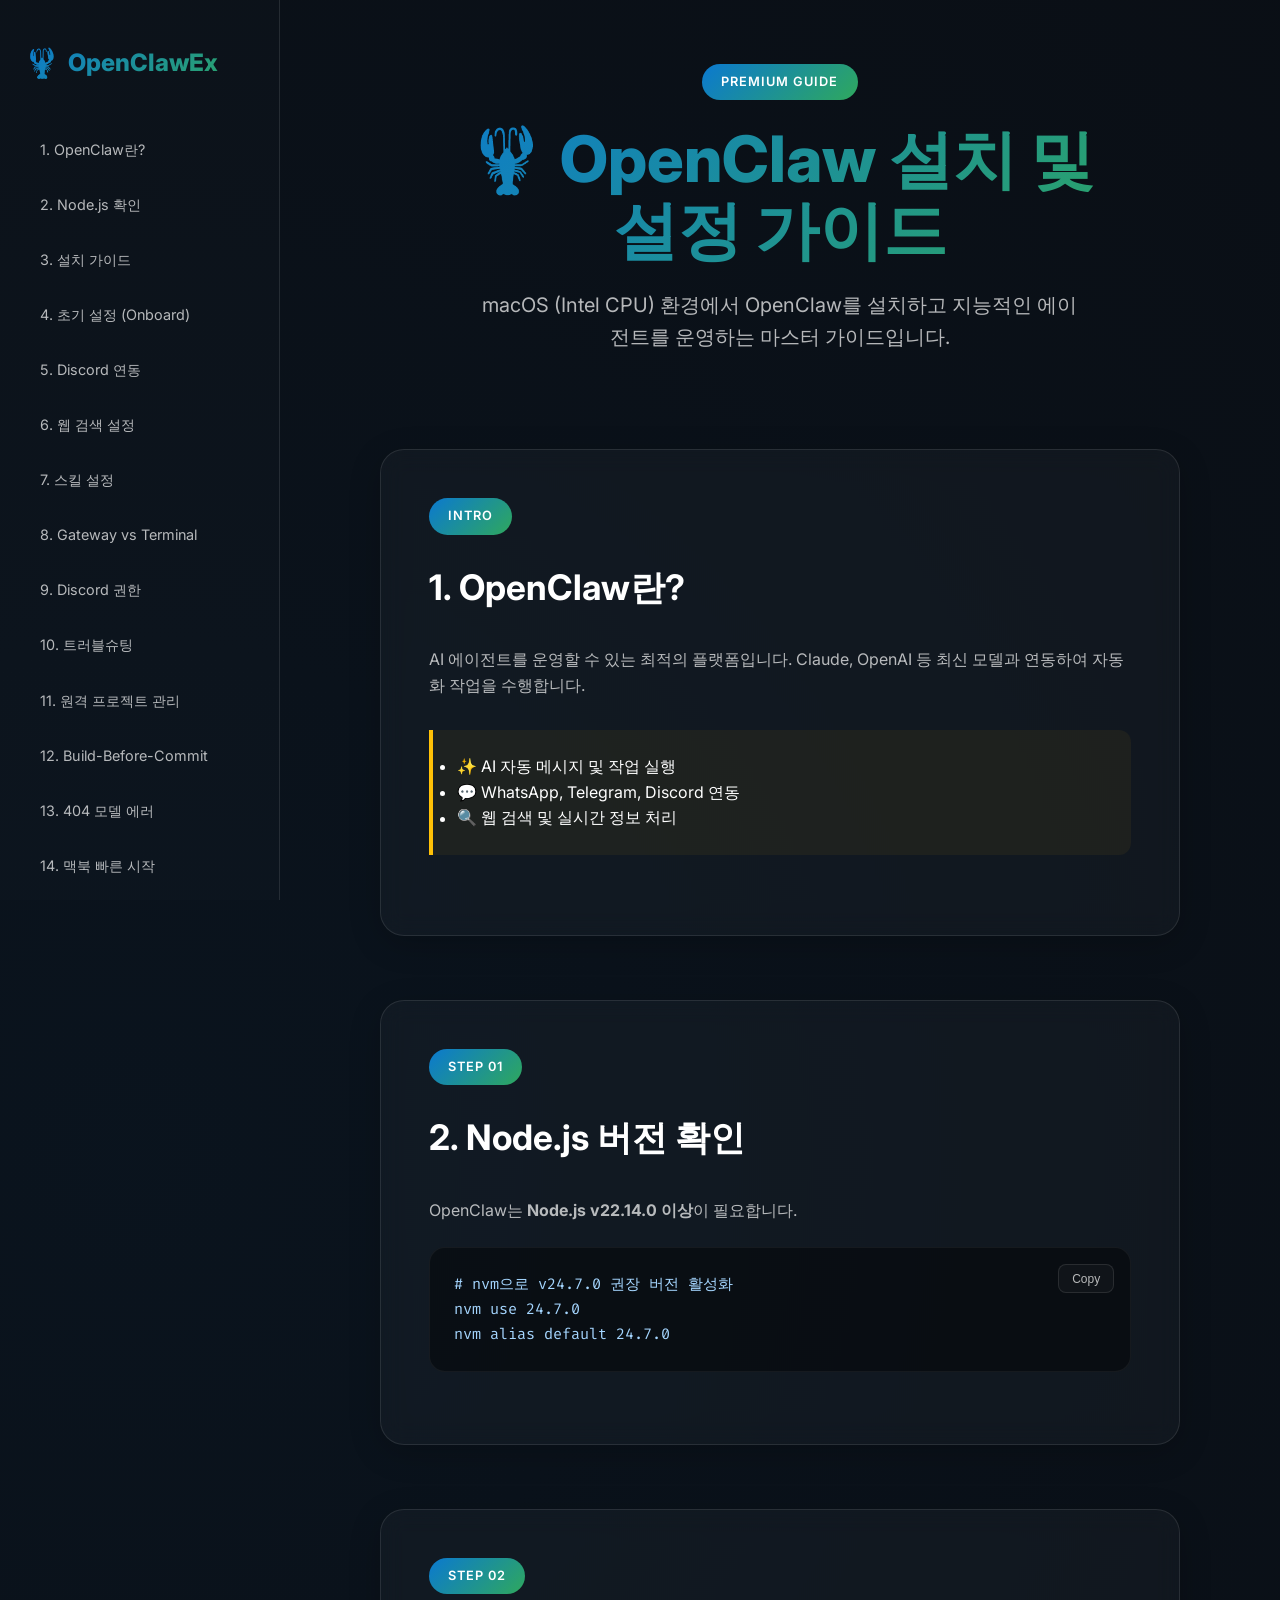
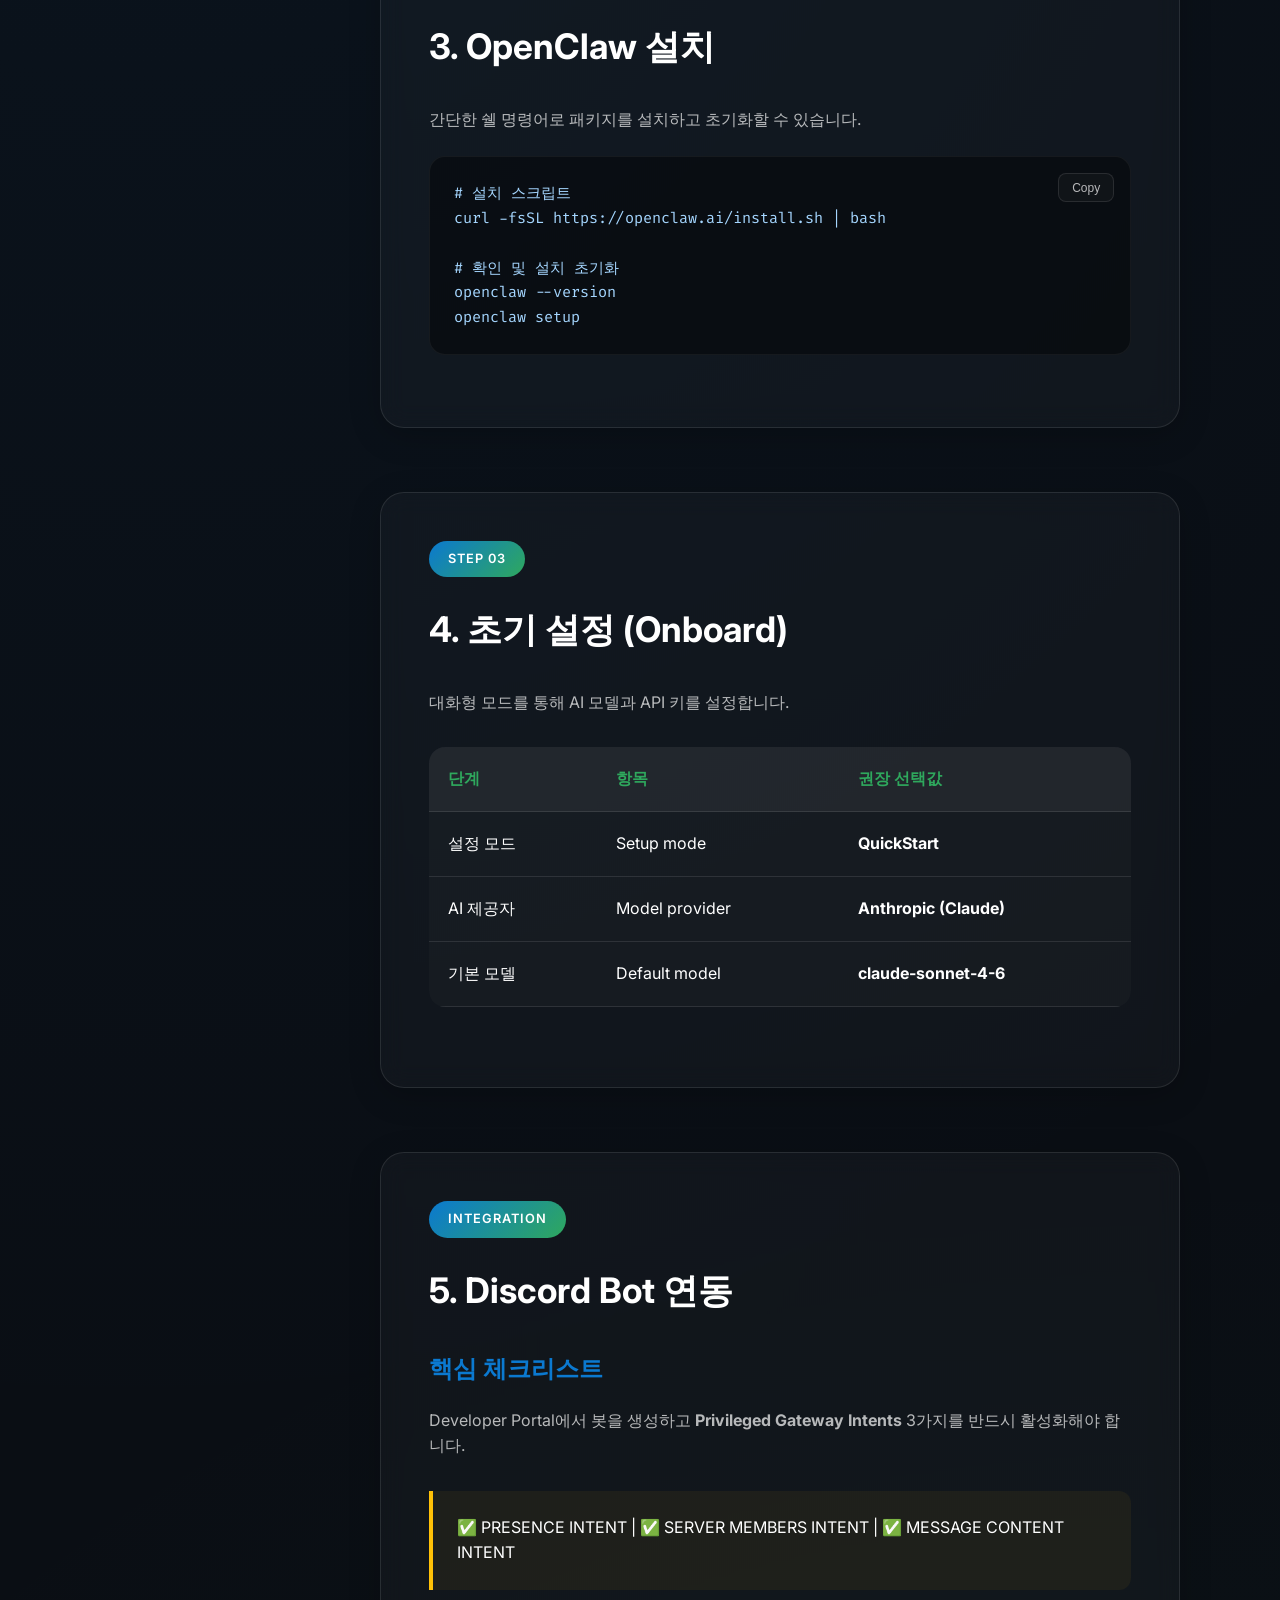
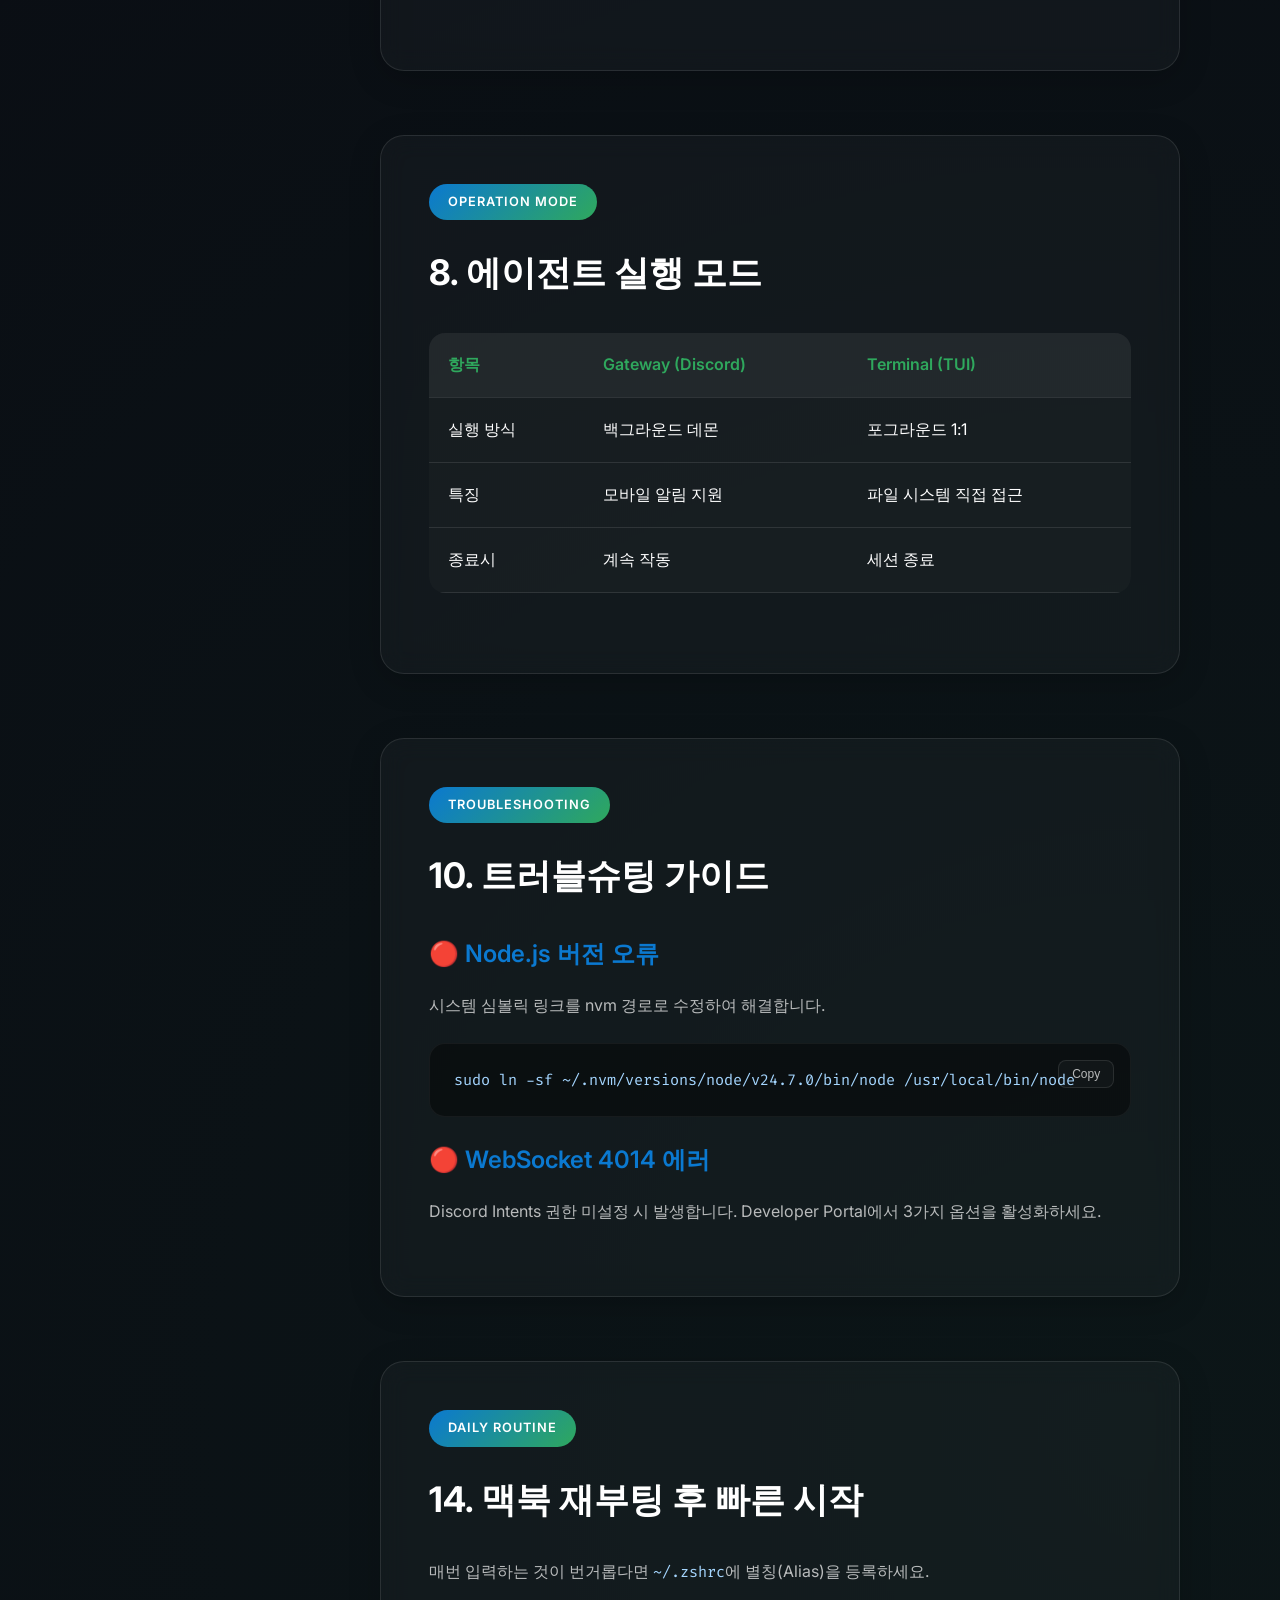
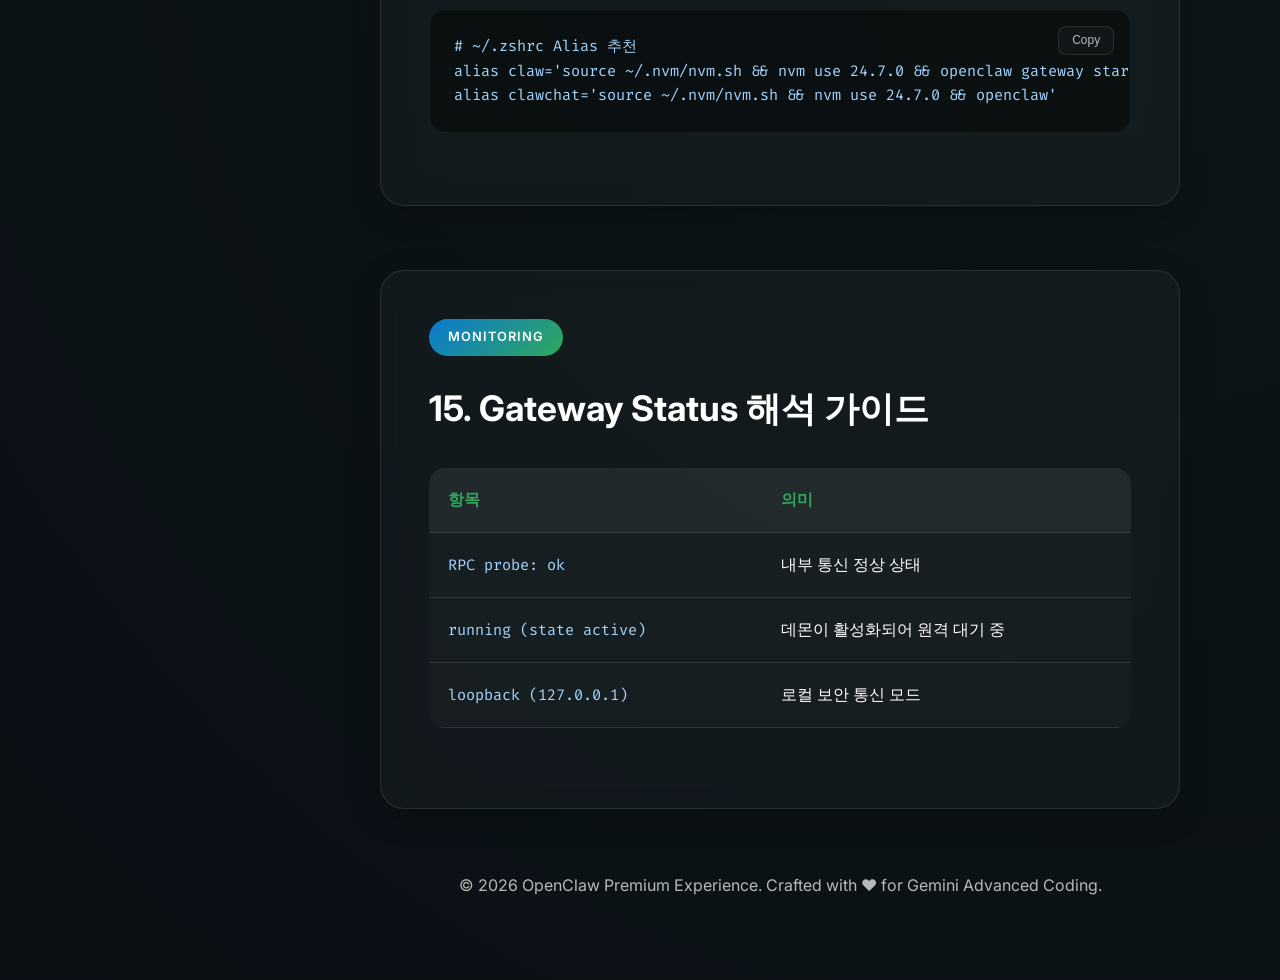
==== index.html @ c65d4f10 "feat: initialize project with responsive documentation layout, smooth scrolling, and clipboard funct" ====
<!DOCTYPE html>
<html lang="ko">
<head>
  <meta charset="UTF-8">
  <meta name="viewport" content="width=device-width, initial-scale=1.0">
  <title>OpenClaw Premium Guide | Mission Control</title>
  <link rel="stylesheet" href="style.css">
  <link rel="stylesheet" href="https://fonts.googleapis.com/css2?family=Inter:wght@400;600;700;800&family=Fira+Code:wght@400;500&display=swap">
</head>
<body>
  <div class="container">
    <!-- Sidebar Navigation -->
    <aside class="sidebar">
      <div class="logo-section">
        <span style="font-size: 1.8rem;">🦞</span> OpenClawEx
      </div>
      <nav>
        <ul class="nav-list">
          <li class="nav-item"><a href="#intro" class="nav-link active">1. OpenClaw란?</a></li>
          <li class="nav-item"><a href="#prep" class="nav-link">2. Node.js 확인</a></li>
          <li class="nav-item"><a href="#install" class="nav-link">3. 설치 가이드</a></li>
          <li class="nav-item"><a href="#onboard" class="nav-link">4. 초기 설정 (Onboard)</a></li>
          <li class="nav-item"><a href="#discord" class="nav-link">5. Discord 연동</a></li>
          <li class="nav-item"><a href="#search" class="nav-link">6. 웹 검색 설정</a></li>
          <li class="nav-item"><a href="#skills" class="nav-link">7. 스킬 설정</a></li>
          <li class="nav-item"><a href="#gateway" class="nav-link">8. Gateway vs Terminal</a></li>
          <li class="nav-item"><a href="#permissions" class="nav-link">9. Discord 권한</a></li>
          <li class="nav-item"><a href="#troubleshooting" class="nav-link">10. 트러블슈팅</a></li>
          <li class="nav-item"><a href="#remote" class="nav-link">11. 원격 프로젝트 관리</a></li>
          <li class="nav-item"><a href="#protocol" class="nav-link">12. Build-Before-Commit</a></li>
          <li class="nav-item"><a href="#gemini404" class="nav-link">13. 404 모델 에러</a></li>
          <li class="nav-item"><a href="#quickstart" class="nav-link">14. 맥북 빠른 시작</a></li>
          <li class="nav-item"><a href="#status-guide" class="nav-link">15. Status 해석 가이드</a></li>
        </ul>
      </nav>
    </aside>

    <!-- Main Content -->
    <main class="main-content">
      <header class="hero">
        <div class="section-tag animate-in">Premium Guide</div>
        <h1 class="animate-in">🦞 OpenClaw 설치 및 <br>설정 가이드</h1>
        <p class="animate-in">macOS (Intel CPU) 환경에서 OpenClaw를 설치하고 지능적인 에이전트를 운영하는 마스터 가이드입니다.</p>
      </header>

      <!-- 1. OpenClaw란? -->
      <section id="intro" class="section-card">
        <div class="section-tag">Intro</div>
        <h2>1. OpenClaw란?</h2>
        <p>AI 에이전트를 운영할 수 있는 최적의 플랫폼입니다. Claude, OpenAI 등 최신 모델과 연동하여 자동화 작업을 수행합니다.</p>
        <div class="important-box">
          <ul>
            <li>✨ AI 자동 메시지 및 작업 실행</li>
            <li>💬 WhatsApp, Telegram, Discord 연동</li>
            <li>🔍 웹 검색 및 실시간 정보 처리</li>
          </ul>
        </div>
      </section>

      <!-- 2. 사전 준비 -->
      <section id="prep" class="section-card">
        <div class="section-tag">Step 01</div>
        <h2>2. Node.js 버전 확인</h2>
        <p>OpenClaw는 <strong>Node.js v22.14.0 이상</strong>이 필요합니다.</p>
        <pre><button class="copy-btn">Copy</button><code># nvm으로 v24.7.0 권장 버전 활성화
nvm use 24.7.0
nvm alias default 24.7.0</code></pre>
      </section>

      <!-- 3. 설치 가이드 -->
      <section id="install" class="section-card">
        <div class="section-tag">Step 02</div>
        <h2>3. OpenClaw 설치</h2>
        <p>간단한 쉘 명령어로 패키지를 설치하고 초기화할 수 있습니다.</p>
        <pre><button class="copy-btn">Copy</button><code># 설치 스크립트
curl -fsSL https://openclaw.ai/install.sh | bash

# 확인 및 설치 초기화
openclaw --version
openclaw setup</code></pre>
      </section>

      <!-- 4. Onboard -->
      <section id="onboard" class="section-card">
        <div class="section-tag">Step 03</div>
        <h2>4. 초기 설정 (Onboard)</h2>
        <p>대화형 모드를 통해 AI 모델과 API 키를 설정합니다.</p>
        <div class="table-wrapper">
          <table>
            <thead>
              <tr><th>단계</th><th>항목</th><th>권장 선택값</th></tr>
            </thead>
            <tbody>
              <tr><td>설정 모드</td><td>Setup mode</td><td><strong>QuickStart</strong></td></tr>
              <tr><td>AI 제공자</td><td>Model provider</td><td><strong>Anthropic (Claude)</strong></td></tr>
              <tr><td>기본 모델</td><td>Default model</td><td><strong>claude-sonnet-4-6</strong></td></tr>
            </tbody>
          </table>
        </div>
      </section>

      <!-- 5. Discord -->
      <section id="discord" class="section-card">
        <div class="section-tag">Integration</div>
        <h2>5. Discord Bot 연동</h2>
        <h3>핵심 체크리스트</h3>
        <p>Developer Portal에서 봇을 생성하고 <strong>Privileged Gateway Intents</strong> 3가지를 반드시 활성화해야 합니다.</p>
        <div class="important-box">
          ✅ PRESENCE INTENT | ✅ SERVER MEMBERS INTENT | ✅ MESSAGE CONTENT INTENT
        </div>
      </section>

      <!-- 8. Gateway vs Terminal -->
      <section id="gateway" class="section-card">
        <div class="section-tag">Operation Mode</div>
        <h2>8. 에이전트 실행 모드</h2>
        <div class="table-wrapper">
          <table>
            <thead>
              <tr><th>항목</th><th>Gateway (Discord)</th><th>Terminal (TUI)</th></tr>
            </thead>
            <tbody>
              <tr><td>실행 방식</td><td>백그라운드 데몬</td><td>포그라운드 1:1</td></tr>
              <tr><td>특징</td><td>모바일 알림 지원</td><td>파일 시스템 직접 접근</td></tr>
              <tr><td>종료시</td><td>계속 작동</td><td>세션 종료</td></tr>
            </tbody>
          </table>
        </div>
      </section>

      <!-- 10. Troubleshooting -->
      <section id="troubleshooting" class="section-card">
        <div class="section-tag">Troubleshooting</div>
        <h2>10. 트러블슈팅 가이드</h2>
        
        <h3>🔴 Node.js 버전 오류</h3>
        <p>시스템 심볼릭 링크를 nvm 경로로 수정하여 해결합니다.</p>
        <pre><button class="copy-btn">Copy</button><code>sudo ln -sf ~/.nvm/versions/node/v24.7.0/bin/node /usr/local/bin/node</code></pre>

        <h3>🔴 WebSocket 4014 에러</h3>
        <p>Discord Intents 권한 미설정 시 발생합니다. Developer Portal에서 3가지 옵션을 활성화하세요.</p>
      </section>

      <!-- 14. QuickStart (맥북 재부팅) -->
      <section id="quickstart" class="section-card">
        <div class="section-tag">Daily Routine</div>
        <h2>14. 맥북 재부팅 후 빠른 시작</h2>
        <p>매번 입력하는 것이 번거롭다면 <code>~/.zshrc</code>에 별칭(Alias)을 등록하세요.</p>
        <pre><button class="copy-btn">Copy</button><code># ~/.zshrc Alias 추천
alias claw='source ~/.nvm/nvm.sh && nvm use 24.7.0 && openclaw gateway start'
alias clawchat='source ~/.nvm/nvm.sh && nvm use 24.7.0 && openclaw'</code></pre>
      </section>

      <!-- 15. Status Guide -->
      <section id="status-guide" class="section-card">
        <div class="section-tag">Monitoring</div>
        <h2>15. Gateway Status 해석 가이드</h2>
        <div class="table-wrapper">
          <table>
            <thead>
              <tr><th>항목</th><th>의미</th></tr>
            </thead>
            <tbody>
              <tr><td><code>RPC probe: ok</code></td><td>내부 통신 정상 상태</td></tr>
              <tr><td><code>running (state active)</code></td><td>데몬이 활성화되어 원격 대기 중</td></tr>
              <tr><td><code>loopback (127.0.0.1)</code></td><td>로컬 보안 통신 모드</td></tr>
            </tbody>
          </table>
        </div>
      </section>

      <footer>
        <p style="text-align: center; margin-top: 4rem;">
          © 2026 OpenClaw Premium Experience. Crafted with ❤️ for Gemini Advanced Coding.
        </p>
      </footer>
    </main>
  </div>

  <script src="script.js"></script>
</body>
</html>
---- style.css ----
:root {
  --brand-blue: #0B79D0;
  --brand-green: #2FA85D;
  --brand-gradient: linear-gradient(135deg, var(--brand-blue) 0%, var(--brand-green) 100%);
  --bg-dark: #0a0e14;
  --panel-bg: rgba(255, 255, 255, 0.03);
  --glass-border: rgba(255, 255, 255, 0.1);
  --text-primary: #ffffff;
  --text-secondary: rgba(255, 255, 255, 0.7);
  --accent-color: #3b82f6;
  --transition-smooth: all 0.4s cubic-bezier(0.16, 1, 0.3, 1);
}

* {
  margin: 0;
  padding: 0;
  box-sizing: border-box;
  -webkit-font-smoothing: antialiased;
}

body {
  background-color: var(--bg-dark);
  color: var(--text-primary);
  font-family: 'Inter', -apple-system, BlinkMacSystemFont, "Segoe UI", Roboto, sans-serif;
  line-height: 1.6;
  overflow-x: hidden;
  background-image: 
    radial-gradient(circle at 10% 20%, rgba(11, 121, 208, 0.05) 0%, transparent 40%),
    radial-gradient(circle at 90% 80%, rgba(47, 168, 93, 0.05) 0%, transparent 40%);
}

/* Scrollbar */
::-webkit-scrollbar { width: 8px; }
::-webkit-scrollbar-track { background: var(--bg-dark); }
::-webkit-scrollbar-thumb { background: var(--glass-border); border-radius: 10px; }
::-webkit-scrollbar-thumb:hover { background: rgba(255, 255, 255, 0.2); }

/* Layout */
.container {
  display: grid;
  grid-template-columns: 280px 1fr;
  min-height: 100vh;
}

/* Sidebar Navigation */
.sidebar {
  padding: 2.5rem 1.5rem;
  background: rgba(255, 255, 255, 0.01);
  border-right: 1px solid var(--glass-border);
  position: sticky;
  top: 0;
  height: 100vh;
  overflow-y: auto;
}

.logo-section {
  font-size: 1.5rem;
  font-weight: 800;
  margin-bottom: 2.5rem;
  background: var(--brand-gradient);
  -webkit-background-clip: text;
  -webkit-text-fill-color: transparent;
  display: flex;
  align-items: center;
  gap: 0.5rem;
}

.nav-list {
  list-style: none;
}

.nav-item {
  margin-bottom: 0.5rem;
}

.nav-link {
  display: block;
  padding: 0.75rem 1rem;
  color: var(--text-secondary);
  text-decoration: none;
  border-radius: 12px;
  font-size: 0.9rem;
  transition: var(--transition-smooth);
}

.nav-link:hover, .nav-link.active {
  background: var(--panel-bg);
  color: var(--text-primary);
  transform: translateX(5px);
}

/* Main Content */
.main-content {
  padding: 4rem 10%;
  max-width: 1200px;
}

.hero {
  margin-bottom: 6rem;
  text-align: center;
}

.hero h1 {
  font-size: clamp(2.5rem, 5vw, 4rem);
  font-weight: 800;
  line-height: 1.1;
  margin-bottom: 1.5rem;
  background: var(--brand-gradient);
  -webkit-background-clip: text;
  -webkit-text-fill-color: transparent;
}

.hero p {
  font-size: 1.25rem;
  color: var(--text-secondary);
  max-width: 600px;
  margin: 0 auto;
}

/* Premium Components */
.section-card {
  background: var(--panel-bg);
  backdrop-filter: blur(12px);
  border: 1px solid var(--glass-border);
  border-radius: 24px;
  padding: 3rem;
  margin-bottom: 4rem;
  box-shadow: 0 8px 32px rgba(0, 0, 0, 0.2);
  transition: var(--transition-smooth);
}

.section-card:hover {
  border-color: rgba(255, 255, 255, 0.2);
  box-shadow: 0 12px 48px rgba(0, 0, 0, 0.4);
}

.section-tag {
  display: inline-block;
  padding: 0.5rem 1.2rem;
  background: var(--brand-gradient);
  border-radius: 30px;
  font-size: 0.8rem;
  font-weight: 600;
  text-transform: uppercase;
  letter-spacing: 1px;
  margin-bottom: 1.5rem;
}

h2 { font-size: 2.2rem; font-weight: 700; margin-bottom: 2rem; }
h3 { font-size: 1.5rem; font-weight: 600; margin-bottom: 1.2rem; color: var(--brand-blue); }

p { margin-bottom: 1.5rem; color: var(--text-secondary); }

/* Code Blocks */
pre {
  background: rgba(0, 0, 0, 0.4);
  padding: 1.5rem;
  border-radius: 16px;
  overflow-x: auto;
  border: 1px solid rgba(255, 255, 255, 0.05);
  margin: 1.5rem 0;
  position: relative;
}

code { font-family: 'Fira Code', monospace; font-size: 0.95rem; color: #a5d6ff; }

.copy-btn {
  position: absolute;
  top: 1rem;
  right: 1rem;
  background: var(--panel-bg);
  border: 1px solid var(--glass-border);
  color: var(--text-secondary);
  padding: 0.4rem 0.8rem;
  border-radius: 8px;
  cursor: pointer;
  font-size: 0.75rem;
  transition: var(--transition-smooth);
}

.copy-btn:hover { background: var(--glass-border); color: var(--text-primary); }

/* Tables */
.table-wrapper { overflow-x: auto; margin: 2rem 0; }
table {
  width: 100%;
  border-collapse: collapse;
  background: rgba(255, 255, 255, 0.02);
  border-radius: 16px;
  overflow: hidden;
}

th, td { padding: 1.2rem; text-align: left; border-bottom: 1px solid var(--glass-border); }
th { background: rgba(255, 255, 255, 0.05); color: var(--brand-green); font-weight: 600; }

/* Troubleshooting / Special Badges */
.trouble-badge {
  color: #ff4d4d;
  background: rgba(255, 77, 77, 0.1);
  padding: 0.2rem 0.6rem;
  border-radius: 6px;
  font-weight: 700;
  margin-right: 0.5rem;
}

.important-box {
  background: rgba(255, 193, 7, 0.05);
  border-left: 4px solid #ffc107;
  padding: 1.5rem;
  border-radius: 0 12px 12px 0;
  margin: 2rem 0;
}

/* Animations */
@keyframes fadeInUp {
  from { opacity: 0; transform: translateY(30px); }
  to { opacity: 1; transform: translateY(0); }
}

.animate-in { animation: fadeInUp 0.8s forwards; }

/* Responsive */
@media (max-width: 1024px) {
  .container { grid-template-columns: 1fr; }
  .sidebar { display: none; }
  .main-content { padding: 2rem 5%; }
}
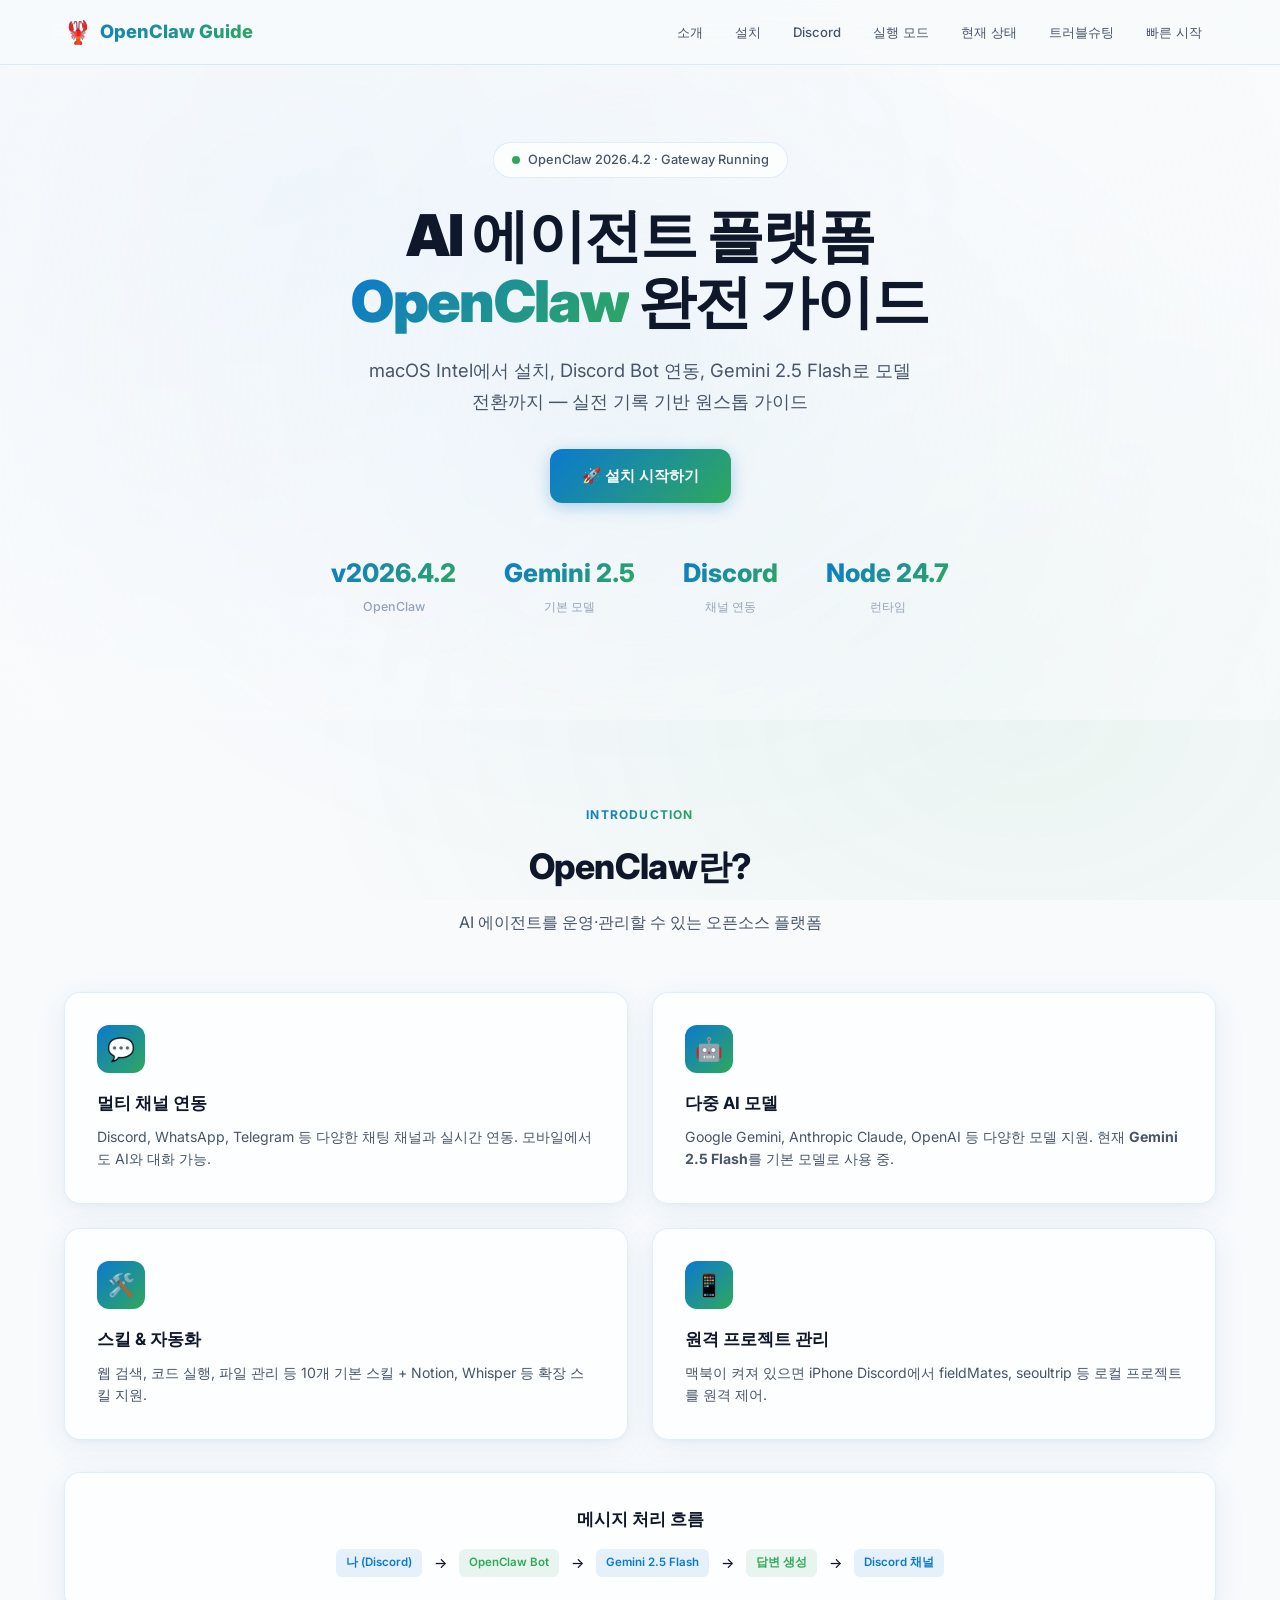
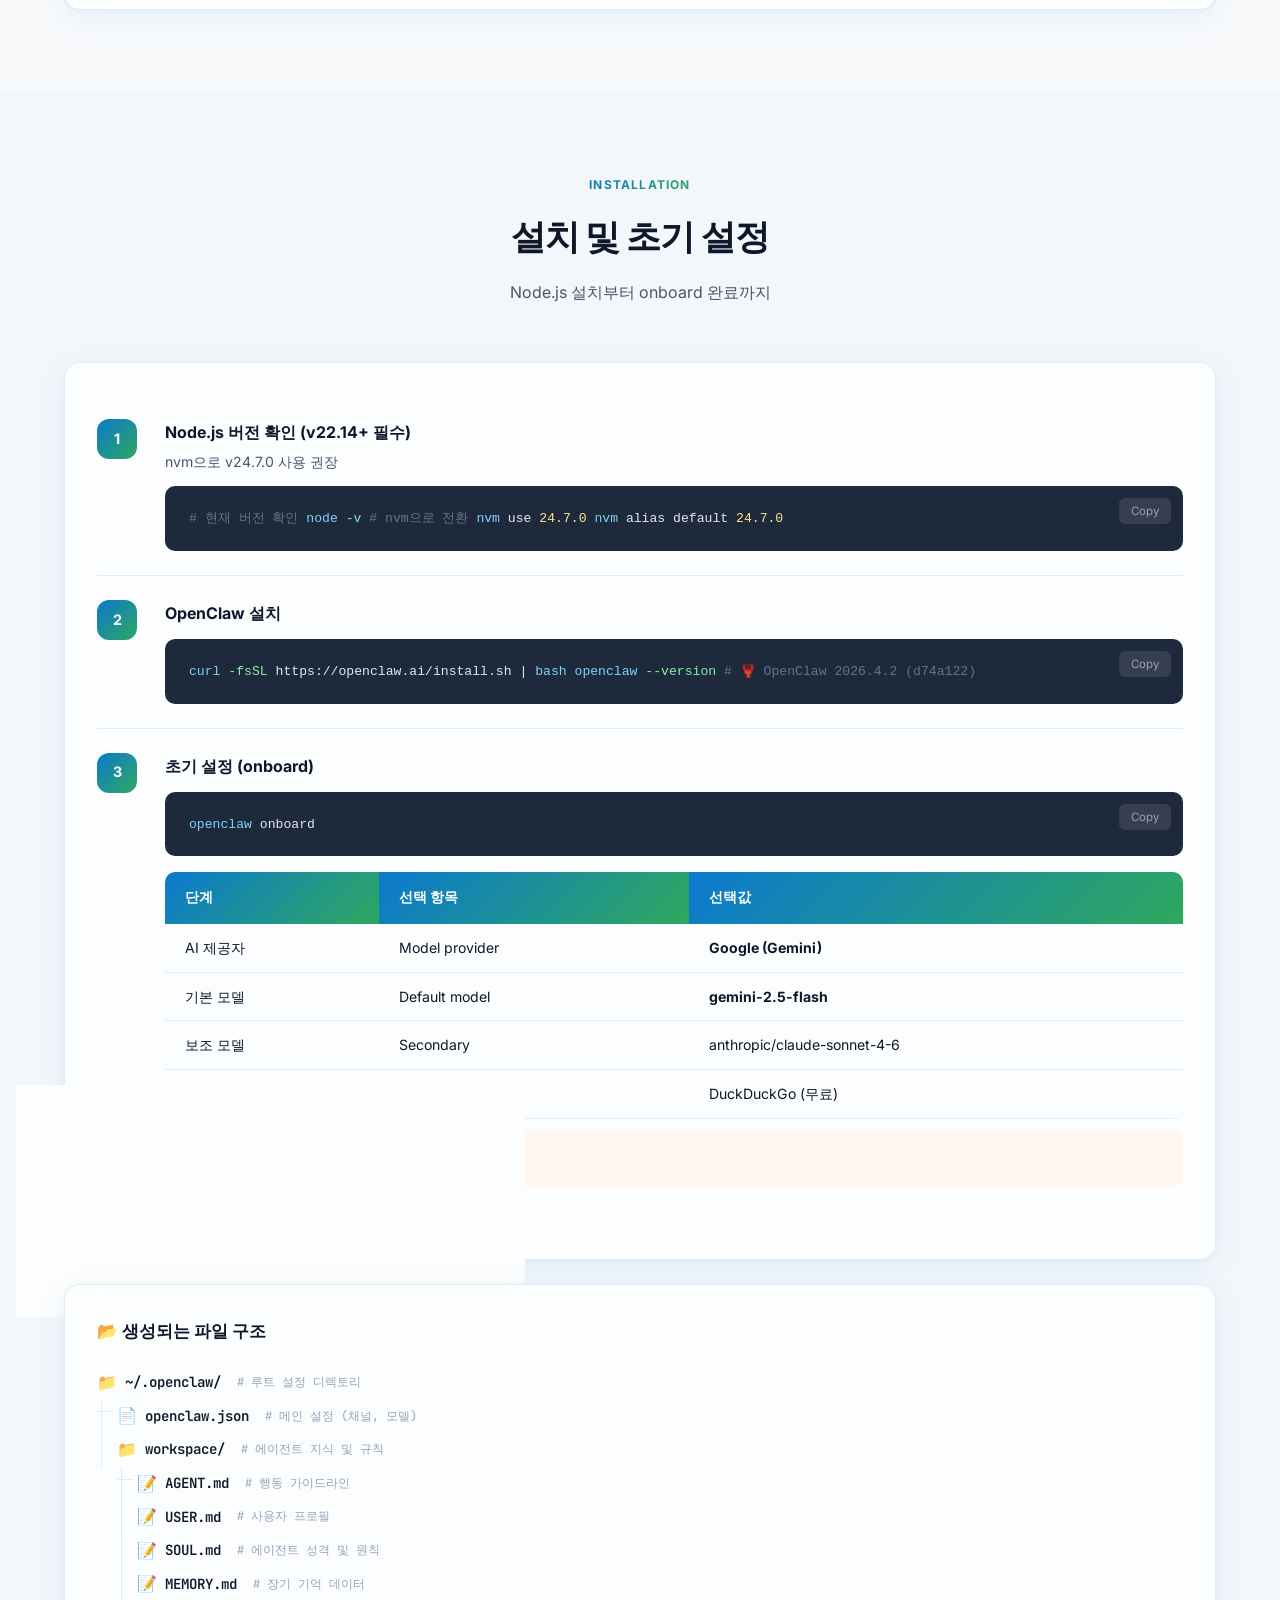
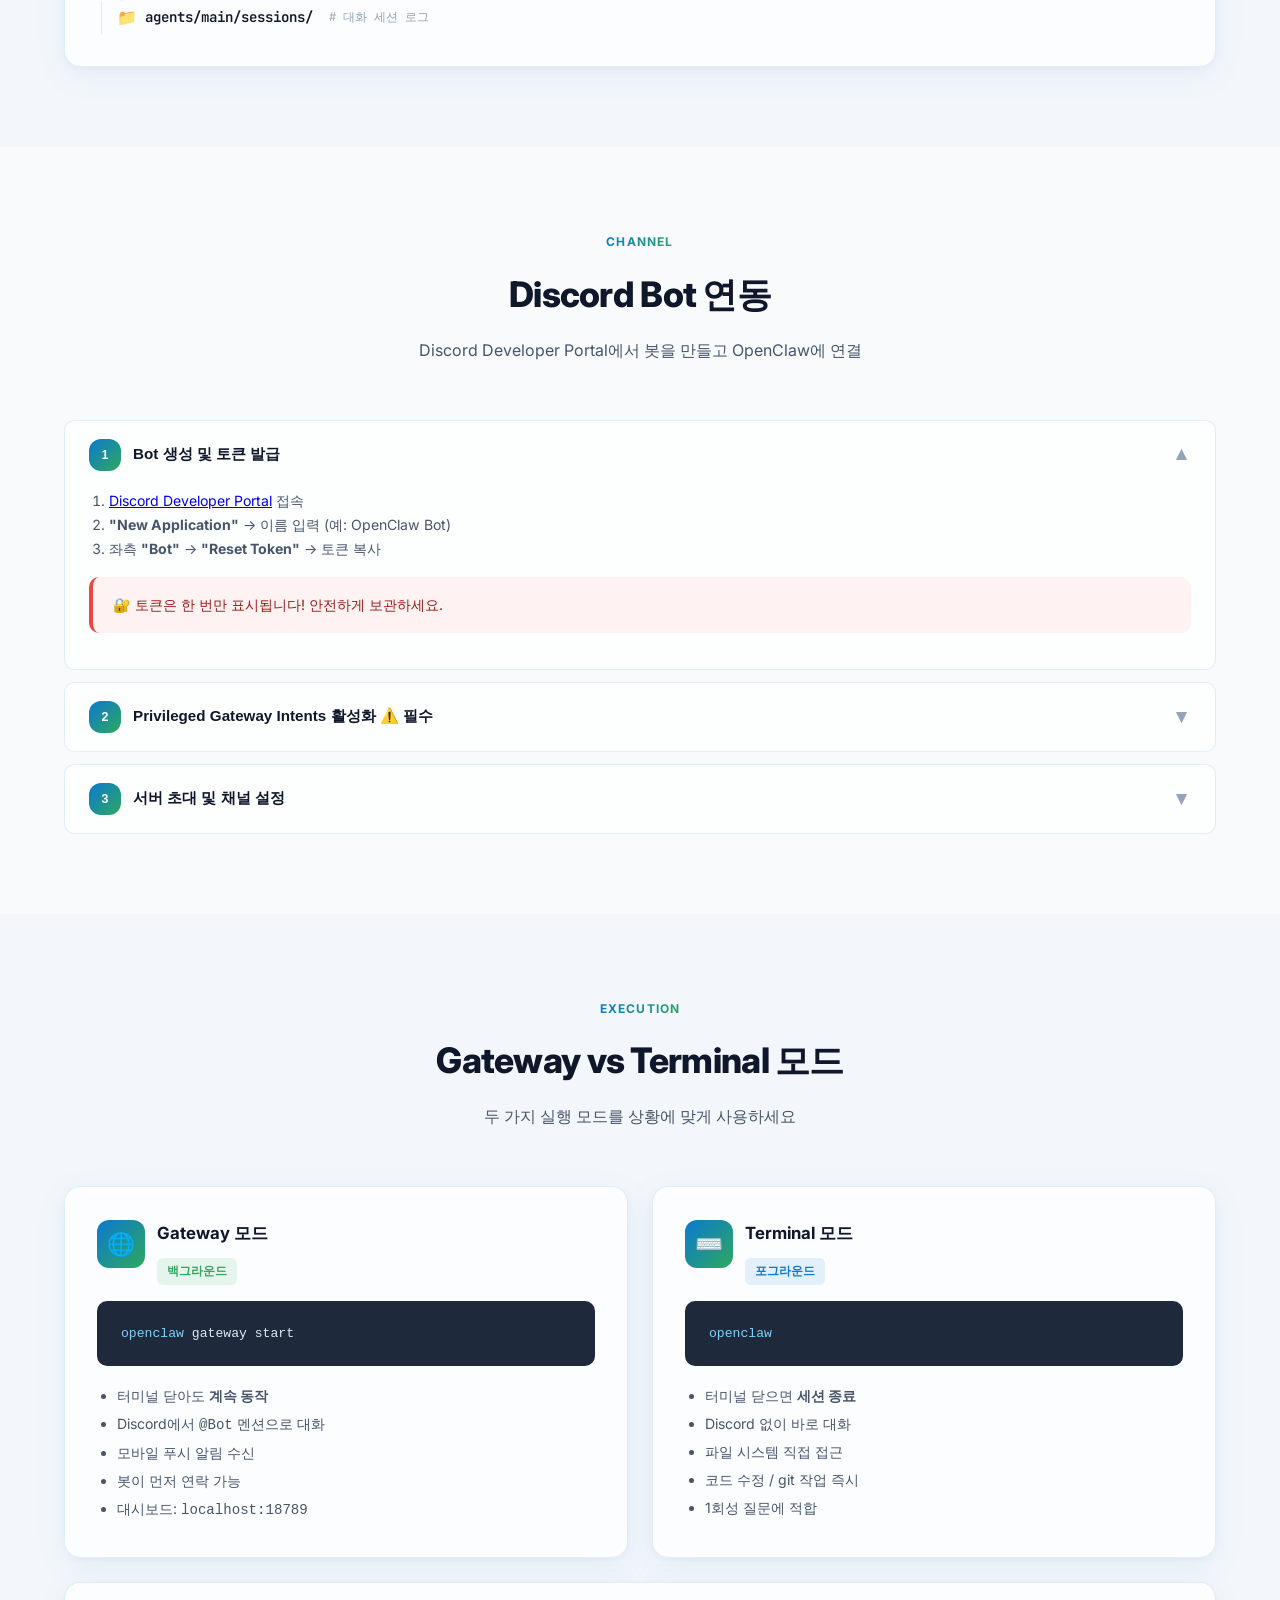
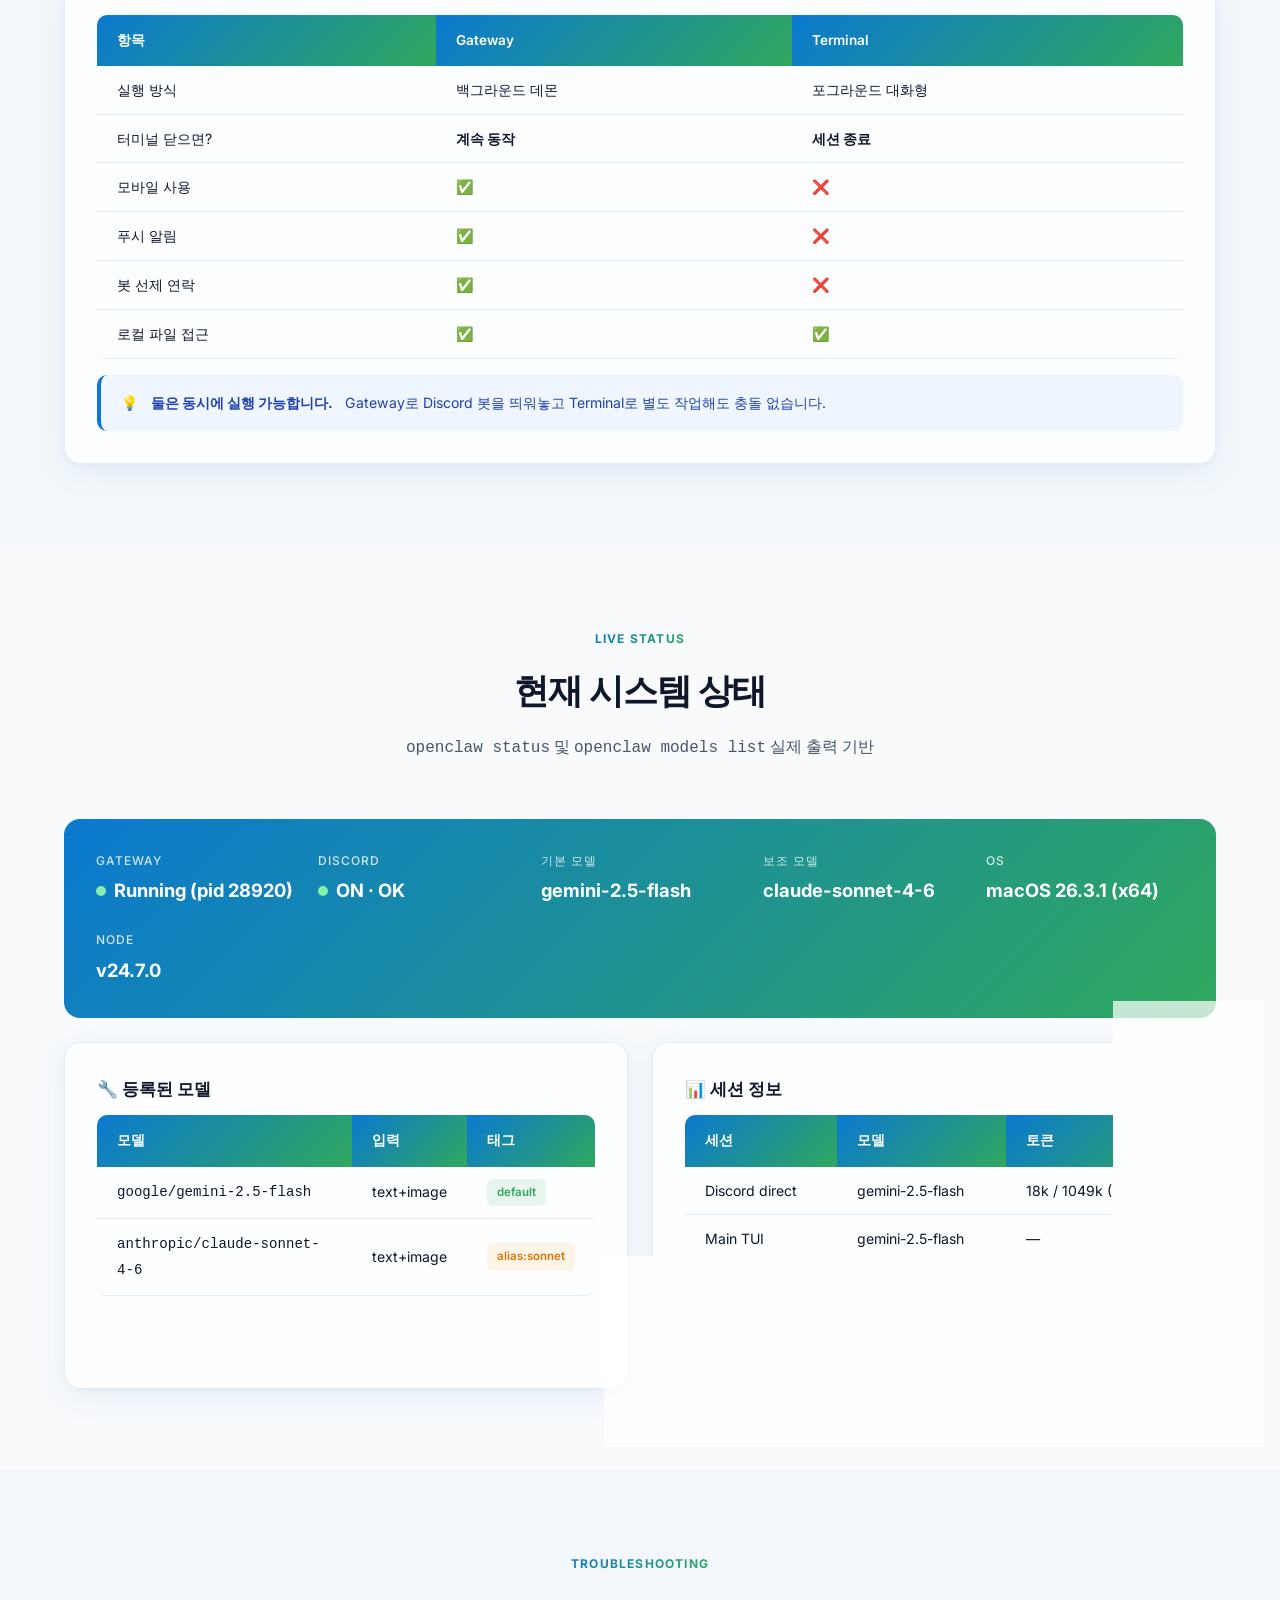
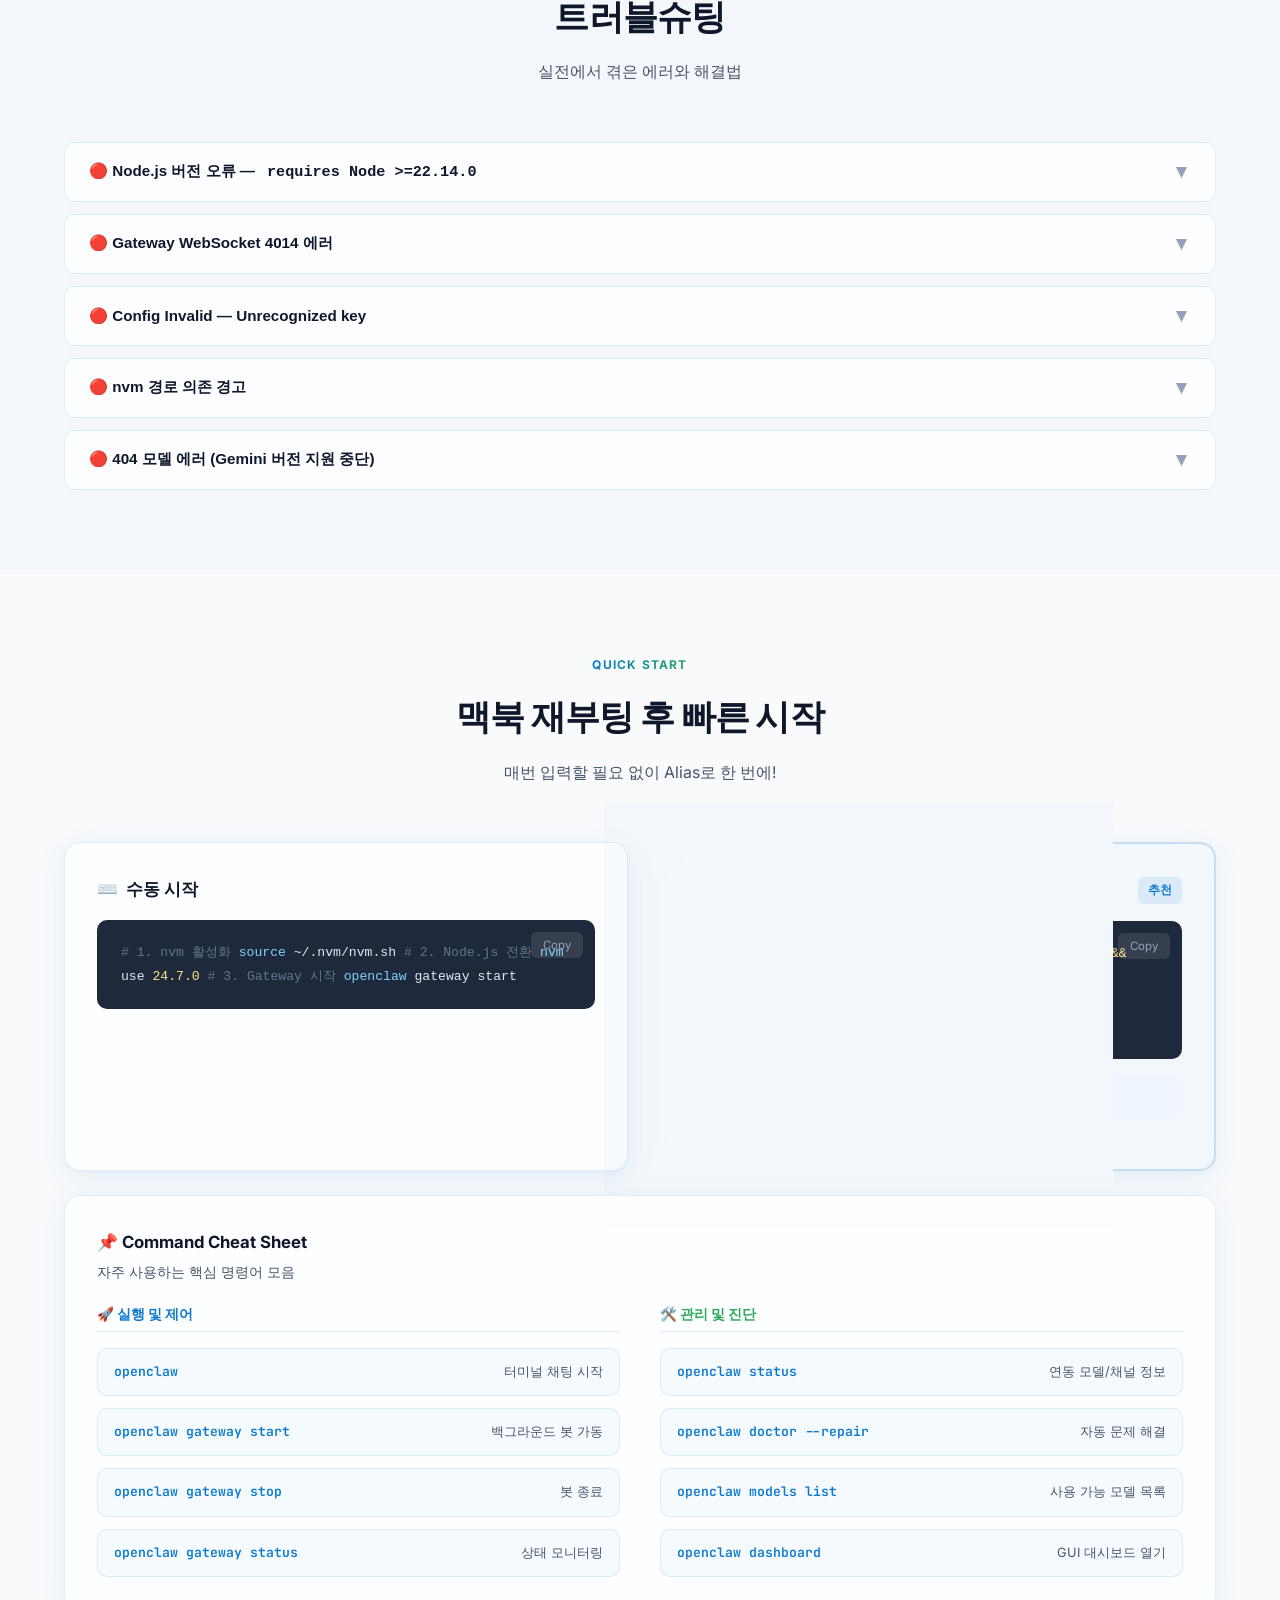
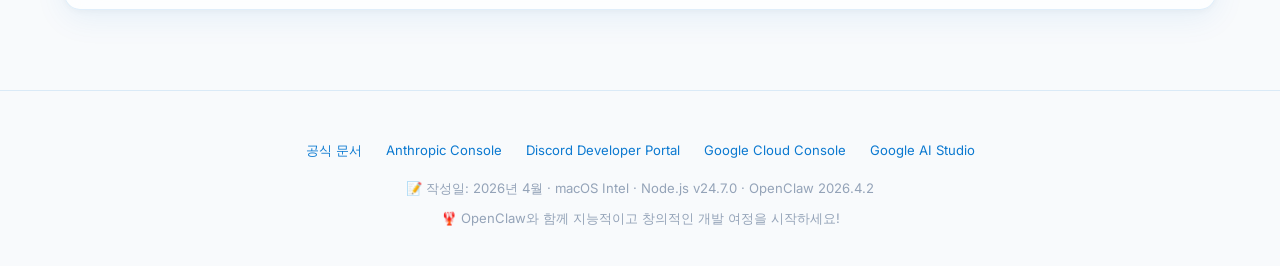
==== commit 4397860f: "refactor: replace sidebar layout with responsive top navigation and implement scroll-based interacti" ====
--- a/index.html
+++ b/index.html
@@ -3,180 +3,510 @@
 <head>
   <meta charset="UTF-8">
   <meta name="viewport" content="width=device-width, initial-scale=1.0">
-  <title>OpenClaw Premium Guide | Mission Control</title>
+  <title>🦞 OpenClaw 설치 및 설정 가이드 — macOS Intel</title>
+  <meta name="description" content="macOS Intel CPU 환경에서 OpenClaw를 설치하고 Discord Bot을 연동하며 Gemini 2.5 Flash 모델로 AI 에이전트를 운영하는 완전 가이드">
   <link rel="stylesheet" href="style.css">
-  <link rel="stylesheet" href="https://fonts.googleapis.com/css2?family=Inter:wght@400;600;700;800&family=Fira+Code:wght@400;500&display=swap">
 </head>
 <body>
-  <div class="container">
-    <!-- Sidebar Navigation -->
-    <aside class="sidebar">
-      <div class="logo-section">
-        <span style="font-size: 1.8rem;">🦞</span> OpenClawEx
-      </div>
-      <nav>
-        <ul class="nav-list">
-          <li class="nav-item"><a href="#intro" class="nav-link active">1. OpenClaw란?</a></li>
-          <li class="nav-item"><a href="#prep" class="nav-link">2. Node.js 확인</a></li>
-          <li class="nav-item"><a href="#install" class="nav-link">3. 설치 가이드</a></li>
-          <li class="nav-item"><a href="#onboard" class="nav-link">4. 초기 설정 (Onboard)</a></li>
-          <li class="nav-item"><a href="#discord" class="nav-link">5. Discord 연동</a></li>
-          <li class="nav-item"><a href="#search" class="nav-link">6. 웹 검색 설정</a></li>
-          <li class="nav-item"><a href="#skills" class="nav-link">7. 스킬 설정</a></li>
-          <li class="nav-item"><a href="#gateway" class="nav-link">8. Gateway vs Terminal</a></li>
-          <li class="nav-item"><a href="#permissions" class="nav-link">9. Discord 권한</a></li>
-          <li class="nav-item"><a href="#troubleshooting" class="nav-link">10. 트러블슈팅</a></li>
-          <li class="nav-item"><a href="#remote" class="nav-link">11. 원격 프로젝트 관리</a></li>
-          <li class="nav-item"><a href="#protocol" class="nav-link">12. Build-Before-Commit</a></li>
-          <li class="nav-item"><a href="#gemini404" class="nav-link">13. 404 모델 에러</a></li>
-          <li class="nav-item"><a href="#quickstart" class="nav-link">14. 맥북 빠른 시작</a></li>
-          <li class="nav-item"><a href="#status-guide" class="nav-link">15. Status 해석 가이드</a></li>
+<div class="mesh-bg"></div>
+
+<!-- ═══ NAV ═══ -->
+<nav class="nav">
+  <div class="nav-inner">
+    <div class="nav-logo"><span>🦞</span> OpenClaw Guide</div>
+    <div class="nav-links">
+      <a href="#about">소개</a>
+      <a href="#install">설치</a>
+      <a href="#discord">Discord</a>
+      <a href="#modes">실행 모드</a>
+      <a href="#status">현재 상태</a>
+      <a href="#troubleshoot">트러블슈팅</a>
+      <a href="#quickstart">빠른 시작</a>
+    </div>
+    <button class="nav-toggle" aria-label="메뉴"><span></span><span></span><span></span></button>
+  </div>
+</nav>
+
+<!-- ═══ HERO ═══ -->
+<header class="hero">
+  <div class="hero-content">
+    <div class="hero-badge"><div class="dot"></div>OpenClaw 2026.4.2 · Gateway Running</div>
+    <h1>AI 에이전트 플랫폼<br><span class="gradient">OpenClaw</span> 완전 가이드</h1>
+    <p>macOS Intel에서 설치, Discord Bot 연동, Gemini 2.5 Flash로 모델 전환까지 — 실전 기록 기반 원스톱 가이드</p>
+    <a href="#install" class="hero-cta">🚀 설치 시작하기</a>
+    <div class="hero-stats">
+      <div class="hero-stat"><div class="value">v2026.4.2</div><div class="label">OpenClaw</div></div>
+      <div class="hero-stat"><div class="value">Gemini 2.5</div><div class="label">기본 모델</div></div>
+      <div class="hero-stat"><div class="value">Discord</div><div class="label">채널 연동</div></div>
+      <div class="hero-stat"><div class="value">Node 24.7</div><div class="label">런타임</div></div>
+    </div>
+  </div>
+</header>
+
+<!-- ═══ ABOUT ═══ -->
+<section id="about">
+  <div class="container">
+    <div class="section-header animate">
+      <div class="section-tag">Introduction</div>
+      <h2 class="section-title">OpenClaw란?</h2>
+      <p class="section-desc">AI 에이전트를 운영·관리할 수 있는 오픈소스 플랫폼</p>
+    </div>
+    <div class="grid-2 animate">
+      <div class="glass-card">
+        <div class="feature-icon">💬</div>
+        <div class="feature-title">멀티 채널 연동</div>
+        <div class="feature-desc">Discord, WhatsApp, Telegram 등 다양한 채팅 채널과 실시간 연동. 모바일에서도 AI와 대화 가능.</div>
+      </div>
+      <div class="glass-card">
+        <div class="feature-icon">🤖</div>
+        <div class="feature-title">다중 AI 모델</div>
+        <div class="feature-desc">Google Gemini, Anthropic Claude, OpenAI 등 다양한 모델 지원. 현재 <strong>Gemini 2.5 Flash</strong>를 기본 모델로 사용 중.</div>
+      </div>
+      <div class="glass-card">
+        <div class="feature-icon">🛠️</div>
+        <div class="feature-title">스킬 & 자동화</div>
+        <div class="feature-desc">웹 검색, 코드 실행, 파일 관리 등 10개 기본 스킬 + Notion, Whisper 등 확장 스킬 지원.</div>
+      </div>
+      <div class="glass-card">
+        <div class="feature-icon">📱</div>
+        <div class="feature-title">원격 프로젝트 관리</div>
+        <div class="feature-desc">맥북이 켜져 있으면 iPhone Discord에서 fieldMates, seoultrip 등 로컬 프로젝트를 원격 제어.</div>
+      </div>
+    </div>
+    <!-- Flow Diagram -->
+    <div class="glass-card animate" style="margin-top:32px; text-align:center;">
+      <div class="feature-title" style="margin-bottom:16px;">메시지 처리 흐름</div>
+      <div style="display:flex;align-items:center;justify-content:center;gap:12px;flex-wrap:wrap;font-size:0.88rem;font-weight:500;">
+        <span class="tag blue">나 (Discord)</span> → <span class="tag green">OpenClaw Bot</span> → <span class="tag blue">Gemini 2.5 Flash</span> → <span class="tag green">답변 생성</span> → <span class="tag blue">Discord 채널</span>
+      </div>
+    </div>
+  </div>
+</section>
+
+<!-- ═══ INSTALL ═══ -->
+<section id="install" style="background:rgba(11,121,208,0.02);">
+  <div class="container">
+    <div class="section-header animate">
+      <div class="section-tag">Installation</div>
+      <h2 class="section-title">설치 및 초기 설정</h2>
+      <p class="section-desc">Node.js 설치부터 onboard 완료까지</p>
+    </div>
+
+    <div class="glass-card animate">
+      <div class="steps">
+        <div class="step">
+          <div class="step-num">1</div>
+          <div>
+            <div class="step-title">Node.js 버전 확인 (v22.14+ 필수)</div>
+            <div class="step-desc">nvm으로 v24.7.0 사용 권장</div>
+            <div class="code-block" style="margin-top:12px;">
+              <button class="code-copy">Copy</button>
+              <code><span class="comment"># 현재 버전 확인</span>
+<span class="cmd">node</span> <span class="flag">-v</span>
+
+<span class="comment"># nvm으로 전환</span>
+<span class="cmd">nvm</span> use <span class="string">24.7.0</span>
+<span class="cmd">nvm</span> alias default <span class="string">24.7.0</span></code>
+            </div>
+          </div>
+        </div>
+        <div class="step">
+          <div class="step-num">2</div>
+          <div>
+            <div class="step-title">OpenClaw 설치</div>
+            <div class="code-block" style="margin-top:12px;">
+              <button class="code-copy">Copy</button>
+              <code><span class="cmd">curl</span> <span class="flag">-fsSL</span> https://openclaw.ai/install.sh | <span class="cmd">bash</span>
+<span class="cmd">openclaw</span> <span class="flag">--version</span>
+<span class="comment"># 🦞 OpenClaw 2026.4.2 (d74a122)</span></code>
+            </div>
+          </div>
+        </div>
+        <div class="step">
+          <div class="step-num">3</div>
+          <div>
+            <div class="step-title">초기 설정 (onboard)</div>
+            <div class="code-block" style="margin-top:12px;">
+              <button class="code-copy">Copy</button>
+              <code><span class="cmd">openclaw</span> onboard</code>
+            </div>
+            <div style="overflow-x:auto;margin-top:16px;">
+              <table class="compare-table">
+                <tr><th>단계</th><th>선택 항목</th><th>선택값</th></tr>
+                <tr><td>AI 제공자</td><td>Model provider</td><td><strong>Google (Gemini)</strong></td></tr>
+                <tr><td>기본 모델</td><td>Default model</td><td><strong>gemini-2.5-flash</strong></td></tr>
+                <tr><td>보조 모델</td><td>Secondary</td><td>anthropic/claude-sonnet-4-6</td></tr>
+                <tr><td>검색 엔진</td><td>Search provider</td><td>DuckDuckGo (무료)</td></tr>
+              </table>
+            </div>
+            <div class="alert warn" style="margin-top:12px;">⚠️ API 키는 절대 외부에 공유하지 마세요!</div>
+          </div>
+        </div>
+      </div>
+    </div>
+
+    <div class="glass-card animate" style="margin-top:24px;">
+      <div class="feature-title" style="margin-bottom:20px;">📂 생성되는 파일 구조</div>
+      <div class="file-tree">
+        <div class="tree-item folder-root"><span class="tree-icon">📁</span> <span class="tree-name">~/.openclaw/</span> <span class="tree-comment"># 루트 설정 디렉토리</span></div>
+        <div class="tree-branch">
+          <div class="tree-item"><span class="tree-icon">📄</span> <span class="tree-name">openclaw.json</span> <span class="tree-comment"># 메인 설정 (채널, 모델)</span></div>
+          <div class="tree-item"><span class="tree-icon">📁</span> <span class="tree-name">workspace/</span> <span class="tree-comment"># 에이전트 지식 및 규칙</span></div>
+          <div class="tree-branch">
+            <div class="tree-item"><span class="tree-icon">📝</span> <span class="tree-name">AGENT.md</span> <span class="tree-comment"># 행동 가이드라인</span></div>
+            <div class="tree-item"><span class="tree-icon">📝</span> <span class="tree-name">USER.md</span> <span class="tree-comment"># 사용자 프로필</span></div>
+            <div class="tree-item"><span class="tree-icon">📝</span> <span class="tree-name">SOUL.md</span> <span class="tree-comment"># 에이전트 성격 및 원칙</span></div>
+            <div class="tree-item"><span class="tree-icon">📝</span> <span class="tree-name">MEMORY.md</span> <span class="tree-comment"># 장기 기억 데이터</span></div>
+          </div>
+          <div class="tree-item"><span class="tree-icon">📁</span> <span class="tree-name">agents/main/sessions/</span> <span class="tree-comment"># 대화 세션 로그</span></div>
+        </div>
+      </div>
+    </div>
+  </div>
+</section>
+
+<!-- ═══ DISCORD ═══ -->
+<section id="discord">
+  <div class="container">
+    <div class="section-header animate">
+      <div class="section-tag">Channel</div>
+      <h2 class="section-title">Discord Bot 연동</h2>
+      <p class="section-desc">Discord Developer Portal에서 봇을 만들고 OpenClaw에 연결</p>
+    </div>
+
+    <div class="accordion animate">
+      <div class="accordion-item open">
+        <button class="accordion-header">
+          <span class="step-num" style="width:32px;height:32px;font-size:0.78rem;">1</span>
+          Bot 생성 및 토큰 발급
+          <span class="accordion-icon">▼</span>
+        </button>
+        <div class="accordion-body">
+          <ol style="padding-left:20px;margin-bottom:12px;">
+            <li><a href="https://discord.com/developers/applications" target="_blank">Discord Developer Portal</a> 접속</li>
+            <li><strong>"New Application"</strong> → 이름 입력 (예: OpenClaw Bot)</li>
+            <li>좌측 <strong>"Bot"</strong> → <strong>"Reset Token"</strong> → 토큰 복사</li>
+          </ol>
+          <div class="alert danger">🔐 토큰은 한 번만 표시됩니다! 안전하게 보관하세요.</div>
+        </div>
+      </div>
+      <div class="accordion-item">
+        <button class="accordion-header">
+          <span class="step-num" style="width:32px;height:32px;font-size:0.78rem;">2</span>
+          Privileged Gateway Intents 활성화 ⚠️ 필수
+          <span class="accordion-icon">▼</span>
+        </button>
+        <div class="accordion-body">
+          <p style="margin-bottom:12px;">Bot 페이지 하단 <strong>"Privileged Gateway Intents"</strong>에서 <strong>3가지 모두</strong> 활성화:</p>
+          <ul style="margin-bottom:12px;">
+            <li>✅ PRESENCE INTENT</li>
+            <li>✅ SERVER MEMBERS INTENT</li>
+            <li>✅ MESSAGE CONTENT INTENT</li>
+          </ul>
+          <div class="alert danger">❌ 미설정 시 <strong>에러 4014</strong> 발생 — 봇이 메시지를 읽지 못합니다.</div>
+        </div>
+      </div>
+      <div class="accordion-item">
+        <button class="accordion-header">
+          <span class="step-num" style="width:32px;height:32px;font-size:0.78rem;">3</span>
+          서버 초대 및 채널 설정
+          <span class="accordion-icon">▼</span>
+        </button>
+        <div class="accordion-body">
+          <p style="margin-bottom:8px;"><strong>채널 ID 복사:</strong> Discord 앱 → 설정 → 고급 → 개발자 모드 ON → 채널 우클릭 → 채널 ID 복사</p>
+          <p style="margin-bottom:12px;"><strong>서버 초대:</strong> OAuth2 → URL Generator → scope: <code>bot</code> 선택 → 생성된 URL로 초대</p>
+          <table class="compare-table" style="margin-top:12px;">
+            <tr><th>권한 종류</th><th>항목</th></tr>
+            <tr><td>일반 권한</td><td>채널 보기</td></tr>
+            <tr><td>채팅 권한</td><td>메시지 보내기, 기록 보기, 읽기</td></tr>
+          </table>
+        </div>
+      </div>
+    </div>
+  </div>
+</section>
+
+<!-- ═══ MODES ═══ -->
+<section id="modes" style="background:rgba(11,121,208,0.02);">
+  <div class="container">
+    <div class="section-header animate">
+      <div class="section-tag">Execution</div>
+      <h2 class="section-title">Gateway vs Terminal 모드</h2>
+      <p class="section-desc">두 가지 실행 모드를 상황에 맞게 사용하세요</p>
+    </div>
+
+    <div class="grid-2 animate">
+      <div class="glass-card">
+        <div style="display:flex;align-items:center;gap:12px;margin-bottom:16px;">
+          <div class="feature-icon">🌐</div>
+          <div>
+            <div class="feature-title">Gateway 모드</div>
+            <span class="tag green">백그라운드</span>
+          </div>
+        </div>
+        <div class="code-block" style="margin-bottom:16px;">
+          <code><span class="cmd">openclaw</span> gateway start</code>
+        </div>
+        <ul style="font-size:0.88rem;color:var(--text-secondary);padding-left:20px;line-height:2;">
+          <li>터미널 닫아도 <strong>계속 동작</strong></li>
+          <li>Discord에서 <code>@Bot</code> 멘션으로 대화</li>
+          <li>모바일 푸시 알림 수신</li>
+          <li>봇이 먼저 연락 가능</li>
+          <li>대시보드: <code>localhost:18789</code></li>
         </ul>
-      </nav>
-    </aside>
-
-    <!-- Main Content -->
-    <main class="main-content">
-      <header class="hero">
-        <div class="section-tag animate-in">Premium Guide</div>
-        <h1 class="animate-in">🦞 OpenClaw 설치 및 <br>설정 가이드</h1>
-        <p class="animate-in">macOS (Intel CPU) 환경에서 OpenClaw를 설치하고 지능적인 에이전트를 운영하는 마스터 가이드입니다.</p>
-      </header>
-
-      <!-- 1. OpenClaw란? -->
-      <section id="intro" class="section-card">
-        <div class="section-tag">Intro</div>
-        <h2>1. OpenClaw란?</h2>
-        <p>AI 에이전트를 운영할 수 있는 최적의 플랫폼입니다. Claude, OpenAI 등 최신 모델과 연동하여 자동화 작업을 수행합니다.</p>
-        <div class="important-box">
-          <ul>
-            <li>✨ AI 자동 메시지 및 작업 실행</li>
-            <li>💬 WhatsApp, Telegram, Discord 연동</li>
-            <li>🔍 웹 검색 및 실시간 정보 처리</li>
-          </ul>
-        </div>
-      </section>
-
-      <!-- 2. 사전 준비 -->
-      <section id="prep" class="section-card">
-        <div class="section-tag">Step 01</div>
-        <h2>2. Node.js 버전 확인</h2>
-        <p>OpenClaw는 <strong>Node.js v22.14.0 이상</strong>이 필요합니다.</p>
-        <pre><button class="copy-btn">Copy</button><code># nvm으로 v24.7.0 권장 버전 활성화
-nvm use 24.7.0
-nvm alias default 24.7.0</code></pre>
-      </section>
-
-      <!-- 3. 설치 가이드 -->
-      <section id="install" class="section-card">
-        <div class="section-tag">Step 02</div>
-        <h2>3. OpenClaw 설치</h2>
-        <p>간단한 쉘 명령어로 패키지를 설치하고 초기화할 수 있습니다.</p>
-        <pre><button class="copy-btn">Copy</button><code># 설치 스크립트
-curl -fsSL https://openclaw.ai/install.sh | bash
-
-# 확인 및 설치 초기화
-openclaw --version
-openclaw setup</code></pre>
-      </section>
-
-      <!-- 4. Onboard -->
-      <section id="onboard" class="section-card">
-        <div class="section-tag">Step 03</div>
-        <h2>4. 초기 설정 (Onboard)</h2>
-        <p>대화형 모드를 통해 AI 모델과 API 키를 설정합니다.</p>
-        <div class="table-wrapper">
-          <table>
-            <thead>
-              <tr><th>단계</th><th>항목</th><th>권장 선택값</th></tr>
-            </thead>
-            <tbody>
-              <tr><td>설정 모드</td><td>Setup mode</td><td><strong>QuickStart</strong></td></tr>
-              <tr><td>AI 제공자</td><td>Model provider</td><td><strong>Anthropic (Claude)</strong></td></tr>
-              <tr><td>기본 모델</td><td>Default model</td><td><strong>claude-sonnet-4-6</strong></td></tr>
-            </tbody>
-          </table>
-        </div>
-      </section>
-
-      <!-- 5. Discord -->
-      <section id="discord" class="section-card">
-        <div class="section-tag">Integration</div>
-        <h2>5. Discord Bot 연동</h2>
-        <h3>핵심 체크리스트</h3>
-        <p>Developer Portal에서 봇을 생성하고 <strong>Privileged Gateway Intents</strong> 3가지를 반드시 활성화해야 합니다.</p>
-        <div class="important-box">
-          ✅ PRESENCE INTENT | ✅ SERVER MEMBERS INTENT | ✅ MESSAGE CONTENT INTENT
-        </div>
-      </section>
-
-      <!-- 8. Gateway vs Terminal -->
-      <section id="gateway" class="section-card">
-        <div class="section-tag">Operation Mode</div>
-        <h2>8. 에이전트 실행 모드</h2>
-        <div class="table-wrapper">
-          <table>
-            <thead>
-              <tr><th>항목</th><th>Gateway (Discord)</th><th>Terminal (TUI)</th></tr>
-            </thead>
-            <tbody>
-              <tr><td>실행 방식</td><td>백그라운드 데몬</td><td>포그라운드 1:1</td></tr>
-              <tr><td>특징</td><td>모바일 알림 지원</td><td>파일 시스템 직접 접근</td></tr>
-              <tr><td>종료시</td><td>계속 작동</td><td>세션 종료</td></tr>
-            </tbody>
-          </table>
-        </div>
-      </section>
-
-      <!-- 10. Troubleshooting -->
-      <section id="troubleshooting" class="section-card">
-        <div class="section-tag">Troubleshooting</div>
-        <h2>10. 트러블슈팅 가이드</h2>
-        
-        <h3>🔴 Node.js 버전 오류</h3>
-        <p>시스템 심볼릭 링크를 nvm 경로로 수정하여 해결합니다.</p>
-        <pre><button class="copy-btn">Copy</button><code>sudo ln -sf ~/.nvm/versions/node/v24.7.0/bin/node /usr/local/bin/node</code></pre>
-
-        <h3>🔴 WebSocket 4014 에러</h3>
-        <p>Discord Intents 권한 미설정 시 발생합니다. Developer Portal에서 3가지 옵션을 활성화하세요.</p>
-      </section>
-
-      <!-- 14. QuickStart (맥북 재부팅) -->
-      <section id="quickstart" class="section-card">
-        <div class="section-tag">Daily Routine</div>
-        <h2>14. 맥북 재부팅 후 빠른 시작</h2>
-        <p>매번 입력하는 것이 번거롭다면 <code>~/.zshrc</code>에 별칭(Alias)을 등록하세요.</p>
-        <pre><button class="copy-btn">Copy</button><code># ~/.zshrc Alias 추천
-alias claw='source ~/.nvm/nvm.sh && nvm use 24.7.0 && openclaw gateway start'
-alias clawchat='source ~/.nvm/nvm.sh && nvm use 24.7.0 && openclaw'</code></pre>
-      </section>
-
-      <!-- 15. Status Guide -->
-      <section id="status-guide" class="section-card">
-        <div class="section-tag">Monitoring</div>
-        <h2>15. Gateway Status 해석 가이드</h2>
-        <div class="table-wrapper">
-          <table>
-            <thead>
-              <tr><th>항목</th><th>의미</th></tr>
-            </thead>
-            <tbody>
-              <tr><td><code>RPC probe: ok</code></td><td>내부 통신 정상 상태</td></tr>
-              <tr><td><code>running (state active)</code></td><td>데몬이 활성화되어 원격 대기 중</td></tr>
-              <tr><td><code>loopback (127.0.0.1)</code></td><td>로컬 보안 통신 모드</td></tr>
-            </tbody>
-          </table>
-        </div>
-      </section>
-
-      <footer>
-        <p style="text-align: center; margin-top: 4rem;">
-          © 2026 OpenClaw Premium Experience. Crafted with ❤️ for Gemini Advanced Coding.
-        </p>
-      </footer>
-    </main>
-  </div>
-
-  <script src="script.js"></script>
+      </div>
+      <div class="glass-card">
+        <div style="display:flex;align-items:center;gap:12px;margin-bottom:16px;">
+          <div class="feature-icon">⌨️</div>
+          <div>
+            <div class="feature-title">Terminal 모드</div>
+            <span class="tag blue">포그라운드</span>
+          </div>
+        </div>
+        <div class="code-block" style="margin-bottom:16px;">
+          <code><span class="cmd">openclaw</span></code>
+        </div>
+        <ul style="font-size:0.88rem;color:var(--text-secondary);padding-left:20px;line-height:2;">
+          <li>터미널 닫으면 <strong>세션 종료</strong></li>
+          <li>Discord 없이 바로 대화</li>
+          <li>파일 시스템 직접 접근</li>
+          <li>코드 수정 / git 작업 즉시</li>
+          <li>1회성 질문에 적합</li>
+        </ul>
+      </div>
+    </div>
+
+    <div class="glass-card animate" style="margin-top:24px; overflow-x:auto;">
+      <table class="compare-table">
+        <tr><th>항목</th><th>Gateway</th><th>Terminal</th></tr>
+        <tr><td>실행 방식</td><td>백그라운드 데몬</td><td>포그라운드 대화형</td></tr>
+        <tr><td>터미널 닫으면?</td><td><strong>계속 동작</strong></td><td><strong>세션 종료</strong></td></tr>
+        <tr><td>모바일 사용</td><td>✅</td><td>❌</td></tr>
+        <tr><td>푸시 알림</td><td>✅</td><td>❌</td></tr>
+        <tr><td>봇 선제 연락</td><td>✅</td><td>❌</td></tr>
+        <tr><td>로컬 파일 접근</td><td>✅</td><td>✅</td></tr>
+      </table>
+      <div class="alert info" style="margin-top:16px;margin-bottom:0;">💡 <strong>둘은 동시에 실행 가능합니다.</strong> Gateway로 Discord 봇을 띄워놓고 Terminal로 별도 작업해도 충돌 없습니다.</div>
+    </div>
+  </div>
+</section>
+
+<!-- ═══ CURRENT STATUS ═══ -->
+<section id="status">
+  <div class="container">
+    <div class="section-header animate">
+      <div class="section-tag">Live Status</div>
+      <h2 class="section-title">현재 시스템 상태</h2>
+      <p class="section-desc"><code>openclaw status</code> 및 <code>openclaw models list</code> 실제 출력 기반</p>
+    </div>
+
+    <div class="status-banner animate">
+      <div class="status-item">
+        <div class="status-label">Gateway</div>
+        <div class="status-value"><span class="status-dot"></span> Running (pid 28920)</div>
+      </div>
+      <div class="status-item">
+        <div class="status-label">Discord</div>
+        <div class="status-value"><span class="status-dot"></span> ON · OK</div>
+      </div>
+      <div class="status-item">
+        <div class="status-label">기본 모델</div>
+        <div class="status-value">gemini-2.5-flash</div>
+      </div>
+      <div class="status-item">
+        <div class="status-label">보조 모델</div>
+        <div class="status-value">claude-sonnet-4-6</div>
+      </div>
+      <div class="status-item">
+        <div class="status-label">OS</div>
+        <div class="status-value">macOS 26.3.1 (x64)</div>
+      </div>
+      <div class="status-item">
+        <div class="status-label">Node</div>
+        <div class="status-value">v24.7.0</div>
+      </div>
+    </div>
+
+    <div class="grid-2 animate" style="margin-top:24px;">
+      <div class="glass-card">
+        <div class="feature-title" style="margin-bottom:12px;">🔧 등록된 모델</div>
+        <table class="compare-table">
+          <tr><th>모델</th><th>입력</th><th>태그</th></tr>
+          <tr><td><code>google/gemini-2.5-flash</code></td><td>text+image</td><td><span class="tag green">default</span></td></tr>
+          <tr><td><code>anthropic/claude-sonnet-4-6</code></td><td>text+image</td><td><span class="tag amber">alias:sonnet</span></td></tr>
+        </table>
+      </div>
+      <div class="glass-card">
+        <div class="feature-title" style="margin-bottom:12px;">📊 세션 정보</div>
+        <table class="compare-table">
+          <tr><th>세션</th><th>모델</th><th>토큰</th></tr>
+          <tr><td>Discord direct</td><td>gemini-2.5-flash</td><td>18k / 1049k (2%)</td></tr>
+          <tr><td>Main TUI</td><td>gemini-2.5-flash</td><td>—</td></tr>
+        </table>
+        <div class="alert info" style="margin-top:12px;margin-bottom:0;">Anthropic 토큰 비용 과다로 <strong>Gemini 2.5 Flash</strong>(무료 티어)로 기본 모델 전환 완료.</div>
+      </div>
+    </div>
+  </div>
+</section>
+
+<!-- ═══ TROUBLESHOOT ═══ -->
+<section id="troubleshoot" style="background:rgba(11,121,208,0.02);">
+  <div class="container">
+    <div class="section-header animate">
+      <div class="section-tag">Troubleshooting</div>
+      <h2 class="section-title">트러블슈팅</h2>
+      <p class="section-desc">실전에서 겪은 에러와 해결법</p>
+    </div>
+
+    <div class="accordion animate">
+      <div class="accordion-item">
+        <button class="accordion-header">🔴 Node.js 버전 오류 — <code>requires Node >=22.14.0</code><span class="accordion-icon">▼</span></button>
+        <div class="accordion-body">
+          <p><strong>원인:</strong> <code>/usr/local/bin/node</code>가 옛 버전을 가리킴</p>
+          <div class="code-block" style="margin-top:12px;">
+            <button class="code-copy">Copy</button>
+            <code><span class="cmd">nvm</span> use <span class="string">24.7.0</span>
+<span class="comment"># 또는 영구 수정:</span>
+<span class="cmd">sudo</span> ln <span class="flag">-sf</span> ~/.nvm/versions/node/v24.7.0/bin/node /usr/local/bin/node</code>
+          </div>
+        </div>
+      </div>
+      <div class="accordion-item">
+        <button class="accordion-header">🔴 Gateway WebSocket 4014 에러<span class="accordion-icon">▼</span></button>
+        <div class="accordion-body">
+          <p><strong>원인:</strong> Discord Developer Portal에서 Privileged Gateway Intents 미활성화</p>
+          <p style="margin-top:8px;"><strong>해결:</strong> Bot → Privileged Gateway Intents → 3가지 모두 ✅ → Save Changes → <code>openclaw gateway restart</code></p>
+        </div>
+      </div>
+      <div class="accordion-item">
+        <button class="accordion-header">🔴 Config Invalid — Unrecognized key<span class="accordion-icon">▼</span></button>
+        <div class="accordion-body">
+          <p><strong>원인:</strong> <code>openclaw.json</code>에 지원하지 않는 키 추가됨</p>
+          <div class="code-block" style="margin-top:12px;">
+            <button class="code-copy">Copy</button>
+            <code><span class="cmd">node</span> <span class="flag">-e</span> <span class="string">"
+const fs = require('fs');
+const p = process.env.HOME+'/.openclaw/openclaw.json';
+const c = JSON.parse(fs.readFileSync(p));
+delete c.channels.discord.defaultChannel;
+fs.writeFileSync(p, JSON.stringify(c,null,2));
+"</span>
+<span class="cmd">openclaw</span> gateway restart</code>
+          </div>
+        </div>
+      </div>
+      <div class="accordion-item">
+        <button class="accordion-header">🔴 nvm 경로 의존 경고<span class="accordion-icon">▼</span></button>
+        <div class="accordion-body">
+          <p><strong>원인:</strong> LaunchAgent가 nvm 경로를 직접 참조, 업그레이드 시 깨질 수 있음</p>
+          <div class="code-block" style="margin-top:12px;">
+            <button class="code-copy">Copy</button>
+            <code><span class="cmd">openclaw</span> doctor <span class="flag">--repair</span></code>
+          </div>
+          <div class="alert success" style="margin-top:8px;">nvm 의존 없이 안정적인 경로로 LaunchAgent를 재설정합니다.</div>
+        </div>
+      </div>
+      <div class="accordion-item">
+        <button class="accordion-header">🔴 404 모델 에러 (Gemini 버전 지원 중단)<span class="accordion-icon">▼</span></button>
+        <div class="accordion-body">
+          <p><strong>원인:</strong> <code>gemini-1.5-flash</code> 등 구 버전 모델 Deprecation</p>
+          <div class="code-block" style="margin-top:12px;">
+            <button class="code-copy">Copy</button>
+            <code><span class="comment"># openclaw.json에서 모델 업데이트</span>
+{
+  <span class="string">"primaryModel"</span>: <span class="string">"google/gemini-2.5-flash"</span>,
+  <span class="string">"activeModel"</span>: <span class="string">"google/gemini-2.5-flash"</span>
+}</code>
+          </div>
+        </div>
+      </div>
+    </div>
+  </div>
+</section>
+
+<!-- ═══ QUICKSTART ═══ -->
+<section id="quickstart">
+  <div class="container">
+    <div class="section-header animate">
+      <div class="section-tag">Quick Start</div>
+      <h2 class="section-title">맥북 재부팅 후 빠른 시작</h2>
+      <p class="section-desc">매번 입력할 필요 없이 Alias로 한 번에!</p>
+    </div>
+
+    <div class="grid-2 animate">
+      <div class="glass-card">
+        <div class="feature-title" style="display:flex;align-items:center;gap:8px;margin-bottom:16px;">
+          <span>⌨️</span> 수동 시작
+        </div>
+        <div class="code-block">
+          <button class="code-copy">Copy</button>
+          <code><span class="comment"># 1. nvm 활성화</span>
+<span class="cmd">source</span> ~/.nvm/nvm.sh
+<span class="comment"># 2. Node.js 전환</span>
+<span class="cmd">nvm</span> use <span class="string">24.7.0</span>
+<span class="comment"># 3. Gateway 시작</span>
+<span class="cmd">openclaw</span> gateway start</code>
+        </div>
+      </div>
+      <div class="glass-card" style="border: 2px solid rgba(11,121,208,0.2); background: rgba(11,121,208,0.02);">
+        <div class="feature-title" style="display:flex;align-items:center;gap:8px;margin-bottom:16px;">
+          <span>💡</span> Pro Tip: Alias 설정
+          <span class="tag blue" style="margin-left:auto;">추천</span>
+        </div>
+        <div class="code-block">
+          <button class="code-copy">Copy</button>
+          <code><span class="comment"># ~/.zshrc 에 추가</span>
+<span class="cmd">alias</span> claw=<span class="string">'source ~/.nvm/nvm.sh && nvm use 24.7.0 && openclaw gateway start'</span>
+<span class="cmd">alias</span> clawchat=<span class="string">'source ~/.nvm/nvm.sh && nvm use 24.7.0 && openclaw'</span></code>
+        </div>
+        <div class="alert info" style="margin-top:16px; padding:12px; font-size:0.82rem;">
+          단축어 한 번으로 환경 설정과 실행을 동시에 처리합니다.
+        </div>
+      </div>
+    </div>
+
+    <!-- Commands Reference -->
+    <div class="glass-card animate" style="margin-top:24px;">
+      <div class="feature-title" style="margin-bottom:4px;">📌 Command Cheat Sheet</div>
+      <p class="feature-desc">자주 사용하는 핵심 명령어 모음</p>
+
+      <div class="grid-2" style="margin-top:20px; gap:40px;">
+        <div>
+          <div style="font-size:0.85rem; font-weight:700; color:var(--brand-blue); margin-bottom:12px; border-bottom:1px solid var(--border-light); padding-bottom:4px;">🚀 실행 및 제어</div>
+          <div class="cmd-group">
+            <div class="cmd-item"><span class="cmd-text">openclaw</span> <span class="cmd-desc">터미널 채팅 시작</span></div>
+            <div class="cmd-item"><span class="cmd-text">openclaw gateway start</span> <span class="cmd-desc">백그라운드 봇 가동</span></div>
+            <div class="cmd-item"><span class="cmd-text">openclaw gateway stop</span> <span class="cmd-desc">봇 종료</span></div>
+            <div class="cmd-item"><span class="cmd-text">openclaw gateway status</span> <span class="cmd-desc">상태 모니터링</span></div>
+          </div>
+        </div>
+        <div>
+          <div style="font-size:0.85rem; font-weight:700; color:var(--brand-green); margin-bottom:12px; border-bottom:1px solid var(--border-light); padding-bottom:4px;">🛠️ 관리 및 진단</div>
+          <div class="cmd-group">
+            <div class="cmd-item"><span class="cmd-text">openclaw status</span> <span class="cmd-desc">연동 모델/채널 정보</span></div>
+            <div class="cmd-item"><span class="cmd-text">openclaw doctor --repair</span> <span class="cmd-desc">자동 문제 해결</span></div>
+            <div class="cmd-item"><span class="cmd-text">openclaw models list</span> <span class="cmd-desc">사용 가능 모델 목록</span></div>
+            <div class="cmd-item"><span class="cmd-text">openclaw dashboard</span> <span class="cmd-desc">GUI 대시보드 열기</span></div>
+          </div>
+        </div>
+      </div>
+    </div>
+  </div>
+</section>
+
+<!-- ═══ FOOTER ═══ -->
+<footer>
+  <div class="footer-links">
+    <a href="https://docs.openclaw.ai/cli" target="_blank">공식 문서</a>
+    <a href="https://console.anthropic.com" target="_blank">Anthropic Console</a>
+    <a href="https://discord.com/developers/applications" target="_blank">Discord Developer Portal</a>
+    <a href="https://console.cloud.google.com" target="_blank">Google Cloud Console</a>
+    <a href="https://aistudio.google.com" target="_blank">Google AI Studio</a>
+  </div>
+  <p>📝 작성일: 2026년 4월 · macOS Intel · Node.js v24.7.0 · OpenClaw 2026.4.2</p>
+  <p style="margin-top:8px;">🦞 OpenClaw와 함께 지능적이고 창의적인 개발 여정을 시작하세요!</p>
+</footer>
+
+<script src="script.js"></script>
 </body>
 </html>
--- a/style.css
+++ b/style.css
@@ -1,227 +1,353 @@
+@import url('https://fonts.googleapis.com/css2?family=Inter:wght@300;400;500;600;700;800;900&family=JetBrains+Mono:wght@400;500;600&display=swap');
+
 :root {
   --brand-blue: #0B79D0;
   --brand-green: #2FA85D;
-  --brand-gradient: linear-gradient(135deg, var(--brand-blue) 0%, var(--brand-green) 100%);
-  --bg-dark: #0a0e14;
-  --panel-bg: rgba(255, 255, 255, 0.03);
-  --glass-border: rgba(255, 255, 255, 0.1);
-  --text-primary: #ffffff;
-  --text-secondary: rgba(255, 255, 255, 0.7);
-  --accent-color: #3b82f6;
-  --transition-smooth: all 0.4s cubic-bezier(0.16, 1, 0.3, 1);
-}
-
-* {
-  margin: 0;
-  padding: 0;
-  box-sizing: border-box;
+  --brand-gradient: linear-gradient(135deg, #0B79D0, #2FA85D);
+  --bg-primary: #F8FAFC;
+  --bg-card: rgba(255,255,255,0.72);
+  --bg-code: #1E293B;
+  --text-primary: #0F172A;
+  --text-secondary: #475569;
+  --text-muted: #94A3B8;
+  --border-light: rgba(11,121,208,0.12);
+  --shadow-card: 0 8px 32px rgba(11,121,208,0.08), 0 2px 8px rgba(0,0,0,0.04);
+  --shadow-hover: 0 16px 48px rgba(11,121,208,0.14), 0 4px 12px rgba(0,0,0,0.06);
+  --radius: 16px;
+  --radius-sm: 10px;
+  --transition: 0.3s cubic-bezier(0.4, 0, 0.2, 1);
+}
+
+*, *::before, *::after { box-sizing: border-box; margin: 0; padding: 0; }
+
+html { scroll-behavior: smooth; scroll-padding-top: 80px; }
+
+body {
+  font-family: 'Inter', -apple-system, sans-serif;
+  background: var(--bg-primary);
+  color: var(--text-primary);
+  line-height: 1.7;
   -webkit-font-smoothing: antialiased;
-}
-
-body {
-  background-color: var(--bg-dark);
-  color: var(--text-primary);
-  font-family: 'Inter', -apple-system, BlinkMacSystemFont, "Segoe UI", Roboto, sans-serif;
+  overflow-x: hidden;
+}
+
+/* ── Mesh Background ── */
+.mesh-bg {
+  position: fixed; inset: 0; z-index: -1;
+  background:
+    radial-gradient(ellipse at 20% 20%, rgba(11,121,208,0.06) 0%, transparent 50%),
+    radial-gradient(ellipse at 80% 80%, rgba(47,168,93,0.06) 0%, transparent 50%),
+    radial-gradient(ellipse at 50% 50%, rgba(11,121,208,0.03) 0%, transparent 70%);
+}
+
+/* ── Navigation ── */
+.nav {
+  position: fixed; top: 0; left: 0; right: 0; z-index: 100;
+  backdrop-filter: blur(20px) saturate(1.8);
+  background: rgba(248,250,252,0.82);
+  border-bottom: 1px solid var(--border-light);
+  transition: var(--transition);
+}
+.nav.scrolled { box-shadow: 0 4px 24px rgba(0,0,0,0.06); }
+.nav-inner {
+  max-width: 1200px; margin: 0 auto;
+  display: flex; align-items: center; justify-content: space-between;
+  padding: 0 24px; height: 64px;
+}
+.nav-logo {
+  font-weight: 800; font-size: 1.15rem;
+  background: var(--brand-gradient); -webkit-background-clip: text; background-clip: text; -webkit-text-fill-color: transparent;
+  display: flex; align-items: center; gap: 8px;
+}
+.nav-logo span { font-size: 1.4rem; -webkit-text-fill-color: initial; }
+.nav-links { display: flex; gap: 4px; }
+.nav-links a {
+  color: var(--text-secondary); text-decoration: none; font-size: 0.82rem; font-weight: 500;
+  padding: 6px 14px; border-radius: 8px; transition: var(--transition);
+}
+.nav-links a:hover { color: var(--brand-blue); background: rgba(11,121,208,0.06); }
+.nav-toggle { display: none; background: none; border: none; cursor: pointer; padding: 8px; }
+.nav-toggle span { display: block; width: 20px; height: 2px; background: var(--text-primary); margin: 4px 0; border-radius: 2px; transition: var(--transition); }
+
+/* ── Hero ── */
+.hero {
+  min-height: 80vh; display: flex; align-items: center; justify-content: center;
+  text-align: center; padding: 120px 24px 80px; position: relative;
+  overflow: hidden; /* For pseudo-elements */
+}
+.hero::before {
+  content: '';
+  position: absolute; inset: 0;
+  background-image: url('openClaw_workshop.png');
+  background-size: cover;
+  background-position: center;
+  opacity: 0.45; /* Adjusted for better visibility */
+  z-index: -2;
+}
+.hero::after {
+  content: '';
+  position: absolute; inset: 0;
+  backdrop-filter: blur(6px) saturate(1.2); /* Slightly reduced blur for "thin glass" feel */
+  background: radial-gradient(circle at center, rgba(248,250,252,0.3) 0%, rgba(248,250,252,0.7) 100%);
+  z-index: -1;
+}
+.hero-content { max-width: 720px; position: relative; z-index: 1; }
+.hero-badge {
+  display: inline-flex; align-items: center; gap: 8px;
+  background: var(--bg-card); backdrop-filter: blur(12px);
+  border: 1px solid var(--border-light); border-radius: 99px;
+  padding: 6px 18px; font-size: 0.8rem; font-weight: 500; color: var(--text-secondary);
+  margin-bottom: 24px;
+}
+.hero-badge .dot { width: 8px; height: 8px; border-radius: 50%; background: var(--brand-green); animation: pulse 2s infinite; }
+.hero h1 {
+  font-size: clamp(2.4rem, 5vw, 3.6rem); font-weight: 900; line-height: 1.15; letter-spacing: -0.03em;
+  margin-bottom: 20px;
+}
+.hero h1 .gradient {
+  background: var(--brand-gradient); -webkit-background-clip: text; background-clip: text; -webkit-text-fill-color: transparent;
+}
+.hero p { font-size: clamp(1rem, 2vw, 1.15rem); color: var(--text-secondary); max-width: 560px; margin: 0 auto 32px; }
+.hero-cta {
+  display: inline-flex; align-items: center; gap: 8px;
+  background: var(--brand-gradient); color: #fff; text-decoration: none;
+  padding: 14px 32px; border-radius: 12px; font-weight: 600; font-size: 0.95rem;
+  box-shadow: 0 4px 16px rgba(11,121,208,0.3);
+  transition: var(--transition);
+}
+.hero-cta:hover { transform: translateY(-2px); box-shadow: 0 8px 28px rgba(11,121,208,0.4); }
+.hero-stats {
+  display: flex; justify-content: center; gap: 48px; margin-top: 48px;
+  flex-wrap: wrap; position: relative; z-index: 1;
+}
+.hero-stat { text-align: center; }
+.hero-stat .value { font-size: 1.6rem; font-weight: 800; background: var(--brand-gradient); -webkit-background-clip: text; background-clip: text; -webkit-text-fill-color: transparent; }
+.hero-stat .label { font-size: 0.78rem; color: var(--text-muted); font-weight: 500; margin-top: 2px; }
+
+/* ── Sections ── */
+.container { max-width: 1200px; margin: 0 auto; padding: 0 24px; }
+section { padding: 80px 0; }
+.section-header { text-align: center; margin-bottom: 56px; }
+.section-tag {
+  display: inline-block; font-size: 0.75rem; font-weight: 700; text-transform: uppercase; letter-spacing: 0.1em;
+  background: var(--brand-gradient); -webkit-background-clip: text; background-clip: text; -webkit-text-fill-color: transparent;
+  margin-bottom: 12px;
+}
+.section-title { font-size: clamp(1.6rem, 3vw, 2.2rem); font-weight: 800; letter-spacing: -0.02em; margin-bottom: 12px; }
+.section-desc { font-size: 1rem; color: var(--text-secondary); max-width: 600px; margin: 0 auto; }
+
+/* ── Glass Card ── */
+.glass-card {
+  background: var(--bg-card); backdrop-filter: blur(16px) saturate(1.6);
+  border: 1px solid var(--border-light); border-radius: var(--radius);
+  box-shadow: var(--shadow-card); padding: 32px; transition: var(--transition);
+}
+.glass-card:hover { box-shadow: var(--shadow-hover); transform: translateY(-2px); }
+
+/* ── Grid Layouts ── */
+.grid-2 { display: grid; grid-template-columns: repeat(2, 1fr); gap: 24px; }
+.grid-3 { display: grid; grid-template-columns: repeat(3, 1fr); gap: 24px; }
+
+/* ── Feature Cards ── */
+.feature-icon {
+  width: 48px; height: 48px; border-radius: 12px;
+  background: var(--brand-gradient); display: flex; align-items: center; justify-content: center;
+  font-size: 1.4rem; margin-bottom: 16px;
+}
+.feature-title { font-size: 1.05rem; font-weight: 700; margin-bottom: 8px; }
+.feature-desc { font-size: 0.88rem; color: var(--text-secondary); line-height: 1.6; }
+
+/* ── Code Blocks ── */
+/* ── Code Blocks ── */
+.code-block {
+  background: var(--bg-code); border-radius: var(--radius-sm);
+  padding: 20px 24px; overflow-x: auto;
+  font-family: 'JetBrains Mono', monospace; font-size: 0.82rem; line-height: 1.8;
+  color: #E2E8F0; position: relative;
+}
+.code-block .comment { color: #64748B; }
+.code-block .cmd { color: #7DD3FC; }
+.code-block .flag { color: #86EFAC; }
+.code-block .string { color: #FDE68A; }
+.code-copy {
+  position: absolute; top: 12px; right: 12px;
+  background: rgba(255,255,255,0.1); border: none; color: #94A3B8;
+  padding: 6px 12px; border-radius: 6px; cursor: pointer; font-size: 0.72rem;
+  font-family: 'Inter', sans-serif; transition: var(--transition);
+}
+.code-copy:hover { background: rgba(255,255,255,0.2); color: #fff; }
+
+/* ── File Tree ── */
+.file-tree {
+  font-family: 'JetBrains Mono', monospace;
+  font-size: 0.88rem;
   line-height: 1.6;
-  overflow-x: hidden;
-  background-image: 
-    radial-gradient(circle at 10% 20%, rgba(11, 121, 208, 0.05) 0%, transparent 40%),
-    radial-gradient(circle at 90% 80%, rgba(47, 168, 93, 0.05) 0%, transparent 40%);
-}
-
-/* Scrollbar */
-::-webkit-scrollbar { width: 8px; }
-::-webkit-scrollbar-track { background: var(--bg-dark); }
-::-webkit-scrollbar-thumb { background: var(--glass-border); border-radius: 10px; }
-::-webkit-scrollbar-thumb:hover { background: rgba(255, 255, 255, 0.2); }
-
-/* Layout */
-.container {
-  display: grid;
-  grid-template-columns: 280px 1fr;
-  min-height: 100vh;
-}
-
-/* Sidebar Navigation */
-.sidebar {
-  padding: 2.5rem 1.5rem;
-  background: rgba(255, 255, 255, 0.01);
-  border-right: 1px solid var(--glass-border);
-  position: sticky;
-  top: 0;
-  height: 100vh;
-  overflow-y: auto;
-}
-
-.logo-section {
-  font-size: 1.5rem;
-  font-weight: 800;
-  margin-bottom: 2.5rem;
-  background: var(--brand-gradient);
-  -webkit-background-clip: text;
-  -webkit-text-fill-color: transparent;
+  color: var(--text-secondary);
+}
+.tree-item {
   display: flex;
   align-items: center;
-  gap: 0.5rem;
-}
-
-.nav-list {
-  list-style: none;
-}
-
-.nav-item {
-  margin-bottom: 0.5rem;
-}
-
-.nav-link {
-  display: block;
-  padding: 0.75rem 1rem;
-  color: var(--text-secondary);
-  text-decoration: none;
-  border-radius: 12px;
-  font-size: 0.9rem;
-  transition: var(--transition-smooth);
-}
-
-.nav-link:hover, .nav-link.active {
-  background: var(--panel-bg);
-  color: var(--text-primary);
-  transform: translateX(5px);
-}
-
-/* Main Content */
-.main-content {
-  padding: 4rem 10%;
-  max-width: 1200px;
-}
-
-.hero {
-  margin-bottom: 6rem;
-  text-align: center;
-}
-
-.hero h1 {
-  font-size: clamp(2.5rem, 5vw, 4rem);
-  font-weight: 800;
-  line-height: 1.1;
-  margin-bottom: 1.5rem;
-  background: var(--brand-gradient);
-  -webkit-background-clip: text;
-  -webkit-text-fill-color: transparent;
-}
-
-.hero p {
-  font-size: 1.25rem;
-  color: var(--text-secondary);
-  max-width: 600px;
-  margin: 0 auto;
-}
-
-/* Premium Components */
-.section-card {
-  background: var(--panel-bg);
-  backdrop-filter: blur(12px);
-  border: 1px solid var(--glass-border);
-  border-radius: 24px;
-  padding: 3rem;
-  margin-bottom: 4rem;
-  box-shadow: 0 8px 32px rgba(0, 0, 0, 0.2);
-  transition: var(--transition-smooth);
-}
-
-.section-card:hover {
-  border-color: rgba(255, 255, 255, 0.2);
-  box-shadow: 0 12px 48px rgba(0, 0, 0, 0.4);
-}
-
-.section-tag {
-  display: inline-block;
-  padding: 0.5rem 1.2rem;
-  background: var(--brand-gradient);
-  border-radius: 30px;
-  font-size: 0.8rem;
-  font-weight: 600;
-  text-transform: uppercase;
-  letter-spacing: 1px;
-  margin-bottom: 1.5rem;
-}
-
-h2 { font-size: 2.2rem; font-weight: 700; margin-bottom: 2rem; }
-h3 { font-size: 1.5rem; font-weight: 600; margin-bottom: 1.2rem; color: var(--brand-blue); }
-
-p { margin-bottom: 1.5rem; color: var(--text-secondary); }
-
-/* Code Blocks */
-pre {
-  background: rgba(0, 0, 0, 0.4);
-  padding: 1.5rem;
-  border-radius: 16px;
-  overflow-x: auto;
-  border: 1px solid rgba(255, 255, 255, 0.05);
-  margin: 1.5rem 0;
+  gap: 8px;
+  padding: 4px 0;
   position: relative;
 }
-
-code { font-family: 'Fira Code', monospace; font-size: 0.95rem; color: #a5d6ff; }
-
-.copy-btn {
+.tree-item::before {
+  content: '';
   position: absolute;
-  top: 1rem;
-  right: 1rem;
-  background: var(--panel-bg);
-  border: 1px solid var(--glass-border);
-  color: var(--text-secondary);
-  padding: 0.4rem 0.8rem;
-  border-radius: 8px;
-  cursor: pointer;
-  font-size: 0.75rem;
-  transition: var(--transition-smooth);
-}
-
-.copy-btn:hover { background: var(--glass-border); color: var(--text-primary); }
-
-/* Tables */
-.table-wrapper { overflow-x: auto; margin: 2rem 0; }
-table {
-  width: 100%;
-  border-collapse: collapse;
-  background: rgba(255, 255, 255, 0.02);
-  border-radius: 16px;
-  overflow: hidden;
-}
-
-th, td { padding: 1.2rem; text-align: left; border-bottom: 1px solid var(--glass-border); }
-th { background: rgba(255, 255, 255, 0.05); color: var(--brand-green); font-weight: 600; }
-
-/* Troubleshooting / Special Badges */
-.trouble-badge {
-  color: #ff4d4d;
-  background: rgba(255, 77, 77, 0.1);
-  padding: 0.2rem 0.6rem;
-  border-radius: 6px;
-  font-weight: 700;
-  margin-right: 0.5rem;
-}
-
-.important-box {
-  background: rgba(255, 193, 7, 0.05);
-  border-left: 4px solid #ffc107;
-  padding: 1.5rem;
-  border-radius: 0 12px 12px 0;
-  margin: 2rem 0;
-}
-
-/* Animations */
-@keyframes fadeInUp {
-  from { opacity: 0; transform: translateY(30px); }
+  left: -16px;
+  top: 0;
+  bottom: 0;
+  width: 1px;
+  background: var(--border-light);
+}
+.tree-item.folder-root::before { display: none; }
+.tree-branch {
+  position: relative;
+  margin-left: 20px;
+}
+.tree-branch::before {
+  content: '';
+  position: absolute;
+  left: -20px;
+  top: 12px;
+  width: 16px;
+  height: 1px;
+  background: var(--border-light);
+}
+.tree-icon { font-size: 1rem; width: 20px; text-align: center; }
+.tree-name { font-weight: 600; color: var(--text-primary); }
+.tree-comment { color: var(--text-muted); font-size: 0.75rem; margin-left: 8px; }
+
+/* ── Enhanced Command List ── */
+.cmd-group {
+  display: grid;
+  grid-template-columns: 1fr;
+  gap: 12px;
+  margin-top: 16px;
+}
+.cmd-item {
+  display: flex;
+  align-items: center;
+  justify-content: space-between;
+  padding: 12px 16px;
+  background: rgba(11,121,208,0.03);
+  border: 1px solid var(--border-light);
+  border-radius: var(--radius-sm);
+  transition: var(--transition);
+}
+.cmd-item:hover {
+  background: #fff;
+  border-color: var(--brand-blue);
+  box-shadow: 0 4px 12px rgba(11,121,208,0.08);
+}
+.cmd-text { font-family: 'JetBrains Mono', monospace; font-weight: 600; color: var(--brand-blue); font-size: 0.82rem; }
+.cmd-desc { font-size: 0.8rem; color: var(--text-secondary); }
+
+/* ── Steps / Timeline ── */
+.steps { display: flex; flex-direction: column; gap: 0; }
+.step {
+  display: grid; grid-template-columns: 48px 1fr; gap: 20px; padding: 24px 0;
+  border-bottom: 1px solid var(--border-light);
+}
+.step:last-child { border-bottom: none; }
+.step-num {
+  width: 40px; height: 40px; border-radius: 12px; background: var(--brand-gradient);
+  display: flex; align-items: center; justify-content: center;
+  color: #fff; font-weight: 700; font-size: 0.9rem; flex-shrink: 0;
+}
+.step-title { font-weight: 700; font-size: 1rem; margin-bottom: 4px; }
+.step-desc { font-size: 0.88rem; color: var(--text-secondary); }
+
+/* ── Comparison Table ── */
+.compare-table { width: 100%; border-collapse: separate; border-spacing: 0; }
+.compare-table th {
+  background: var(--brand-gradient); color: #fff; font-weight: 600; font-size: 0.85rem;
+  padding: 14px 20px; text-align: left;
+}
+.compare-table th:first-child { border-radius: var(--radius-sm) 0 0 0; }
+.compare-table th:last-child { border-radius: 0 var(--radius-sm) 0 0; }
+.compare-table td {
+  padding: 12px 20px; font-size: 0.88rem; border-bottom: 1px solid var(--border-light);
+}
+.compare-table tr:last-child td:first-child { border-radius: 0 0 0 var(--radius-sm); }
+.compare-table tr:last-child td:last-child { border-radius: 0 0 var(--radius-sm) 0; }
+.compare-table tr:hover td { background: rgba(11,121,208,0.03); }
+
+/* ── Status Banner ── */
+.status-banner {
+  background: var(--brand-gradient); border-radius: var(--radius); padding: 32px;
+  color: #fff; display: grid; grid-template-columns: repeat(auto-fit, minmax(180px, 1fr)); gap: 24px;
+}
+.status-item .status-label { font-size: 0.75rem; text-transform: uppercase; letter-spacing: 0.08em; opacity: 0.8; font-weight: 500; }
+.status-item .status-value { font-size: 1.15rem; font-weight: 700; margin-top: 4px; display: flex; align-items: center; gap: 8px; }
+.status-dot { width: 10px; height: 10px; border-radius: 50%; background: #86EFAC; animation: pulse 2s infinite; }
+.status-dot.warn { background: #FDE68A; }
+
+/* ── Accordion ── */
+.accordion { display: flex; flex-direction: column; gap: 12px; }
+.accordion-item { border: 1px solid var(--border-light); border-radius: var(--radius-sm); overflow: hidden; background: var(--bg-card); }
+.accordion-header {
+  display: flex; align-items: center; gap: 12px; padding: 18px 24px;
+  cursor: pointer; font-weight: 600; font-size: 0.95rem; background: none; border: none;
+  width: 100%; text-align: left; color: var(--text-primary); transition: var(--transition);
+}
+.accordion-header:hover { background: rgba(11,121,208,0.03); }
+.accordion-icon { margin-left: auto; transition: var(--transition); font-size: 1.2rem; color: var(--text-muted); }
+.accordion-item.open .accordion-icon { transform: rotate(180deg); }
+.accordion-body { padding: 0 24px 20px; display: none; }
+.accordion-item.open .accordion-body { display: block; }
+.accordion-body p, .accordion-body li { font-size: 0.88rem; color: var(--text-secondary); }
+.accordion-body ul { padding-left: 20px; }
+
+/* ── Alert boxes ── */
+.alert {
+  padding: 16px 20px; border-radius: var(--radius-sm); font-size: 0.88rem;
+  display: flex; align-items: flex-start; gap: 12px; margin: 16px 0;
+}
+.alert.warn { background: #FFF7ED; border-left: 4px solid #F59E0B; color: #92400E; }
+.alert.info { background: #EFF6FF; border-left: 4px solid var(--brand-blue); color: #1E40AF; }
+.alert.success { background: #F0FDF4; border-left: 4px solid var(--brand-green); color: #166534; }
+.alert.danger { background: #FEF2F2; border-left: 4px solid #EF4444; color: #991B1B; }
+
+/* ── Tags / Badges ── */
+.tag {
+  display: inline-flex; padding: 4px 10px; border-radius: 6px;
+  font-size: 0.72rem; font-weight: 600;
+}
+.tag.green { background: rgba(47,168,93,0.1); color: var(--brand-green); }
+.tag.blue { background: rgba(11,121,208,0.1); color: var(--brand-blue); }
+.tag.amber { background: rgba(245,158,11,0.1); color: #D97706; }
+
+/* ── Footer ── */
+footer {
+  border-top: 1px solid var(--border-light); padding: 48px 24px; text-align: center;
+  color: var(--text-muted); font-size: 0.82rem;
+}
+footer a { color: var(--brand-blue); text-decoration: none; }
+footer a:hover { text-decoration: underline; }
+.footer-links { display: flex; justify-content: center; gap: 24px; margin-bottom: 16px; flex-wrap: wrap; }
+
+/* ── Animations ── */
+@keyframes pulse {
+  0%, 100% { opacity: 1; }
+  50% { opacity: 0.5; }
+}
+@keyframes fadeUp {
+  from { opacity: 0; transform: translateY(24px); }
   to { opacity: 1; transform: translateY(0); }
 }
-
-.animate-in { animation: fadeInUp 0.8s forwards; }
-
-/* Responsive */
-@media (max-width: 1024px) {
-  .container { grid-template-columns: 1fr; }
-  .sidebar { display: none; }
-  .main-content { padding: 2rem 5%; }
-}
+.animate { opacity: 0; transform: translateY(24px); transition: opacity 0.6s ease, transform 0.6s ease; }
+.animate.visible { opacity: 1; transform: translateY(0); }
+
+/* ── Responsive ── */
+@media (max-width: 768px) {
+  .grid-2, .grid-3 { grid-template-columns: 1fr; }
+  .nav-links { display: none; position: absolute; top: 64px; left: 0; right: 0; flex-direction: column; background: rgba(248,250,252,0.96); backdrop-filter: blur(20px); padding: 16px; border-bottom: 1px solid var(--border-light); }
+  .nav-links.open { display: flex; }
+  .nav-toggle { display: block; }
+  .hero { min-height: 60vh; padding: 100px 20px 60px; }
+  .hero-stats { gap: 32px; }
+  .glass-card { padding: 24px; }
+  .status-banner { padding: 24px; }
+  section { padding: 56px 0; }
+}
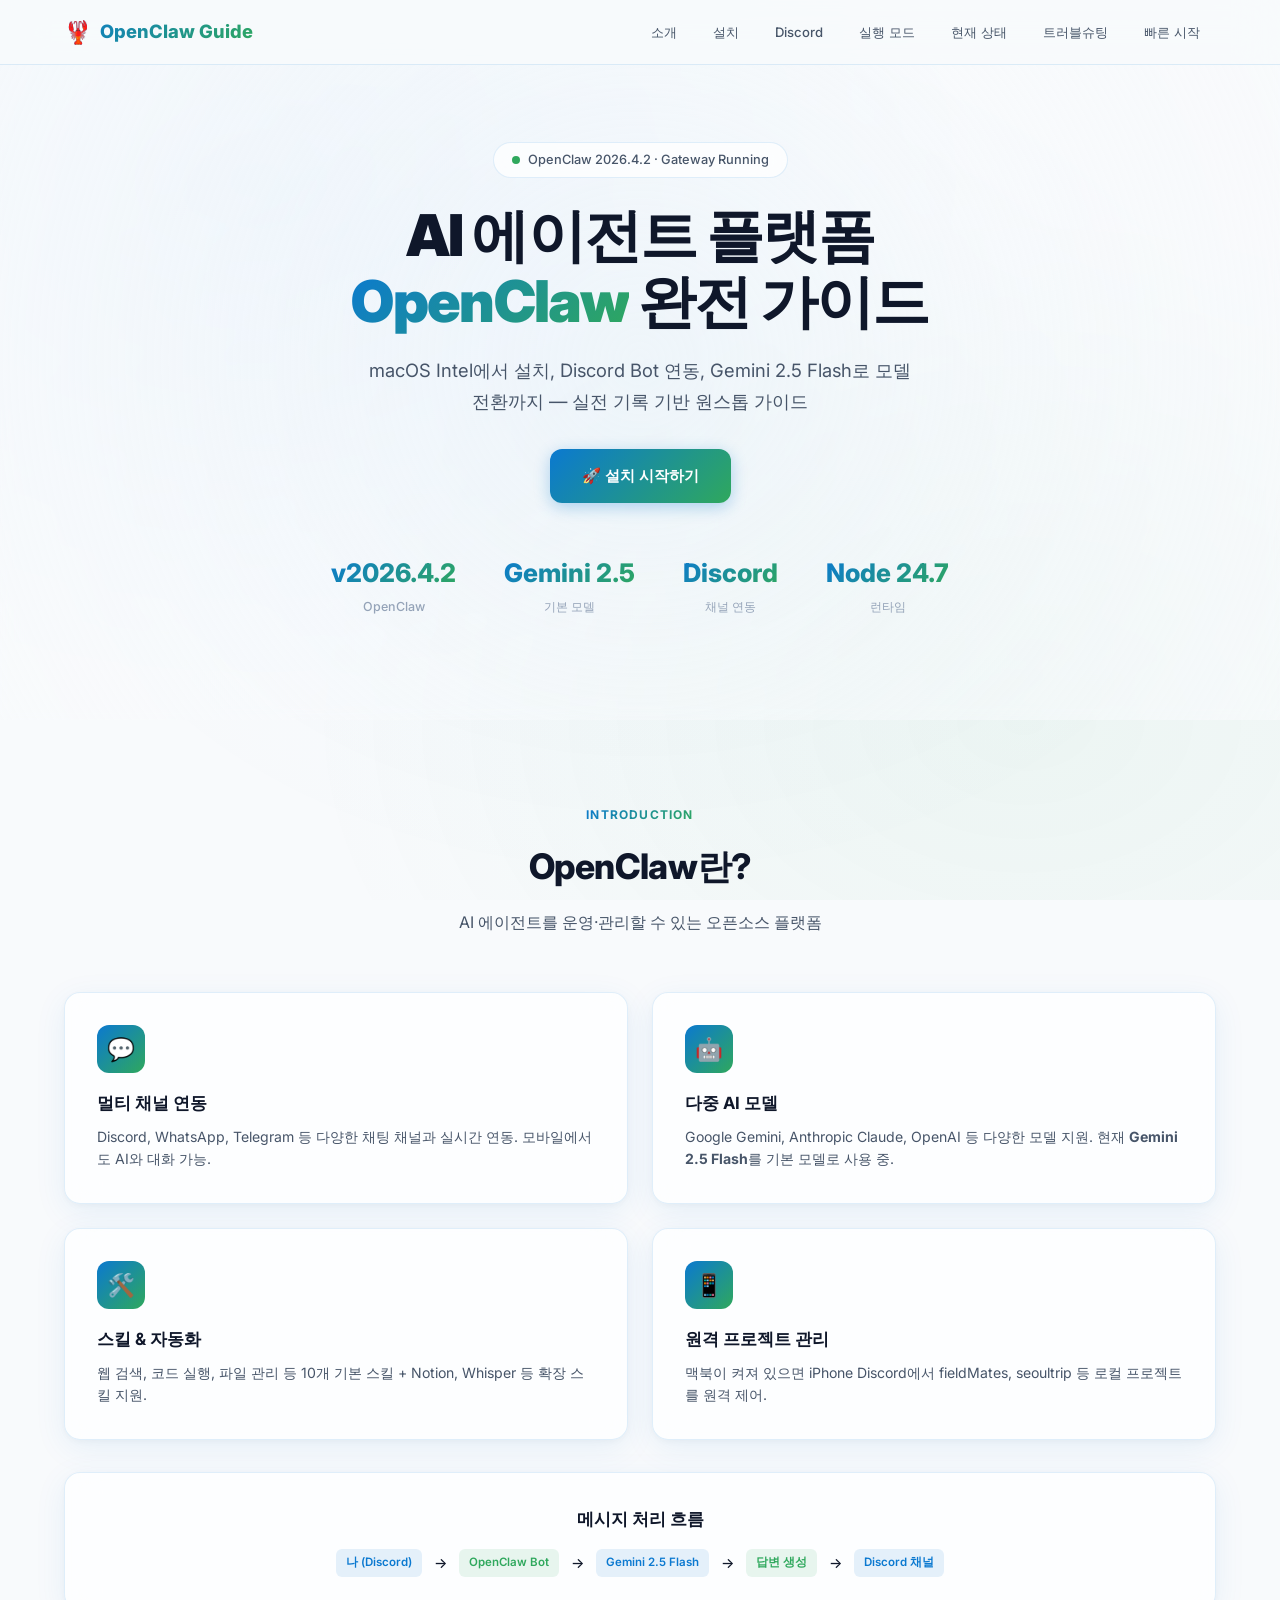
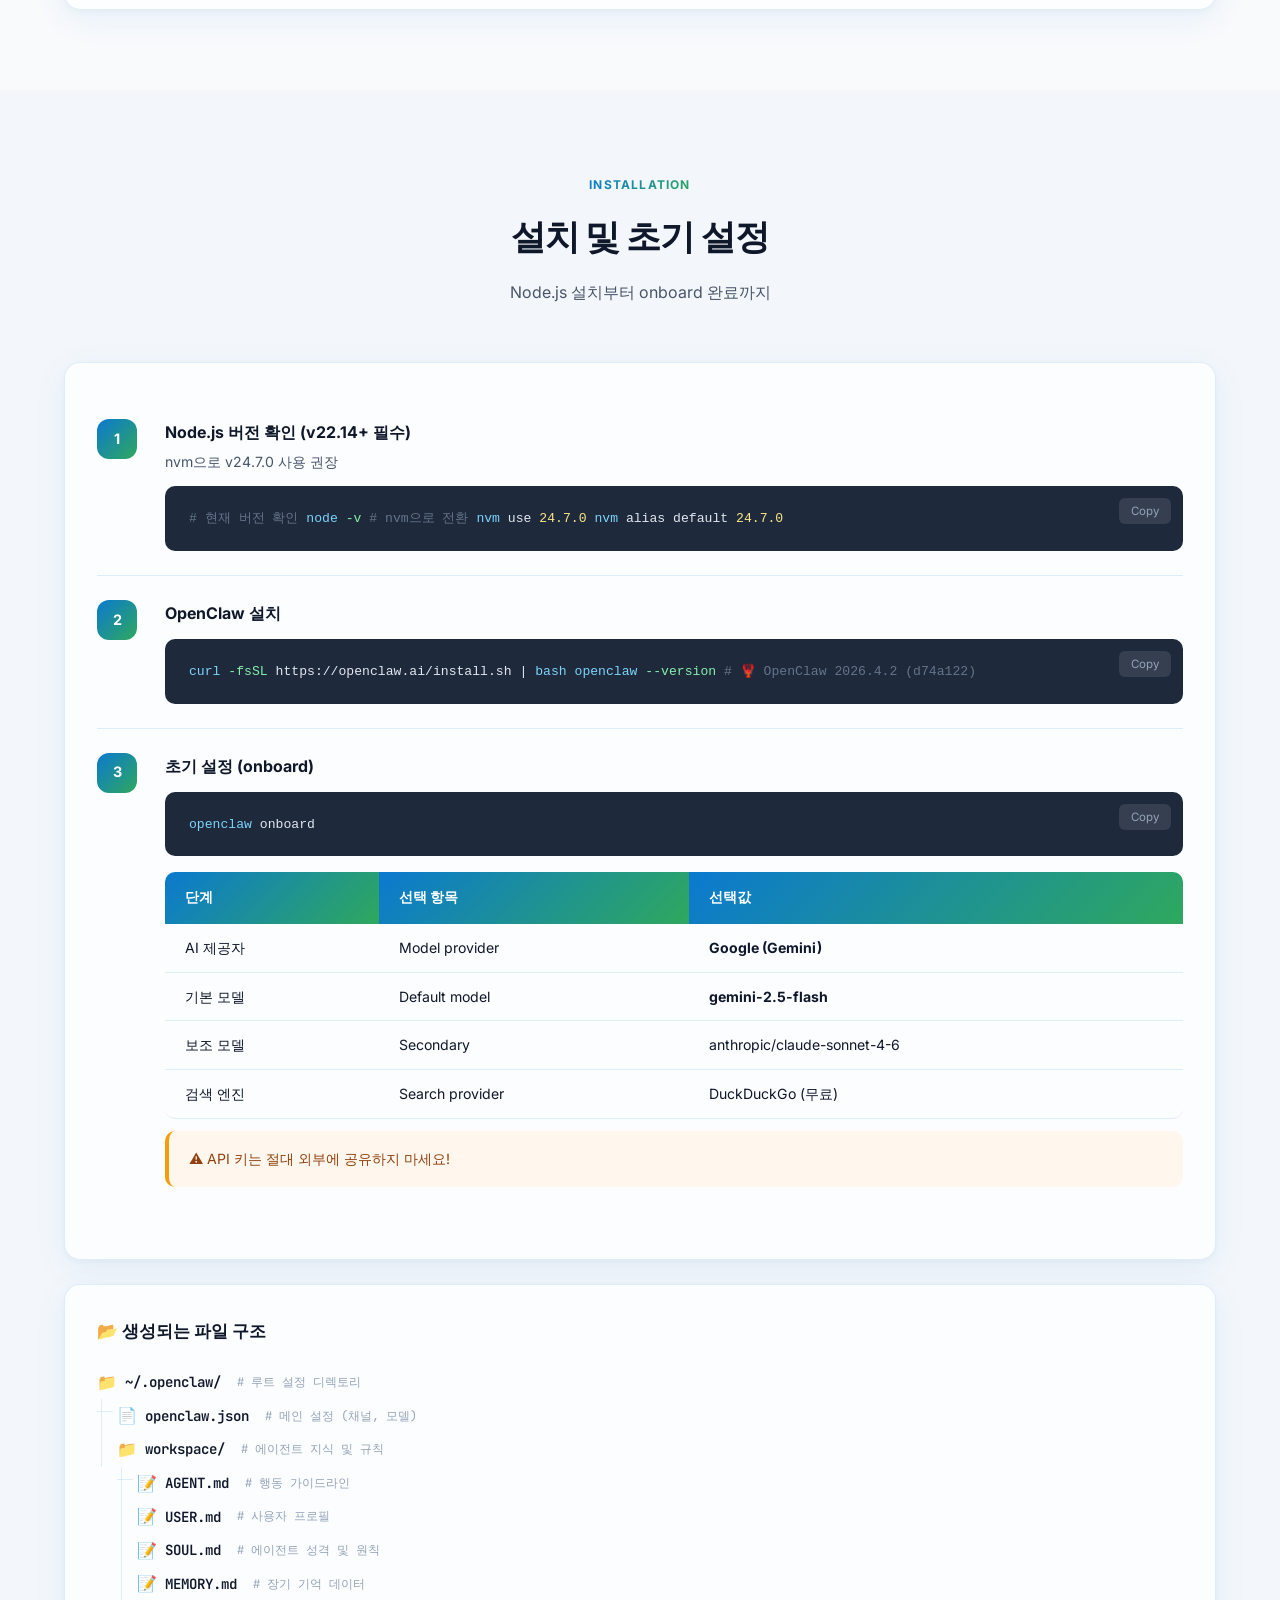
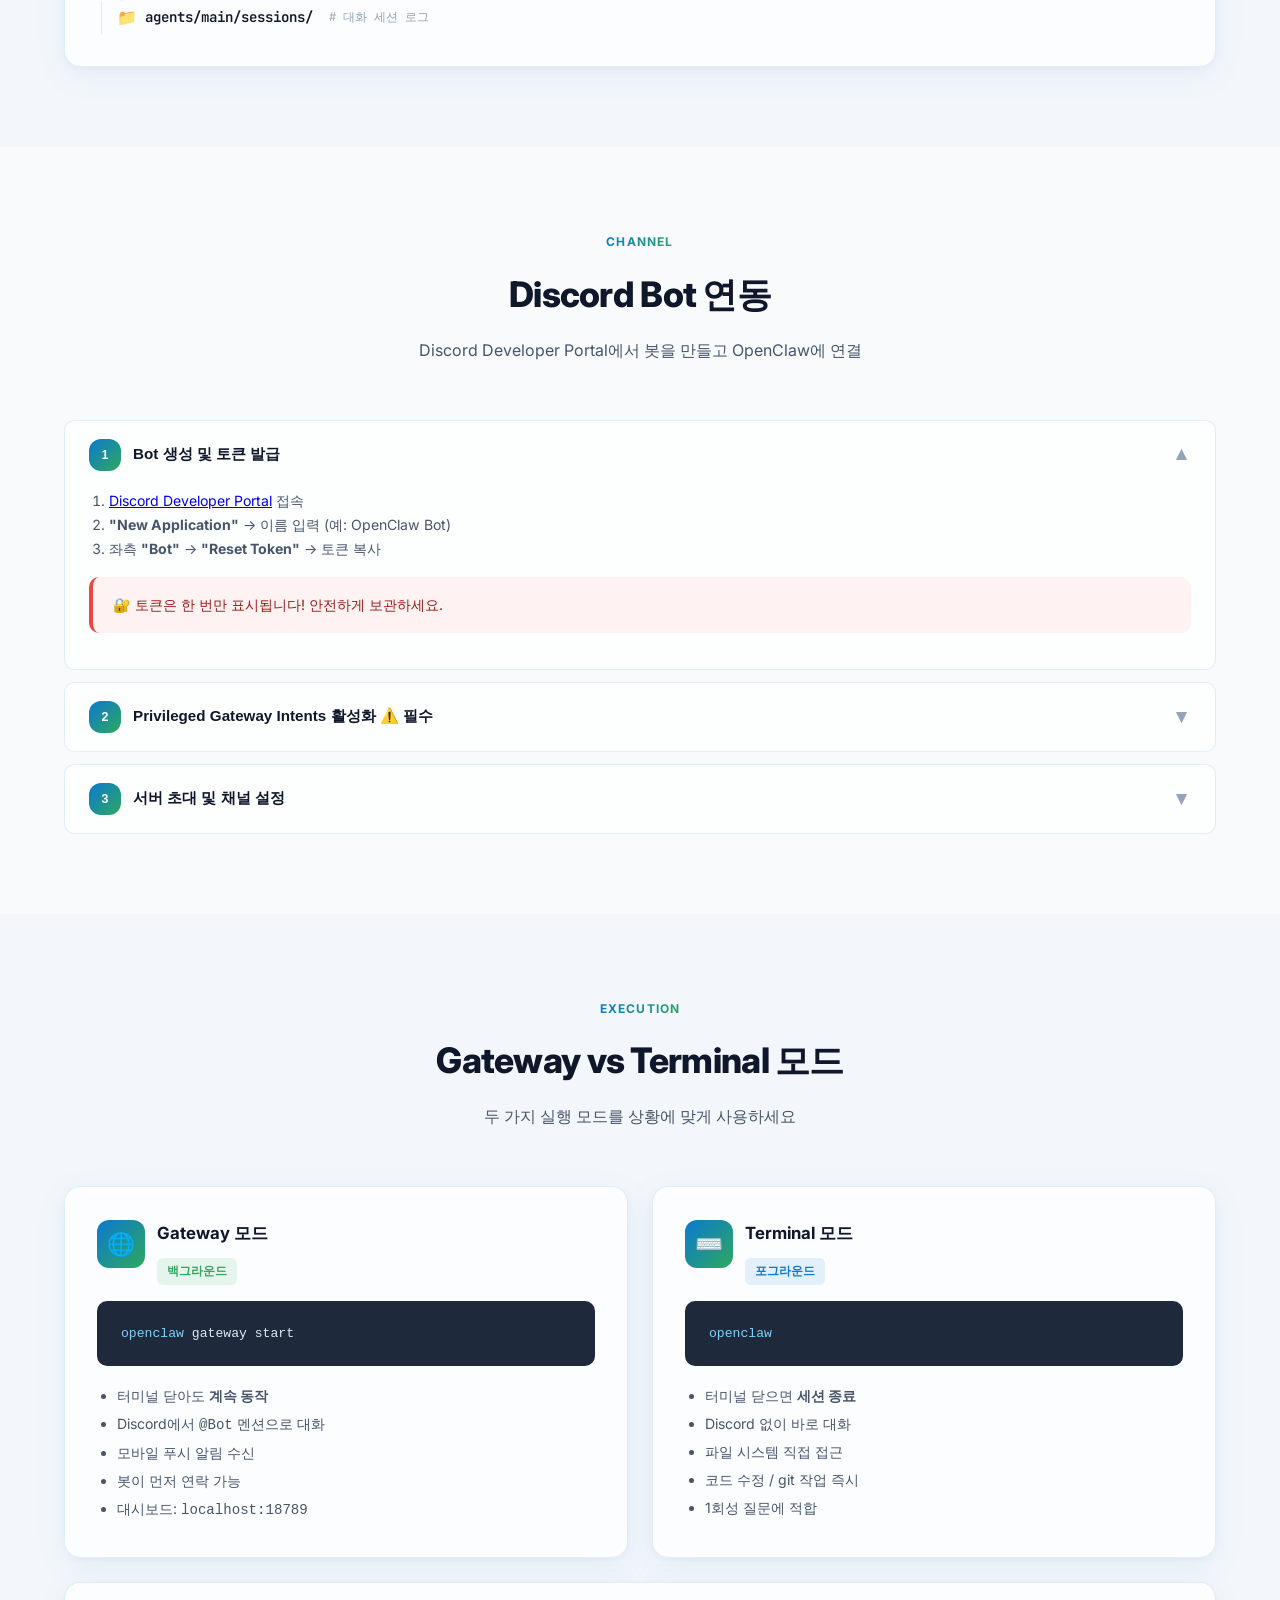
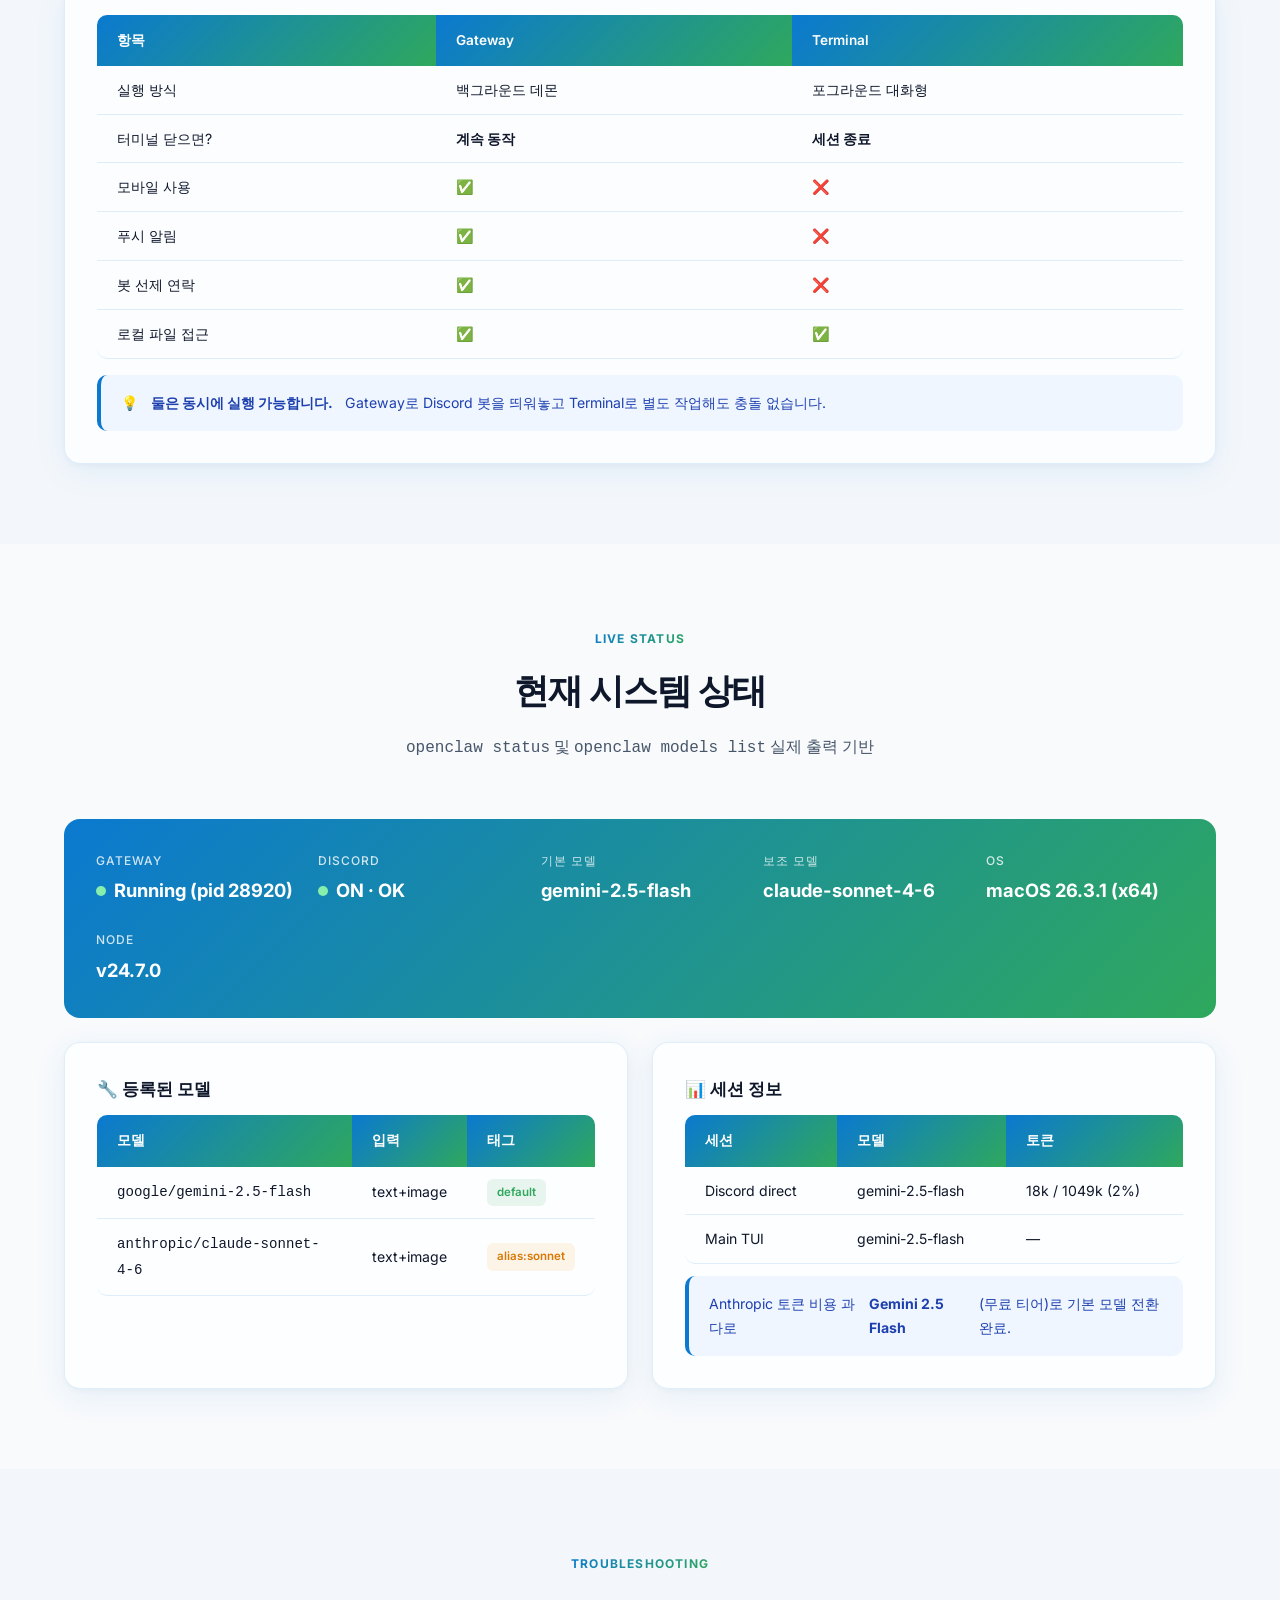
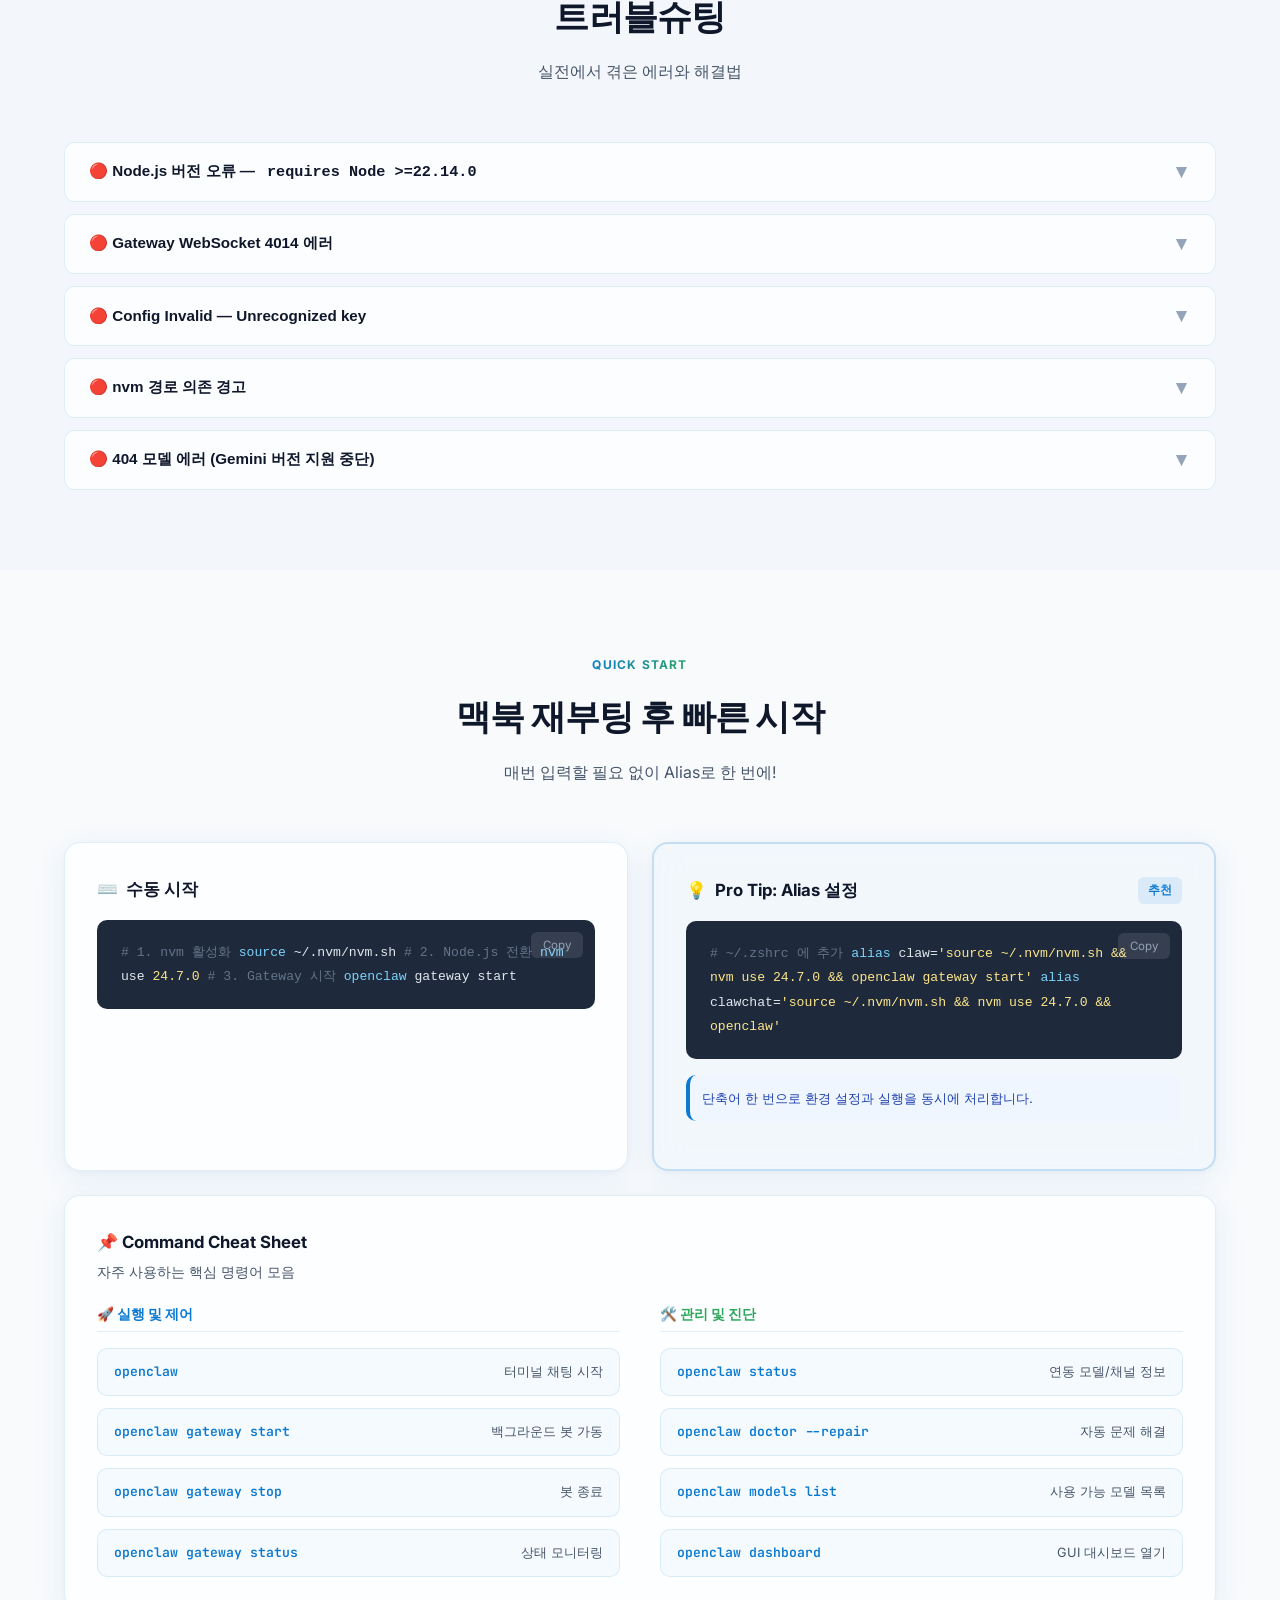
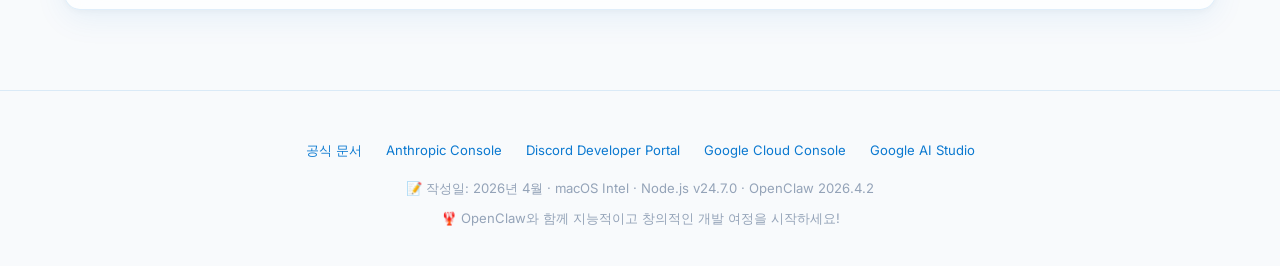
==== commit 9418a236: "feat: implement responsive mobile navigation overlay and optimize mobile layout for cards, tables, a" ====
--- a/index.html
+++ b/index.html
@@ -132,11 +132,13 @@
             </div>
             <div style="overflow-x:auto;margin-top:16px;">
               <table class="compare-table">
-                <tr><th>단계</th><th>선택 항목</th><th>선택값</th></tr>
-                <tr><td>AI 제공자</td><td>Model provider</td><td><strong>Google (Gemini)</strong></td></tr>
-                <tr><td>기본 모델</td><td>Default model</td><td><strong>gemini-2.5-flash</strong></td></tr>
-                <tr><td>보조 모델</td><td>Secondary</td><td>anthropic/claude-sonnet-4-6</td></tr>
-                <tr><td>검색 엔진</td><td>Search provider</td><td>DuckDuckGo (무료)</td></tr>
+                <thead><tr><th>단계</th><th>선택 항목</th><th>선택값</th></tr></thead>
+                <tbody>
+                  <tr><td data-label="단계">AI 제공자</td><td data-label="선택 항목">Model provider</td><td data-label="선택값"><strong>Google (Gemini)</strong></td></tr>
+                  <tr><td data-label="단계">기본 모델</td><td data-label="선택 항목">Default model</td><td data-label="선택값"><strong>gemini-2.5-flash</strong></td></tr>
+                  <tr><td data-label="단계">보조 모델</td><td data-label="선택 항목">Secondary</td><td data-label="선택값">anthropic/claude-sonnet-4-6</td></tr>
+                  <tr><td data-label="단계">검색 엔진</td><td data-label="선택 항목">Search provider</td><td data-label="선택값">DuckDuckGo (무료)</td></tr>
+                </tbody>
               </table>
             </div>
             <div class="alert warn" style="margin-top:12px;">⚠️ API 키는 절대 외부에 공유하지 마세요!</div>
@@ -216,9 +218,11 @@
           <p style="margin-bottom:8px;"><strong>채널 ID 복사:</strong> Discord 앱 → 설정 → 고급 → 개발자 모드 ON → 채널 우클릭 → 채널 ID 복사</p>
           <p style="margin-bottom:12px;"><strong>서버 초대:</strong> OAuth2 → URL Generator → scope: <code>bot</code> 선택 → 생성된 URL로 초대</p>
           <table class="compare-table" style="margin-top:12px;">
-            <tr><th>권한 종류</th><th>항목</th></tr>
-            <tr><td>일반 권한</td><td>채널 보기</td></tr>
-            <tr><td>채팅 권한</td><td>메시지 보내기, 기록 보기, 읽기</td></tr>
+            <thead><tr><th>권한 종류</th><th>항목</th></tr></thead>
+            <tbody>
+              <tr><td data-label="권한 종류">일반 권한</td><td data-label="항목">채널 보기</td></tr>
+              <tr><td data-label="권한 종류">채팅 권한</td><td data-label="항목">메시지 보내기, 기록 보기, 읽기</td></tr>
+            </tbody>
           </table>
         </div>
       </div>
@@ -278,13 +282,17 @@
 
     <div class="glass-card animate" style="margin-top:24px; overflow-x:auto;">
       <table class="compare-table">
-        <tr><th>항목</th><th>Gateway</th><th>Terminal</th></tr>
-        <tr><td>실행 방식</td><td>백그라운드 데몬</td><td>포그라운드 대화형</td></tr>
-        <tr><td>터미널 닫으면?</td><td><strong>계속 동작</strong></td><td><strong>세션 종료</strong></td></tr>
-        <tr><td>모바일 사용</td><td>✅</td><td>❌</td></tr>
-        <tr><td>푸시 알림</td><td>✅</td><td>❌</td></tr>
-        <tr><td>봇 선제 연락</td><td>✅</td><td>❌</td></tr>
-        <tr><td>로컬 파일 접근</td><td>✅</td><td>✅</td></tr>
+        <thead>
+          <tr><th>항목</th><th>Gateway</th><th>Terminal</th></tr>
+        </thead>
+        <tbody>
+          <tr><td data-label="항목">실행 방식</td><td data-label="Gateway">백그라운드 데몬</td><td data-label="Terminal">포그라운드 대화형</td></tr>
+          <tr><td data-label="항목">터미널 닫으면?</td><td data-label="Gateway"><strong>계속 동작</strong></td><td data-label="Terminal"><strong>세션 종료</strong></td></tr>
+          <tr><td data-label="항목">모바일 사용</td><td data-label="Gateway">✅</td><td data-label="Terminal">❌</td></tr>
+          <tr><td data-label="항목">푸시 알림</td><td data-label="Gateway">✅</td><td data-label="Terminal">❌</td></tr>
+          <tr><td data-label="항목">봇 선제 연락</td><td data-label="Gateway">✅</td><td data-label="Terminal">❌</td></tr>
+          <tr><td data-label="항목">로컬 파일 접근</td><td data-label="Gateway">✅</td><td data-label="Terminal">✅</td></tr>
+        </tbody>
       </table>
       <div class="alert info" style="margin-top:16px;margin-bottom:0;">💡 <strong>둘은 동시에 실행 가능합니다.</strong> Gateway로 Discord 봇을 띄워놓고 Terminal로 별도 작업해도 충돌 없습니다.</div>
     </div>
@@ -331,17 +339,21 @@
       <div class="glass-card">
         <div class="feature-title" style="margin-bottom:12px;">🔧 등록된 모델</div>
         <table class="compare-table">
-          <tr><th>모델</th><th>입력</th><th>태그</th></tr>
-          <tr><td><code>google/gemini-2.5-flash</code></td><td>text+image</td><td><span class="tag green">default</span></td></tr>
-          <tr><td><code>anthropic/claude-sonnet-4-6</code></td><td>text+image</td><td><span class="tag amber">alias:sonnet</span></td></tr>
+          <thead><tr><th>모델</th><th>입력</th><th>태그</th></tr></thead>
+          <tbody>
+            <tr><td data-label="모델"><code>google/gemini-2.5-flash</code></td><td data-label="입력">text+image</td><td data-label="태그"><span class="tag green">default</span></td></tr>
+            <tr><td data-label="모델"><code>anthropic/claude-sonnet-4-6</code></td><td data-label="입력">text+image</td><td data-label="태그"><span class="tag amber">alias:sonnet</span></td></tr>
+          </tbody>
         </table>
       </div>
       <div class="glass-card">
         <div class="feature-title" style="margin-bottom:12px;">📊 세션 정보</div>
         <table class="compare-table">
-          <tr><th>세션</th><th>모델</th><th>토큰</th></tr>
-          <tr><td>Discord direct</td><td>gemini-2.5-flash</td><td>18k / 1049k (2%)</td></tr>
-          <tr><td>Main TUI</td><td>gemini-2.5-flash</td><td>—</td></tr>
+          <thead><tr><th>세션</th><th>모델</th><th>토큰</th></tr></thead>
+          <tbody>
+            <tr><td data-label="세션">Discord direct</td><td data-label="모델">gemini-2.5-flash</td><td data-label="토큰">18k / 1049k (2%)</td></tr>
+            <tr><td data-label="세션">Main TUI</td><td data-label="모델">gemini-2.5-flash</td><td data-label="토큰">—</td></tr>
+          </tbody>
         </table>
         <div class="alert info" style="margin-top:12px;margin-bottom:0;">Anthropic 토큰 비용 과다로 <strong>Gemini 2.5 Flash</strong>(무료 티어)로 기본 모델 전환 완료.</div>
       </div>
--- a/style.css
+++ b/style.css
@@ -63,7 +63,25 @@
 .nav-links { display: flex; gap: 4px; }
 .nav-links a {
   color: var(--text-secondary); text-decoration: none; font-size: 0.82rem; font-weight: 500;
-  padding: 6px 14px; border-radius: 8px; transition: var(--transition);
+  padding: 8px 16px; border-radius: 8px; transition: var(--transition);
+}
+.nav-links.open {
+  display: flex !important;
+  position: fixed; top: 64px; left: 0; right: 0; bottom: 0;
+  flex-direction: column;
+  background: rgba(255,255,255,0.98);
+  backdrop-filter: blur(30px);
+  padding: 32px 24px;
+  gap: 16px;
+  z-index: 99;
+  border-top: 1px solid var(--border-light);
+  animation: fadeUp 0.4s ease;
+}
+.nav-links.open a {
+  font-size: 1.1rem;
+  padding: 16px;
+  border-bottom: 1px solid var(--border-light);
+  border-radius: 0;
 }
 .nav-links a:hover { color: var(--brand-blue); background: rgba(11,121,208,0.06); }
 .nav-toggle { display: none; background: none; border: none; cursor: pointer; padding: 8px; }
@@ -341,13 +359,58 @@
 
 /* ── Responsive ── */
 @media (max-width: 768px) {
-  .grid-2, .grid-3 { grid-template-columns: 1fr; }
-  .nav-links { display: none; position: absolute; top: 64px; left: 0; right: 0; flex-direction: column; background: rgba(248,250,252,0.96); backdrop-filter: blur(20px); padding: 16px; border-bottom: 1px solid var(--border-light); }
-  .nav-links.open { display: flex; }
+  :root { --radius: 12px; }
+  .grid-2, .grid-3 { grid-template-columns: 1fr; gap: 16px; }
+
   .nav-toggle { display: block; }
-  .hero { min-height: 60vh; padding: 100px 20px 60px; }
-  .hero-stats { gap: 32px; }
-  .glass-card { padding: 24px; }
-  .status-banner { padding: 24px; }
-  section { padding: 56px 0; }
-}
+  .nav-links { display: none; } /* Handled by .open in JS/CSS */
+
+  .hero { min-height: 70vh; padding: 120px 20px 60px; }
+  .hero h1 { font-size: 2.2rem; }
+  .hero-stats {
+    display: grid; grid-template-columns: repeat(2, 1fr);
+    gap: 20px; margin-top: 40px; border-top: 1px solid var(--border-light); padding-top: 24px;
+  }
+  .hero-stat .value { font-size: 1.3rem; }
+
+  section { padding: 48px 0; }
+  .container { padding: 0 20px; }
+
+  .glass-card { padding: 20px; border-radius: var(--radius); }
+
+  /* Stacked Mobile Tables */
+  .compare-table { border: none; }
+  .compare-table thead { display: none; } /* Hide headers */
+  .compare-table tr {
+    display: block; margin-bottom: 16px;
+    background: #fff; border: 1px solid var(--border-light);
+    border-radius: var(--radius-sm); overflow: hidden;
+    box-shadow: 0 4px 12px rgba(0,0,0,0.03);
+  }
+  .compare-table td {
+    display: flex; justify-content: space-between; align-items: center;
+    padding: 12px 16px; border-bottom: 1px solid rgba(0,0,0,0.03);
+    text-align: right; font-size: 0.85rem;
+  }
+  .compare-table td:last-child { border-bottom: none; }
+  .compare-table td::before {
+    content: attr(data-label);
+    font-weight: 700; color: var(--brand-blue);
+    text-align: left; font-size: 0.75rem; text-transform: uppercase;
+  }
+
+  .status-banner { grid-template-columns: 1fr 1fr; gap: 16px; padding: 20px; }
+  .status-item .status-value { font-size: 0.95rem; }
+
+  .code-block { padding: 16px; font-size: 0.78rem; border-radius: 8px; }
+  .code-copy { top: 8px; right: 8px; scale: 0.9; }
+
+  .cmd-item { flex-direction: column; align-items: flex-start; gap: 4px; }
+  .cmd-desc { font-size: 0.75rem; opacity: 0.8; }
+}
+
+@media (max-width: 480px) {
+  .hero h1 { font-size: 1.8rem; }
+  .status-banner { grid-template-columns: 1fr; }
+  .hero-stats { gap: 12px; }
+}
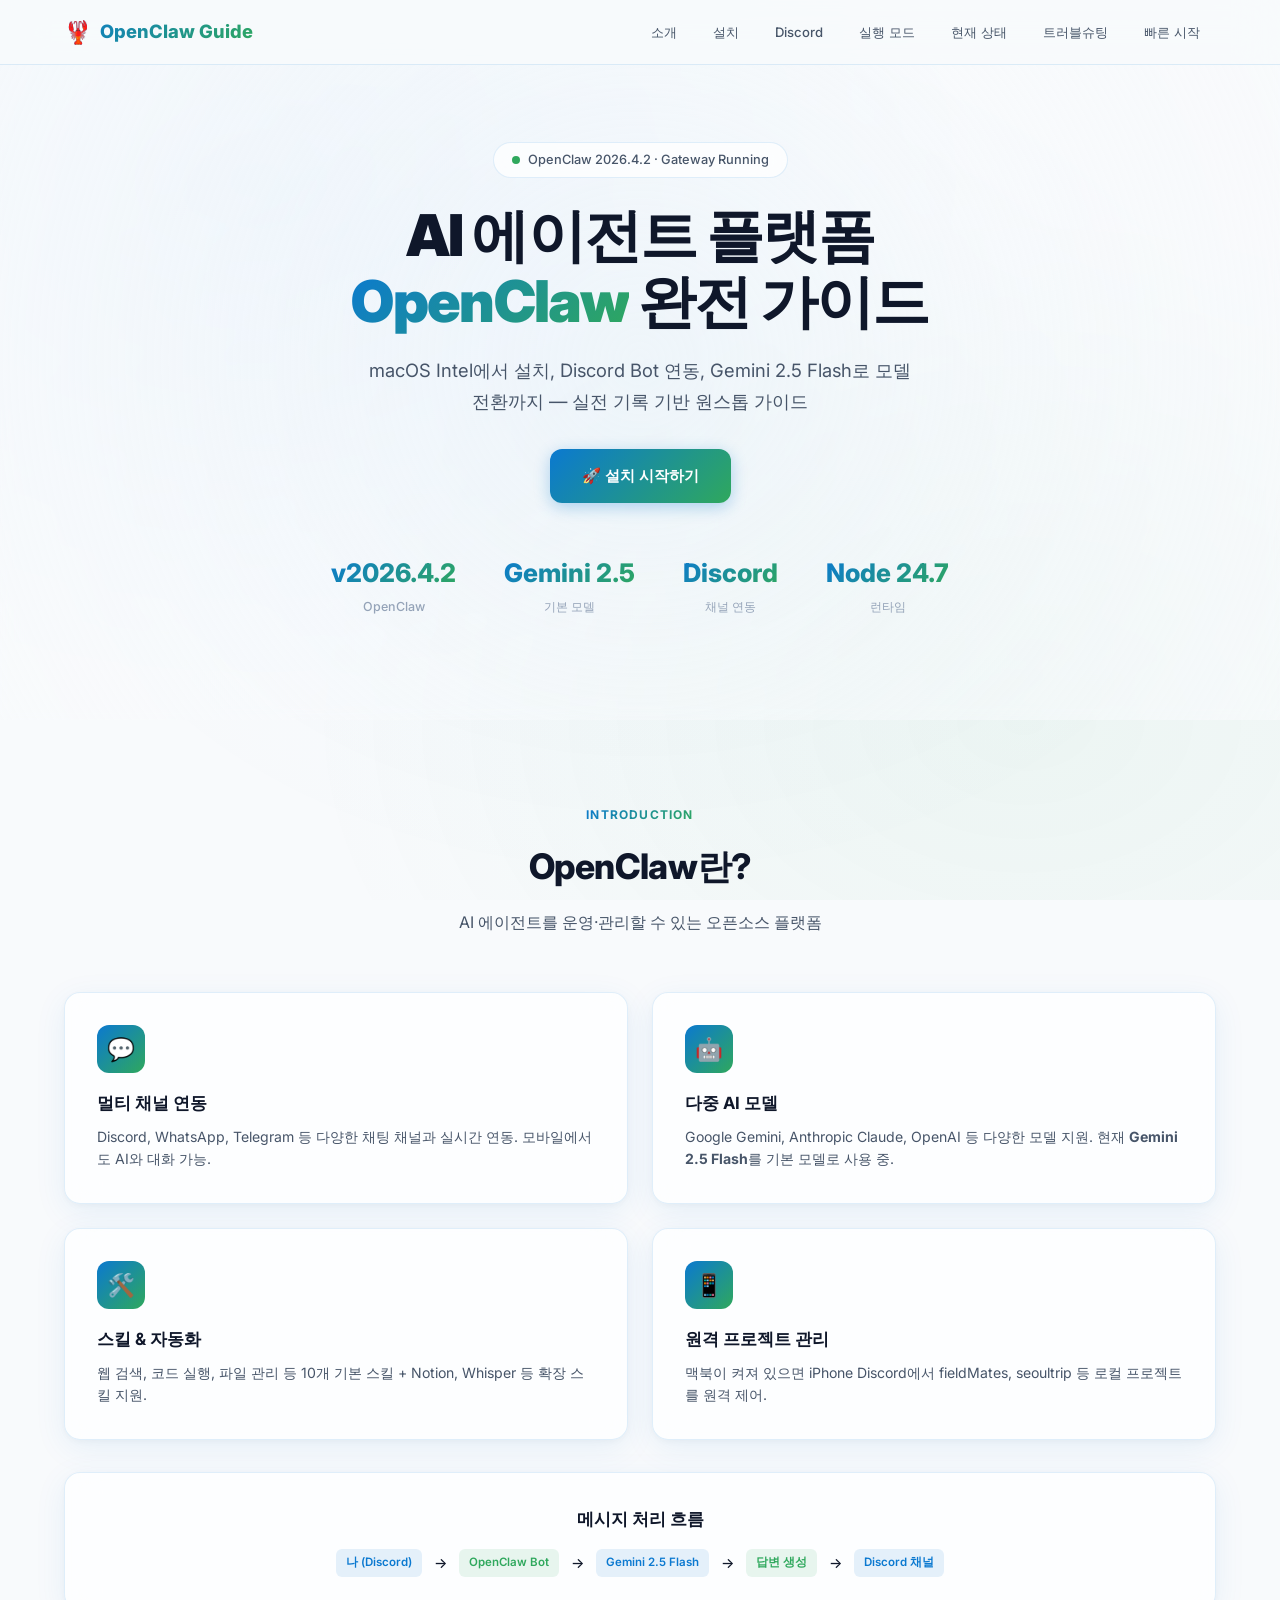
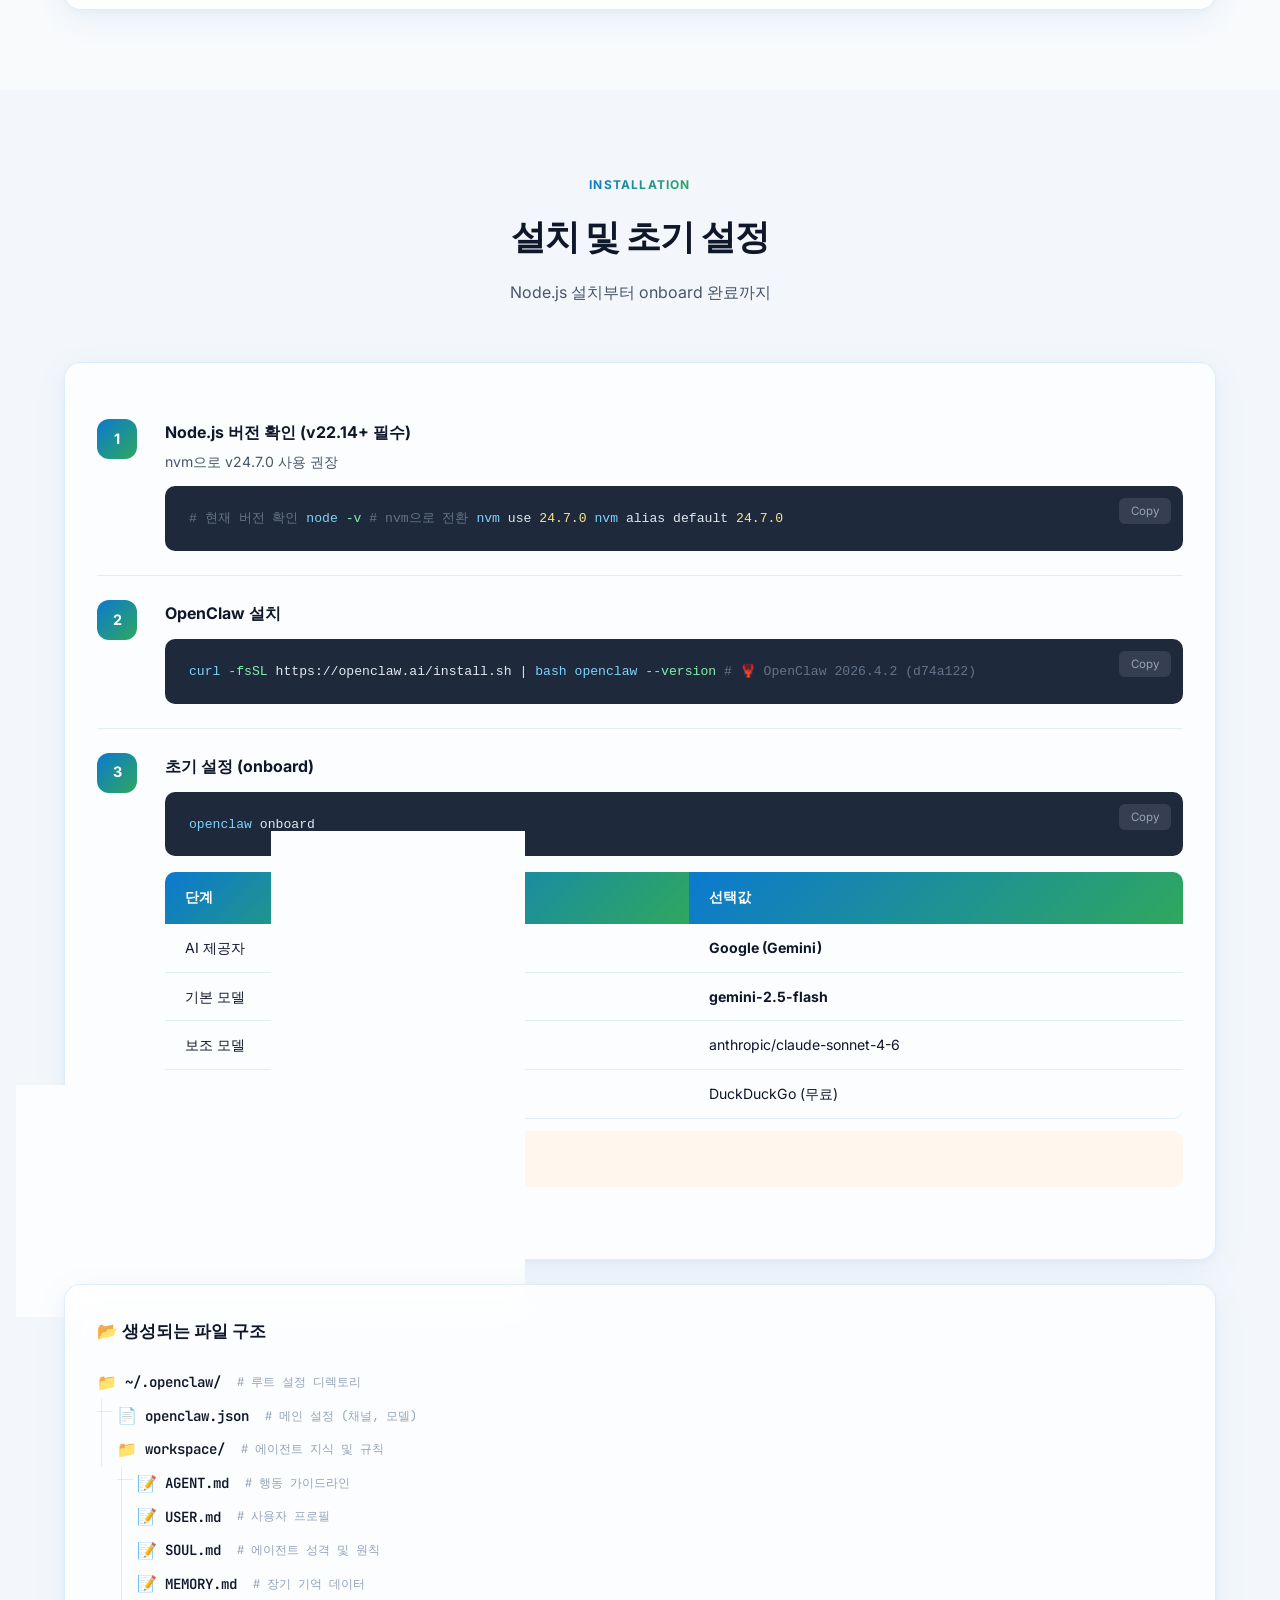
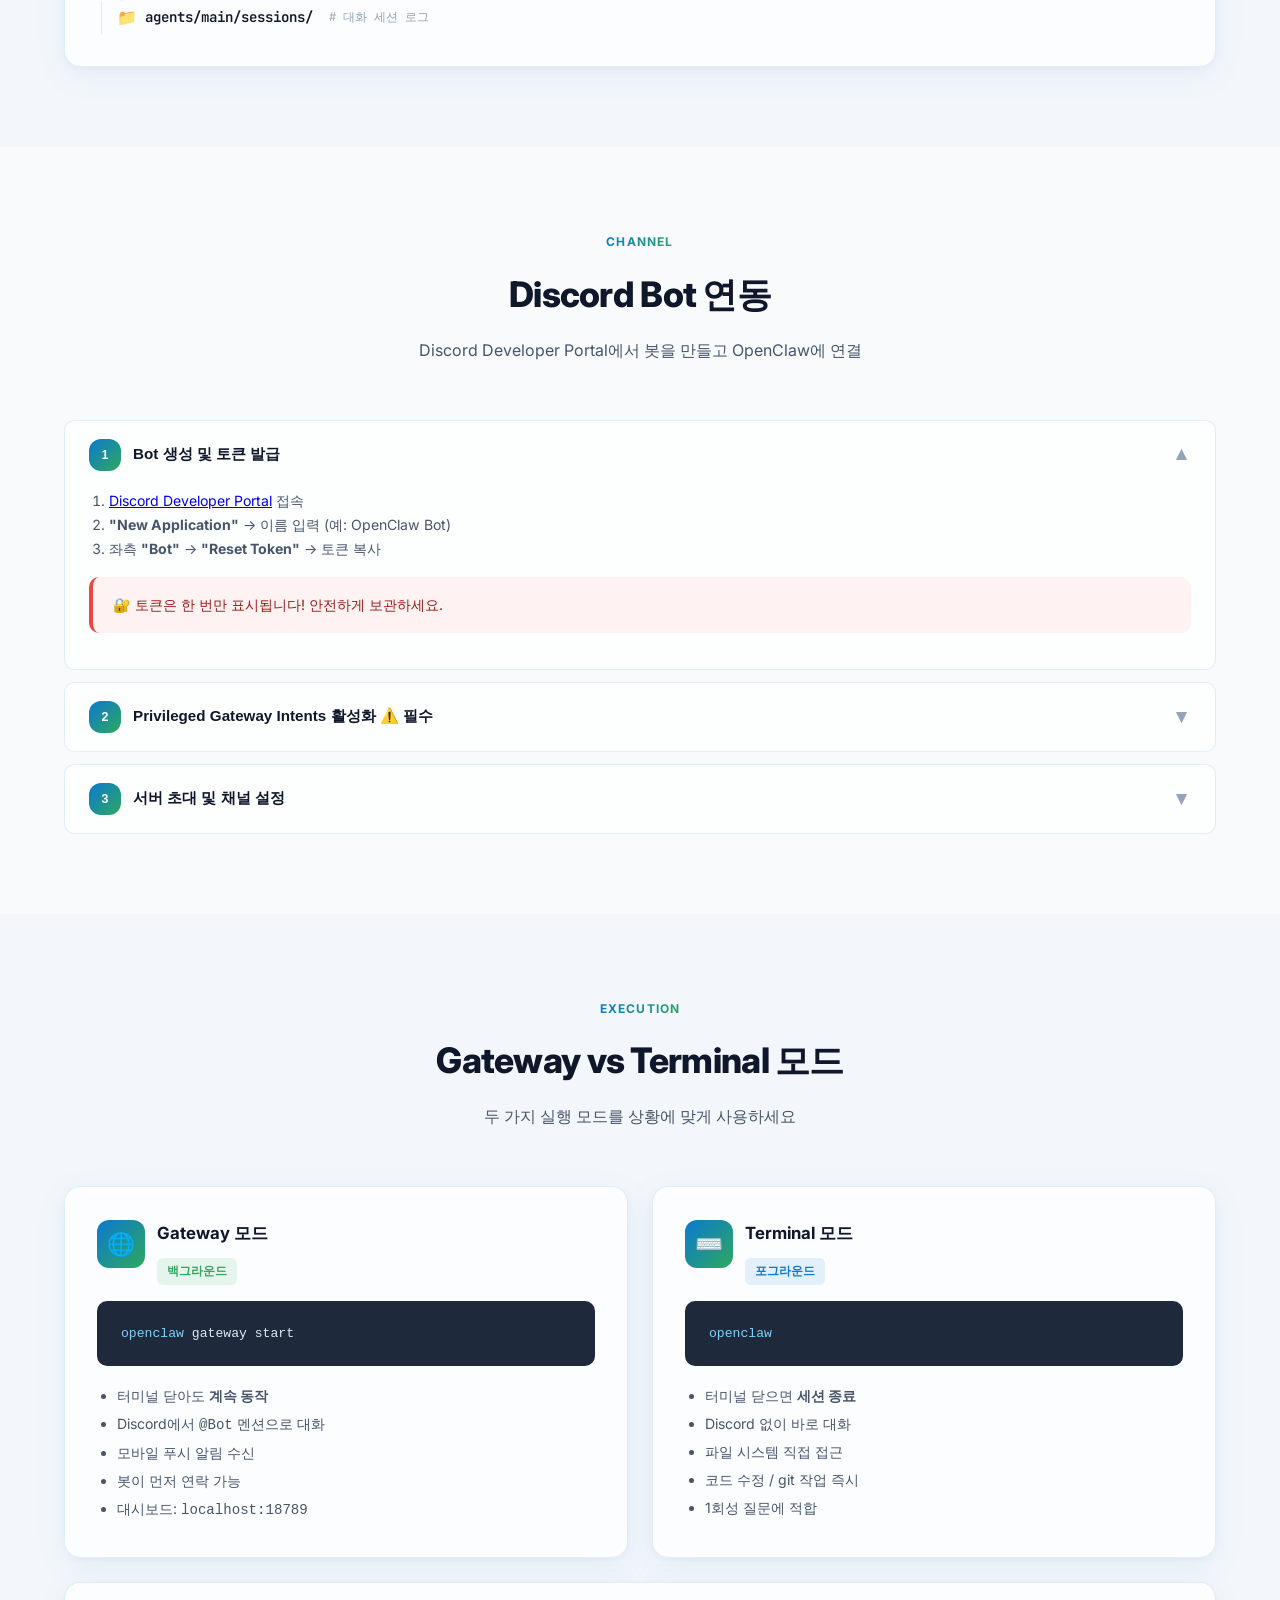
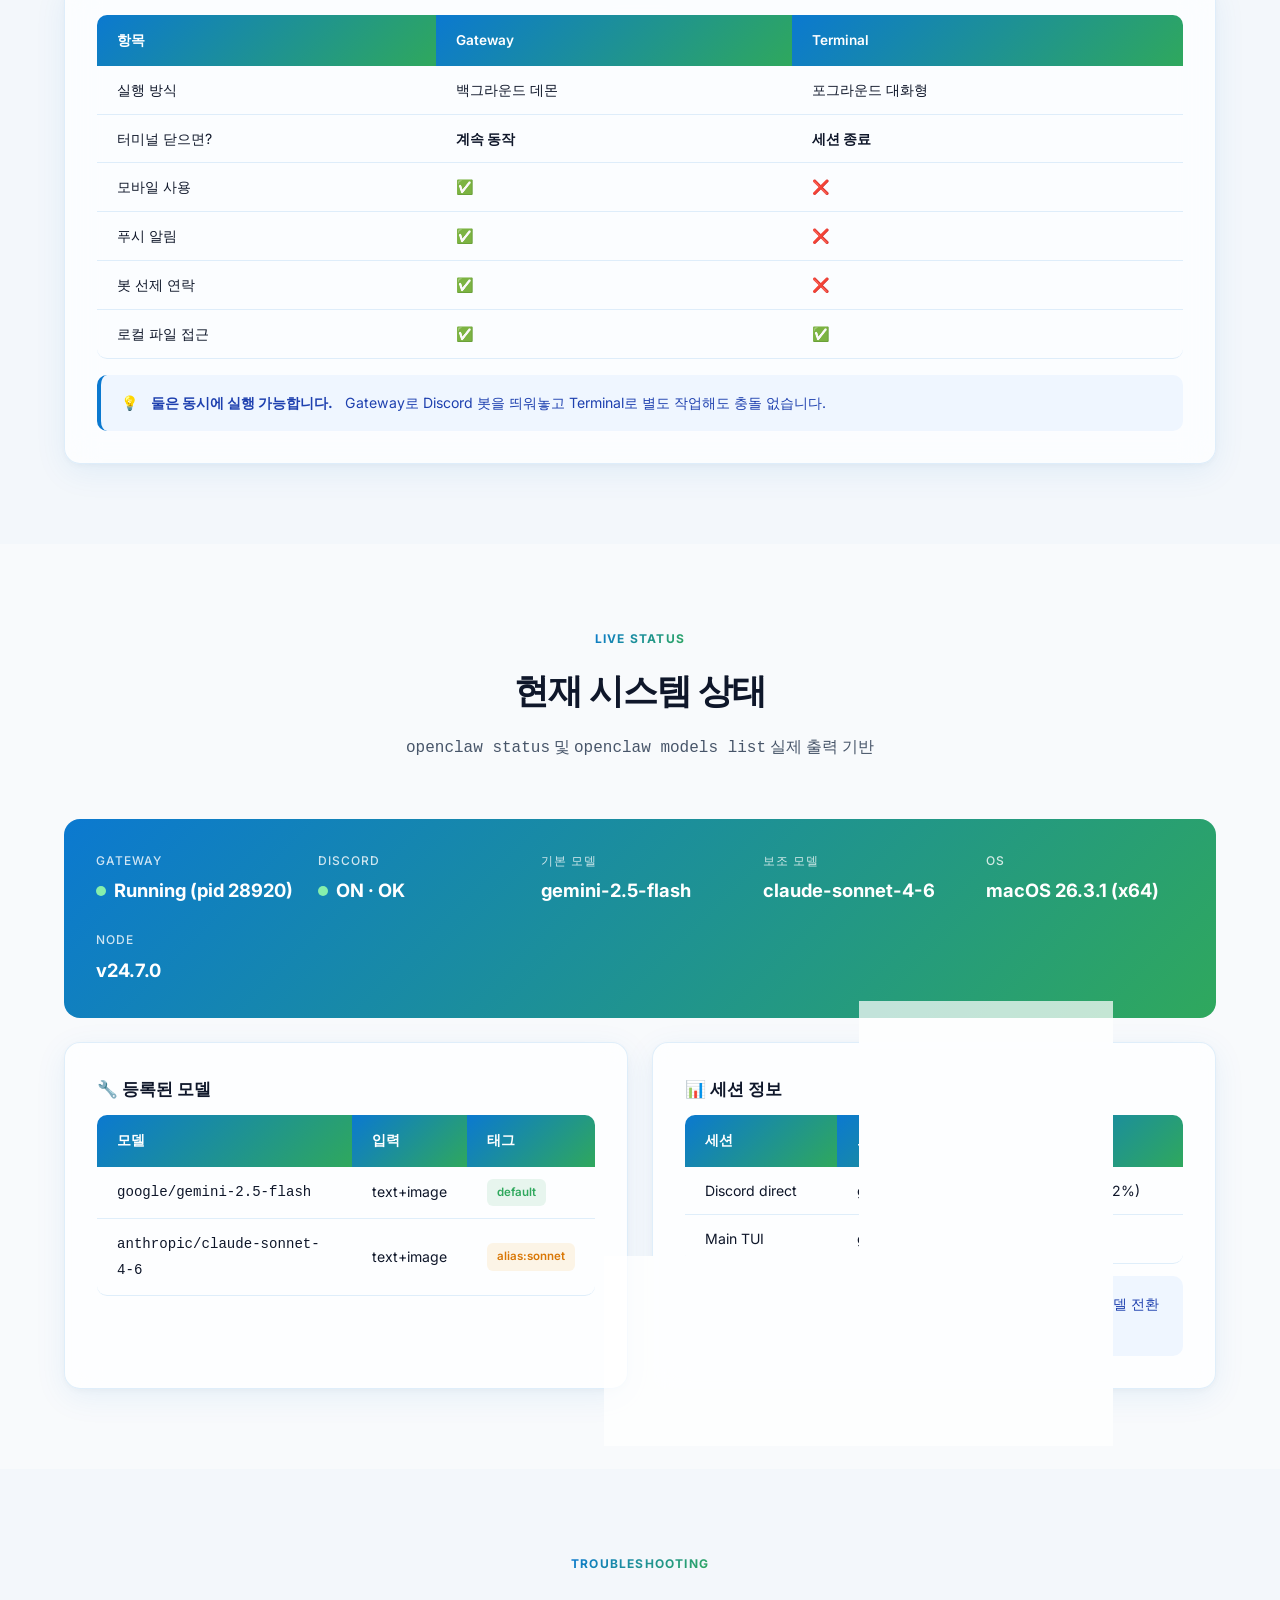
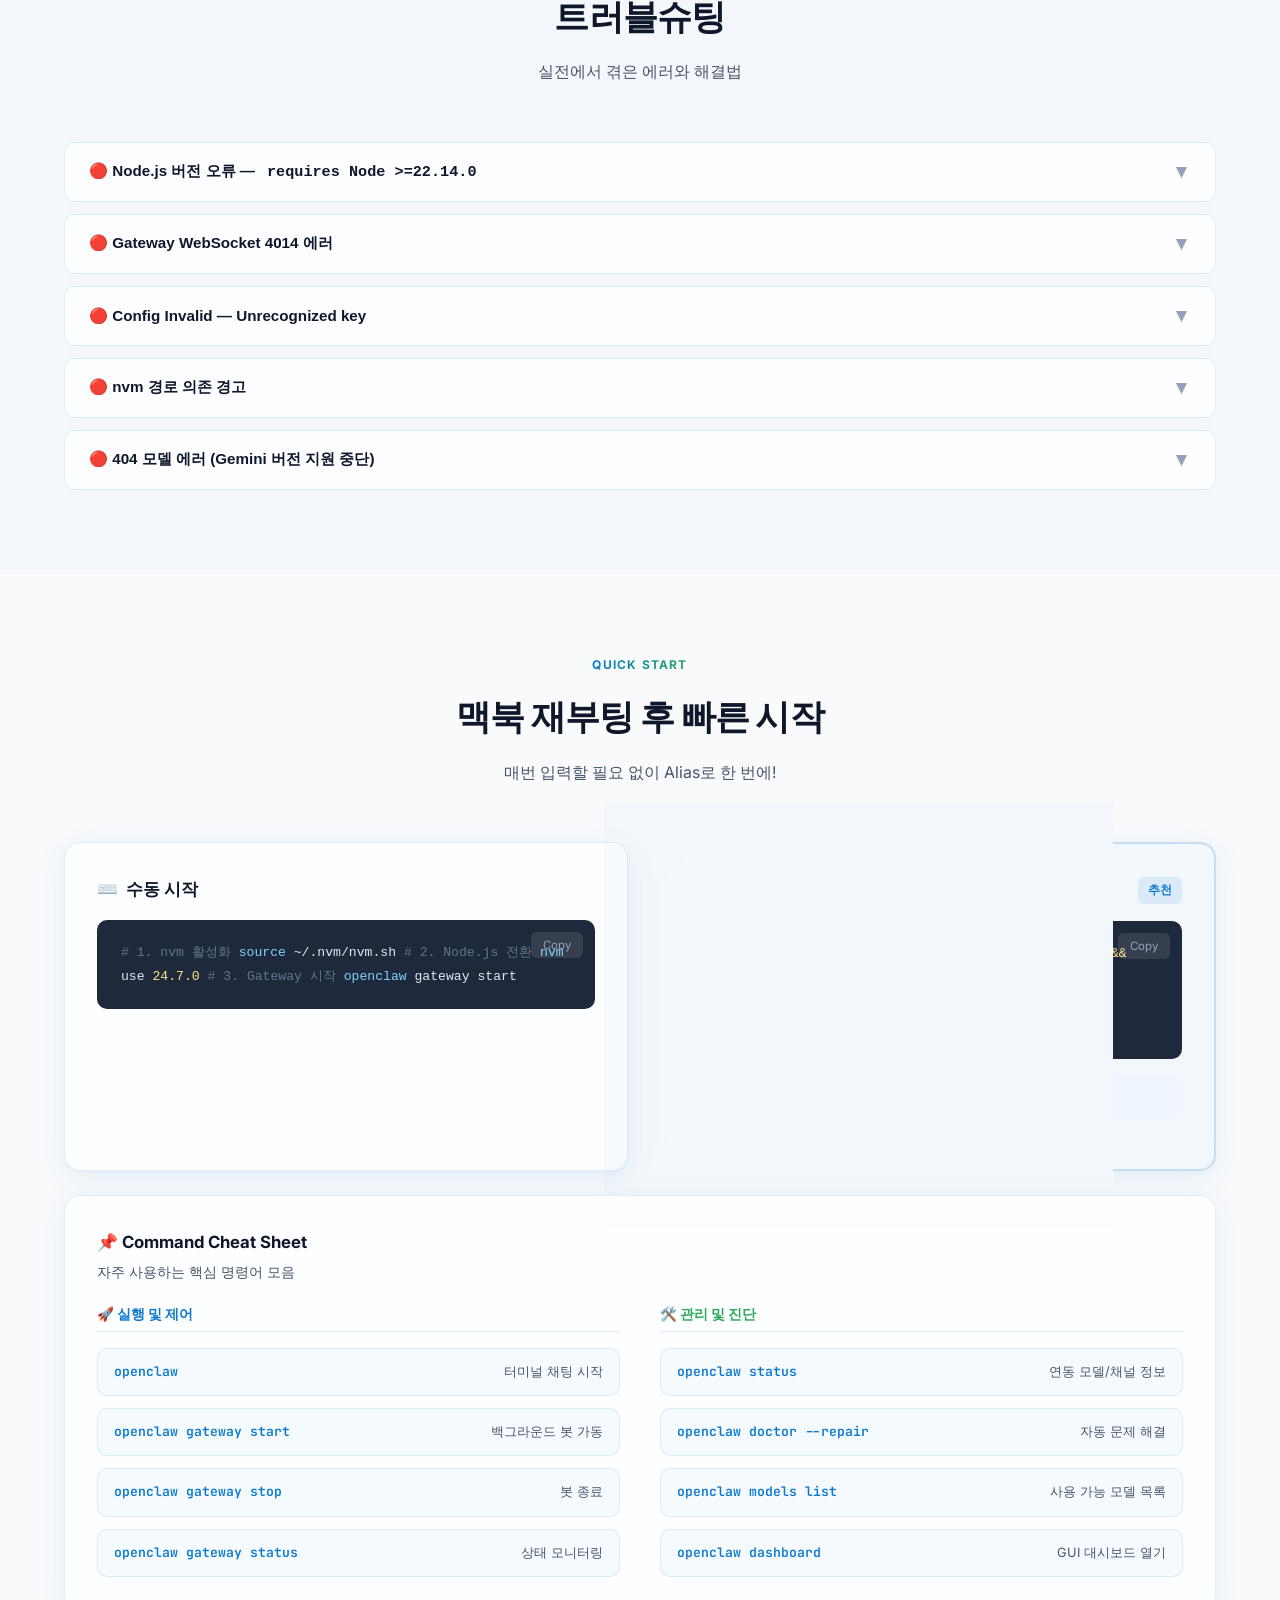
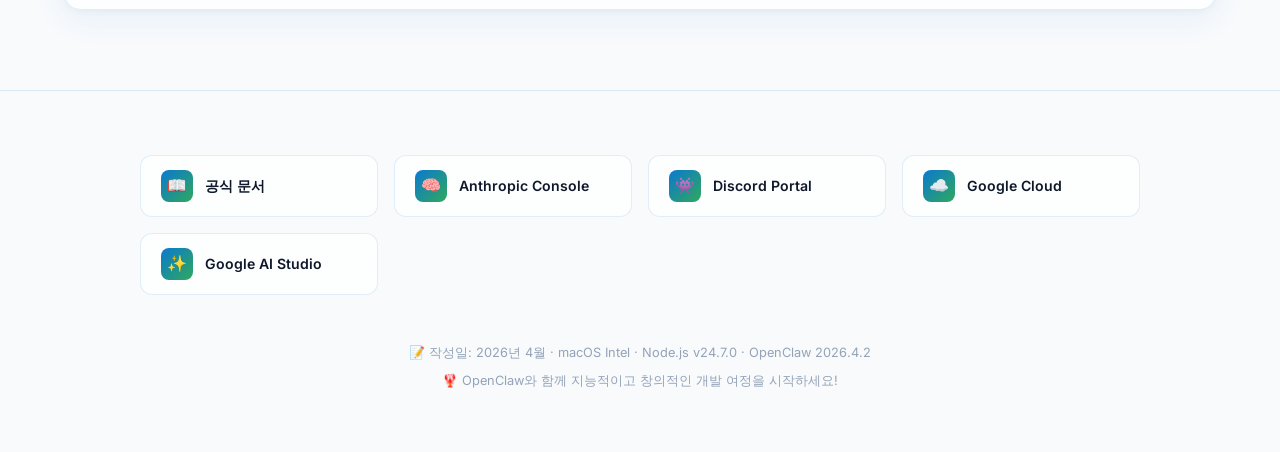
==== commit 765127cc: "feat: redesign footer with resource grid cards and updated layout styling" ====
--- a/index.html
+++ b/index.html
@@ -508,15 +508,34 @@
 
 <!-- ═══ FOOTER ═══ -->
 <footer>
-  <div class="footer-links">
-    <a href="https://docs.openclaw.ai/cli" target="_blank">공식 문서</a>
-    <a href="https://console.anthropic.com" target="_blank">Anthropic Console</a>
-    <a href="https://discord.com/developers/applications" target="_blank">Discord Developer Portal</a>
-    <a href="https://console.cloud.google.com" target="_blank">Google Cloud Console</a>
-    <a href="https://aistudio.google.com" target="_blank">Google AI Studio</a>
-  </div>
-  <p>📝 작성일: 2026년 4월 · macOS Intel · Node.js v24.7.0 · OpenClaw 2026.4.2</p>
-  <p style="margin-top:8px;">🦞 OpenClaw와 함께 지능적이고 창의적인 개발 여정을 시작하세요!</p>
+  <div class="footer-container">
+    <div class="resource-grid">
+      <a href="https://docs.openclaw.ai/cli" target="_blank" class="resource-card">
+        <div class="resource-icon">📖</div>
+        <span>공식 문서</span>
+      </a>
+      <a href="https://console.anthropic.com" target="_blank" class="resource-card">
+        <div class="resource-icon">🧠</div>
+        <span>Anthropic Console</span>
+      </a>
+      <a href="https://discord.com/developers/applications" target="_blank" class="resource-card">
+        <div class="resource-icon">👾</div>
+        <span>Discord Portal</span>
+      </a>
+      <a href="https://console.cloud.google.com" target="_blank" class="resource-card">
+        <div class="resource-icon">☁️</div>
+        <span>Google Cloud</span>
+      </a>
+      <a href="https://aistudio.google.com" target="_blank" class="resource-card">
+        <div class="resource-icon">✨</div>
+        <span>Google AI Studio</span>
+      </a>
+    </div>
+    <div class="footer-info">
+      <p>📝 작성일: 2026년 4월 · macOS Intel · Node.js v24.7.0 · OpenClaw 2026.4.2</p>
+      <p>🦞 OpenClaw와 함께 지능적이고 창의적인 개발 여정을 시작하세요!</p>
+    </div>
+  </div>
 </footer>
 
 <script src="script.js"></script>
--- a/style.css
+++ b/style.css
@@ -338,12 +338,35 @@
 
 /* ── Footer ── */
 footer {
-  border-top: 1px solid var(--border-light); padding: 48px 24px; text-align: center;
-  color: var(--text-muted); font-size: 0.82rem;
-}
-footer a { color: var(--brand-blue); text-decoration: none; }
-footer a:hover { text-decoration: underline; }
-.footer-links { display: flex; justify-content: center; gap: 24px; margin-bottom: 16px; flex-wrap: wrap; }
+  border-top: 1px solid var(--border-light); padding: 64px 24px; text-align: center;
+  background: rgba(248,250,252,0.4);
+}
+.footer-container { max-width: 1000px; margin: 0 auto; }
+.resource-grid {
+  display: grid; grid-template-columns: repeat(auto-fit, minmax(220px, 1fr));
+  gap: 16px; margin-bottom: 48px;
+}
+.resource-card {
+  display: flex; align-items: center; gap: 12px;
+  background: var(--bg-card); backdrop-filter: blur(10px);
+  border: 1px solid var(--border-light); border-radius: 12px;
+  padding: 14px 20px; text-decoration: none; color: var(--text-primary);
+  font-size: 0.88rem; font-weight: 600; transition: var(--transition);
+  text-align: left;
+}
+.resource-card:hover {
+  border-color: var(--brand-blue); transform: translateY(-2px);
+  box-shadow: var(--shadow-hover);
+  background: #fff;
+}
+.resource-icon {
+  width: 32px; height: 32px; border-radius: 8px;
+  background: var(--brand-gradient); display: flex; align-items: center; justify-content: center;
+  color: #fff; font-size: 1rem; flex-shrink: 0;
+}
+.footer-info { color: var(--text-muted); font-size: 0.8rem; line-height: 1.6; }
+.footer-info p { margin-bottom: 8px; }
+.footer-links { display: none; } /* Replaced by resource-grid */
 
 /* ── Animations ── */
 @keyframes pulse {
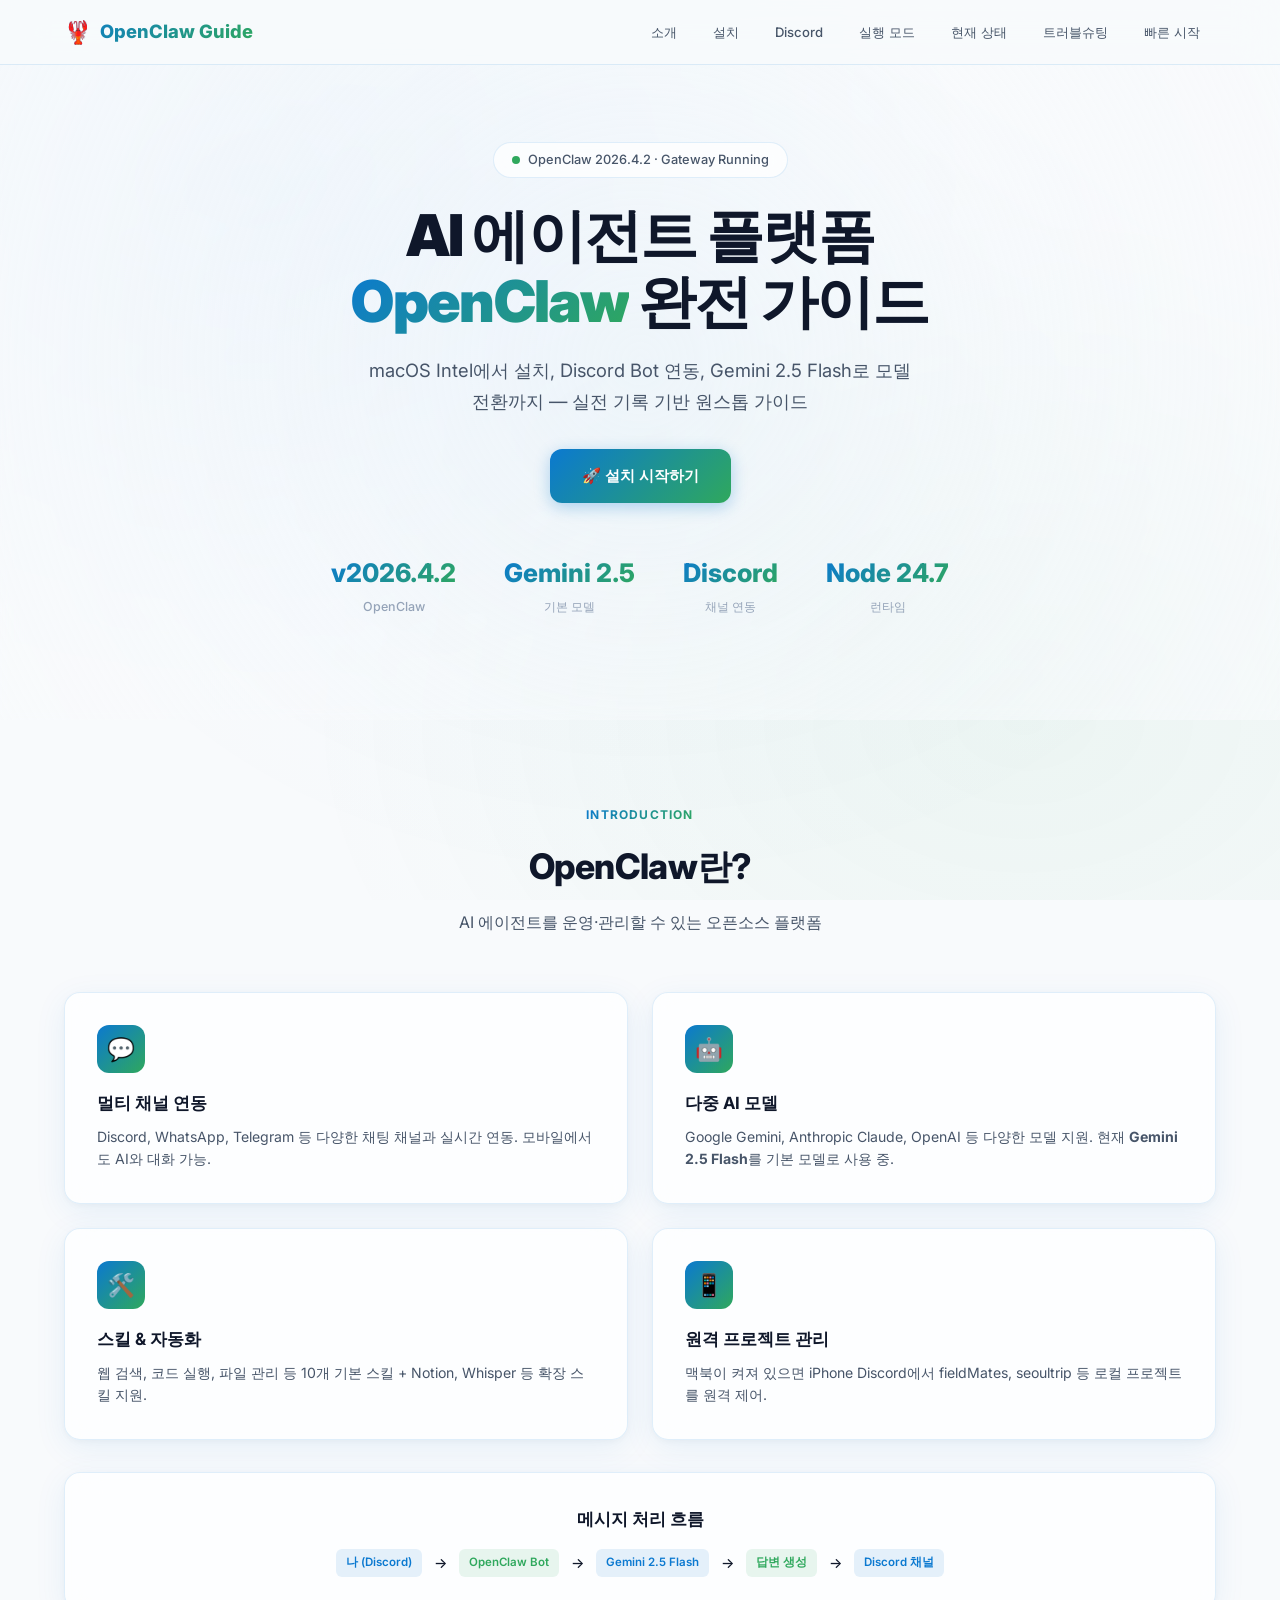
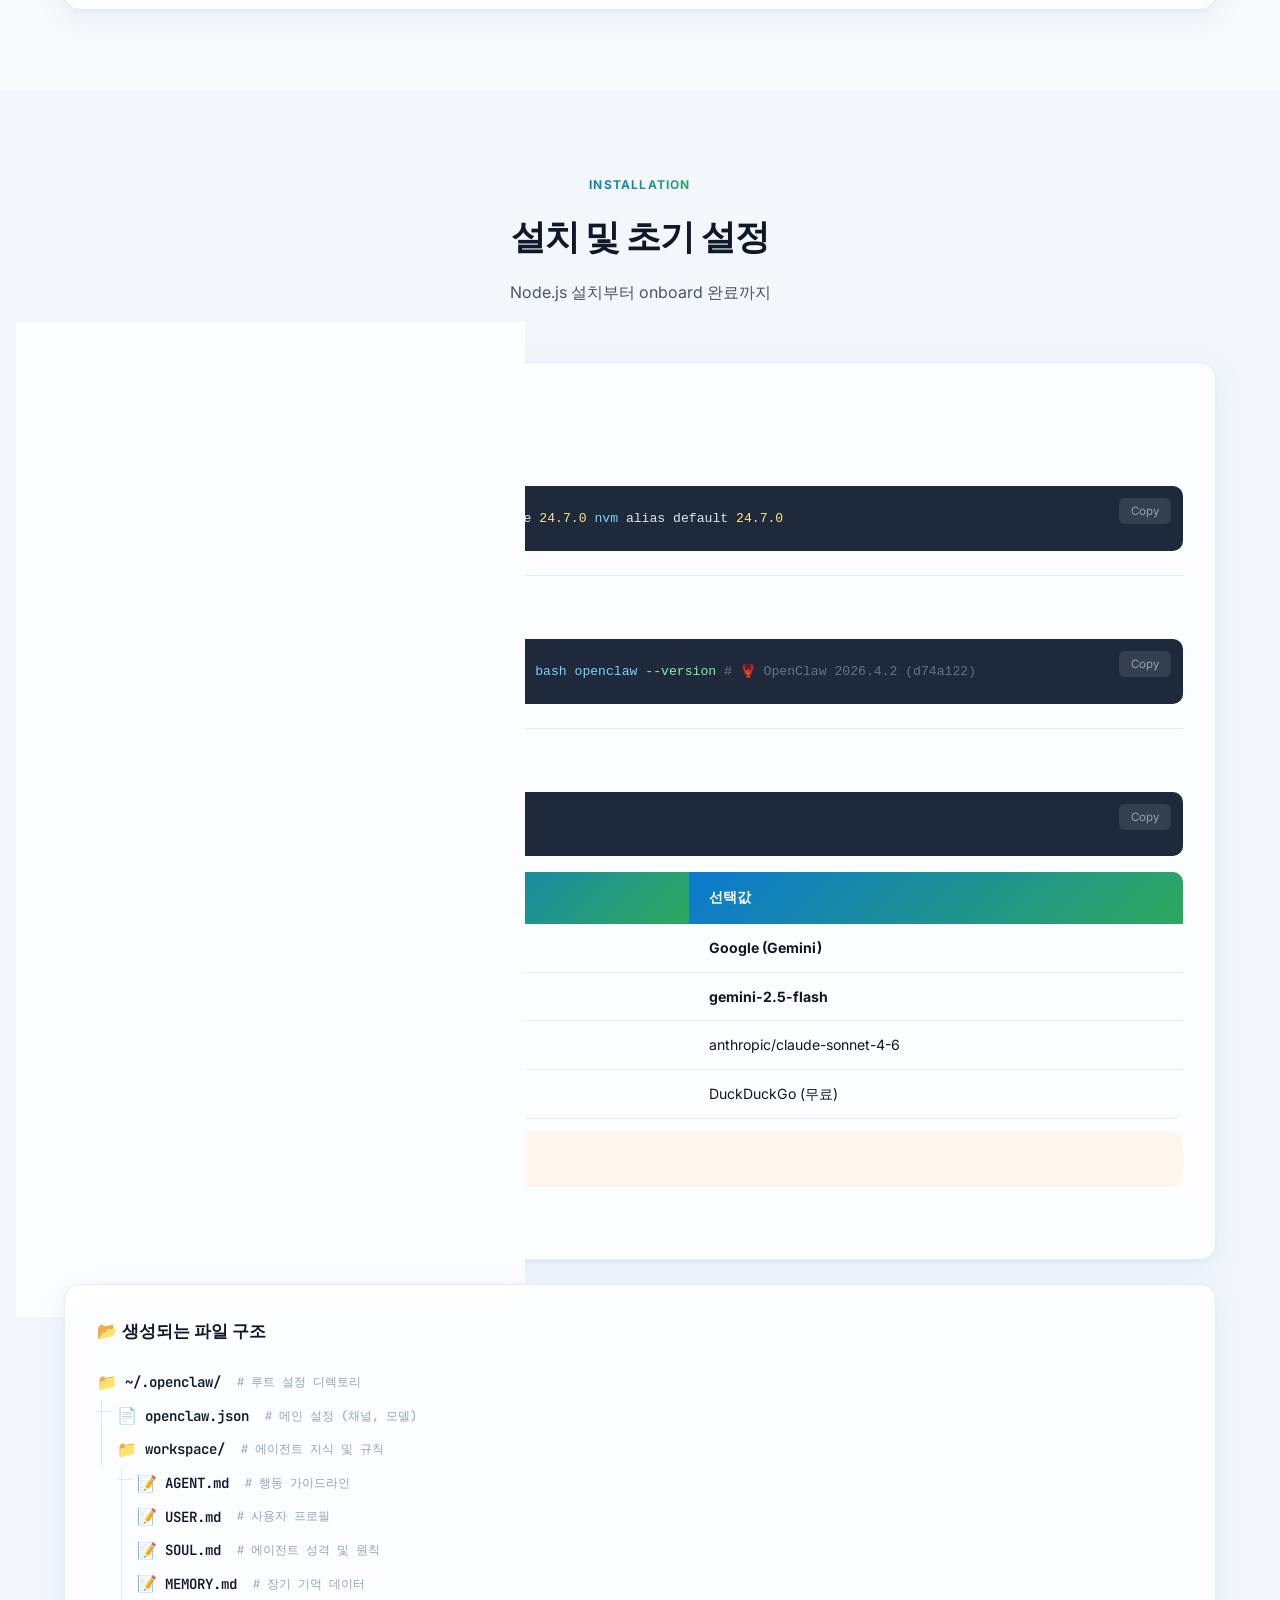
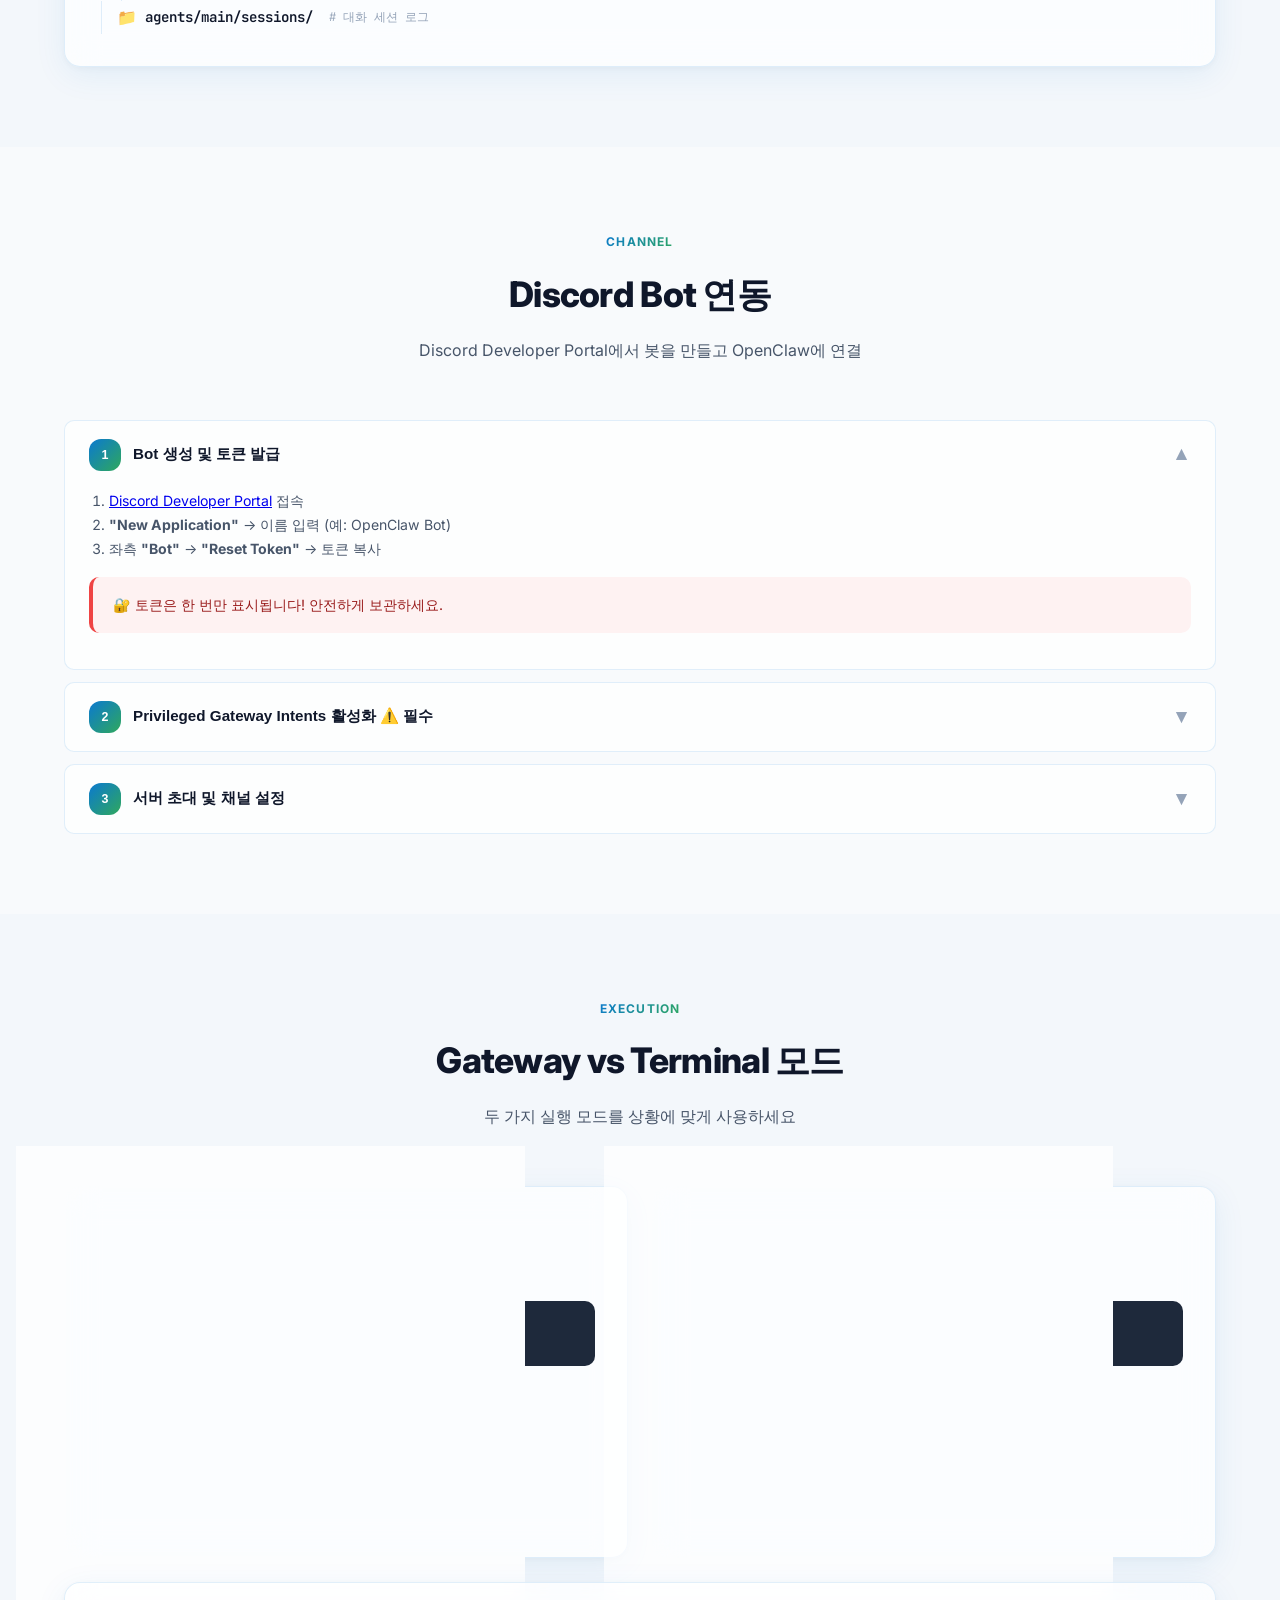
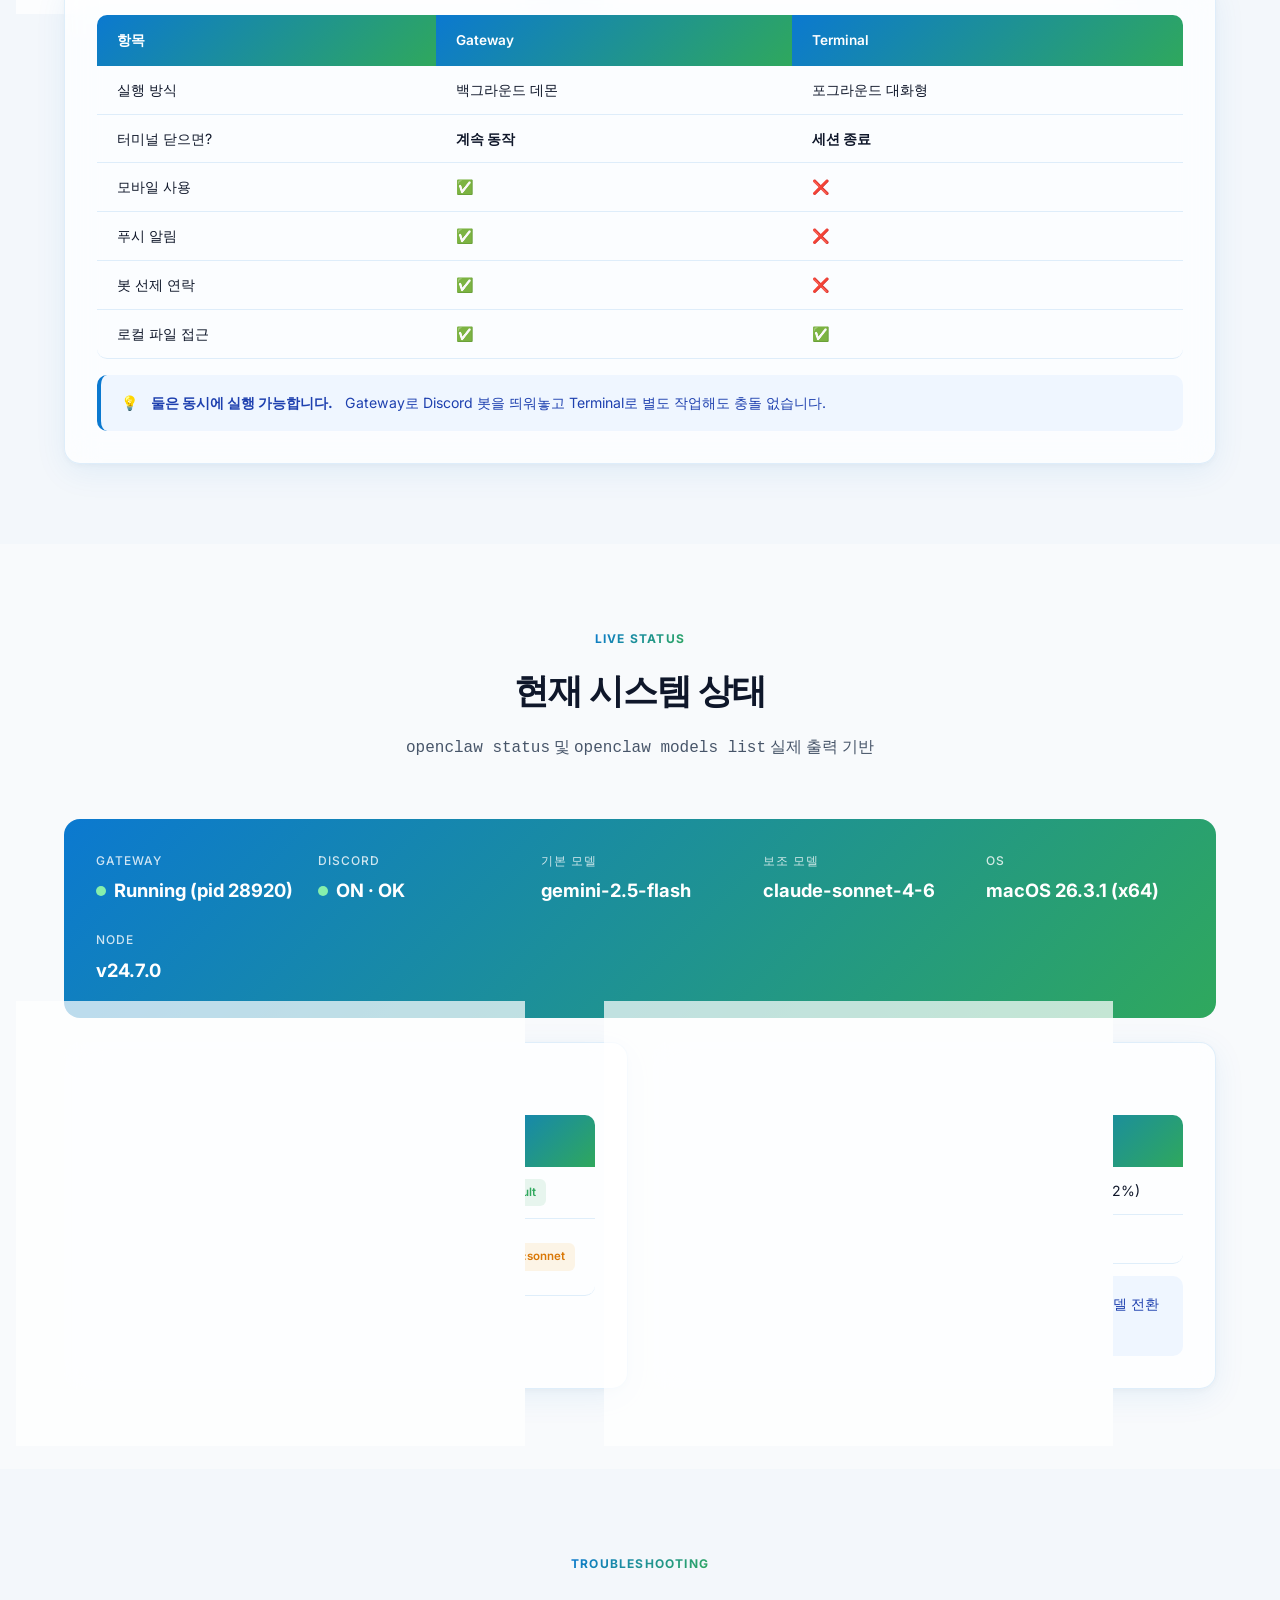
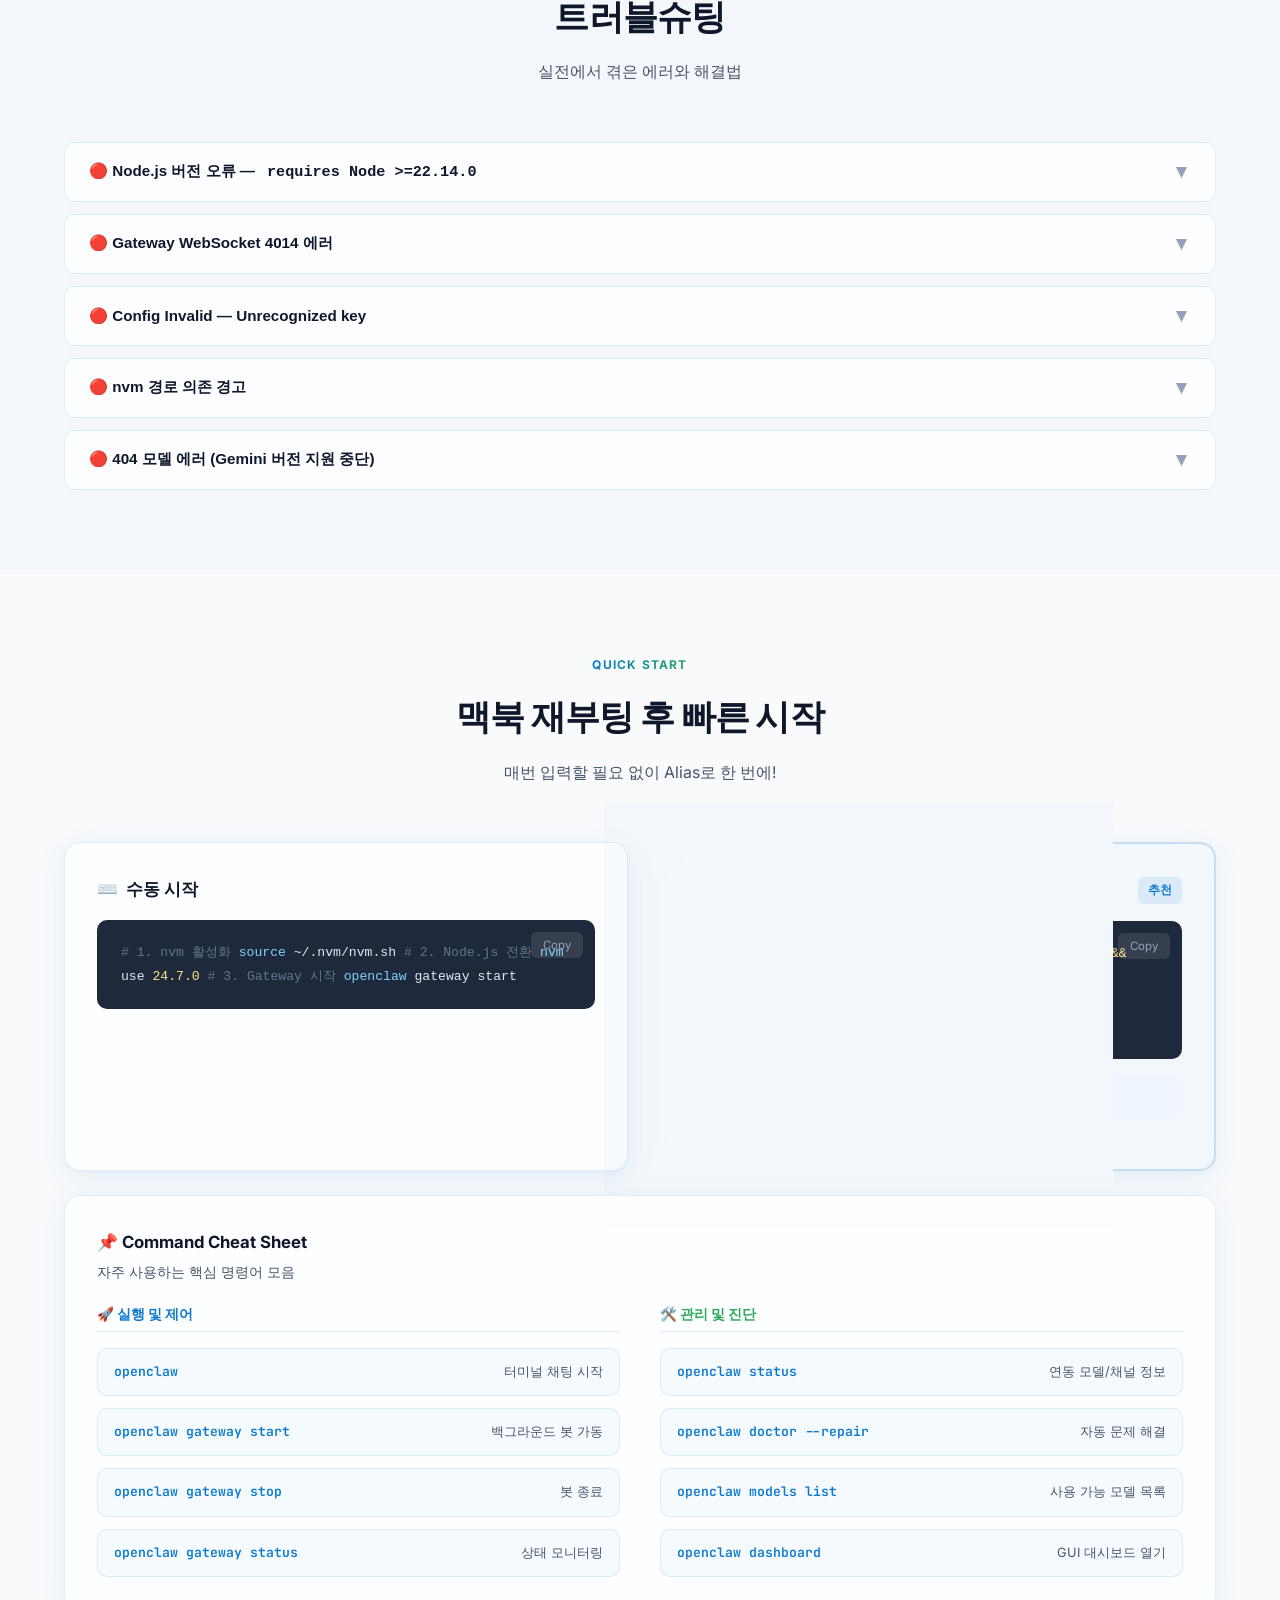
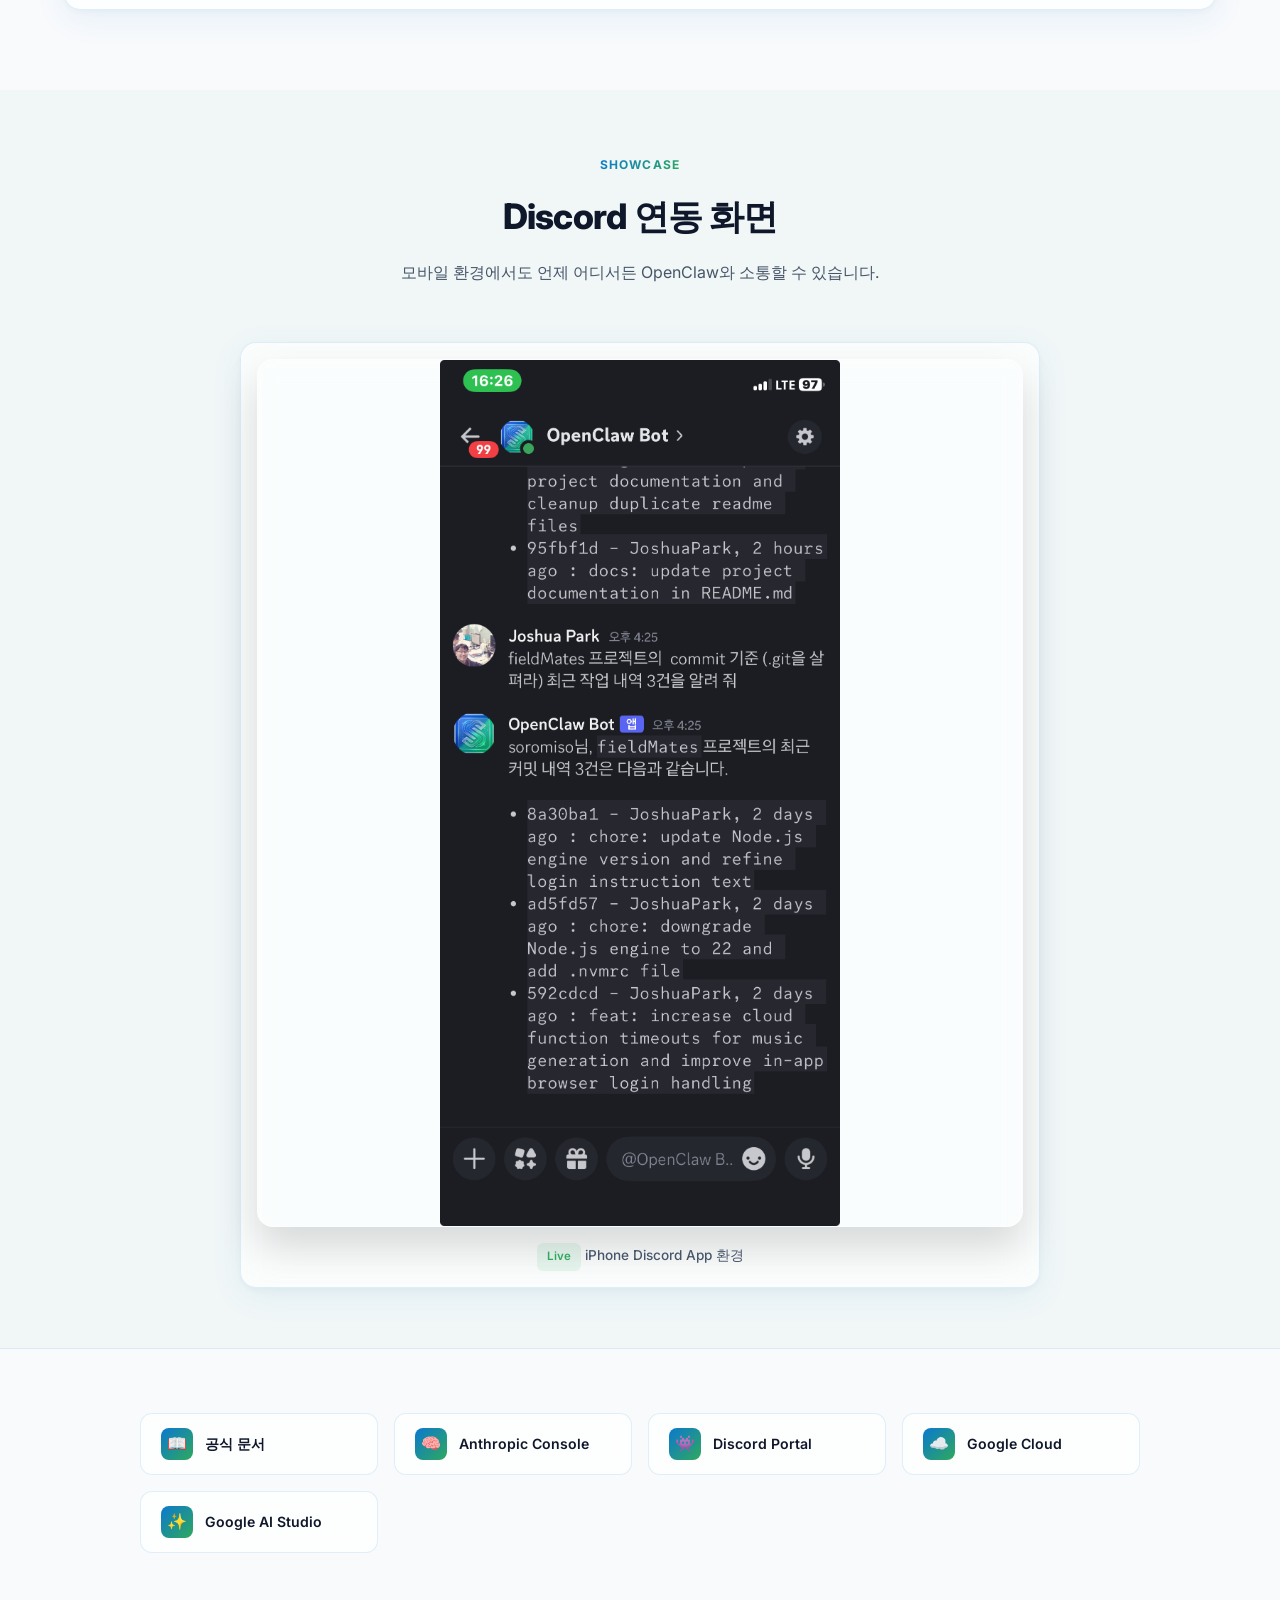
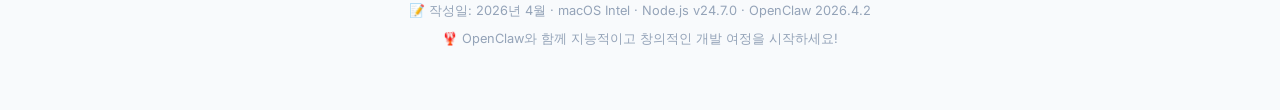
==== commit d86e5a9d: "feat: add Discord branding assets to project and public directories" ====
--- a/index.html
+++ b/index.html
@@ -501,6 +501,26 @@
             <div class="cmd-item"><span class="cmd-text">openclaw dashboard</span> <span class="cmd-desc">GUI 대시보드 열기</span></div>
           </div>
         </div>
+      </div>
+    </div>
+  </div>
+</section>
+
+<!-- ═══ DEMO / SHOWCASE ═══ -->
+<section id="demo" style="padding: 60px 0; background:rgba(47,168,93,0.03);">
+  <div class="container">
+    <div class="section-header animate">
+      <div class="section-tag">Showcase</div>
+      <h2 class="section-title">Discord 연동 화면</h2>
+      <p class="section-desc">모바일 환경에서도 언제 어디서든 OpenClaw와 소통할 수 있습니다.</p>
+    </div>
+    
+    <div class="glass-card animate" style="padding: 16px; text-align: center; max-width: 800px; margin: 0 auto;">
+      <div style="border-radius: 16px; overflow: hidden; box-shadow: 0 20px 40px rgba(0,0,0,0.15); border: 1px solid rgba(255,255,255,0.4); display: flex; justify-content: center;">
+        <img src="discord_openclaw.png" alt="Discord OpenClaw 연동 화면" style="width: 100%; max-width: 400px; height: auto; display: block; object-fit: contain; transition: transform 0.3s ease;">
+      </div>
+      <div style="margin-top: 16px; font-size: 0.85rem; color: var(--text-secondary); font-weight: 500;">
+        <span class="tag green">Live</span> iPhone Discord App 환경
       </div>
     </div>
   </div>
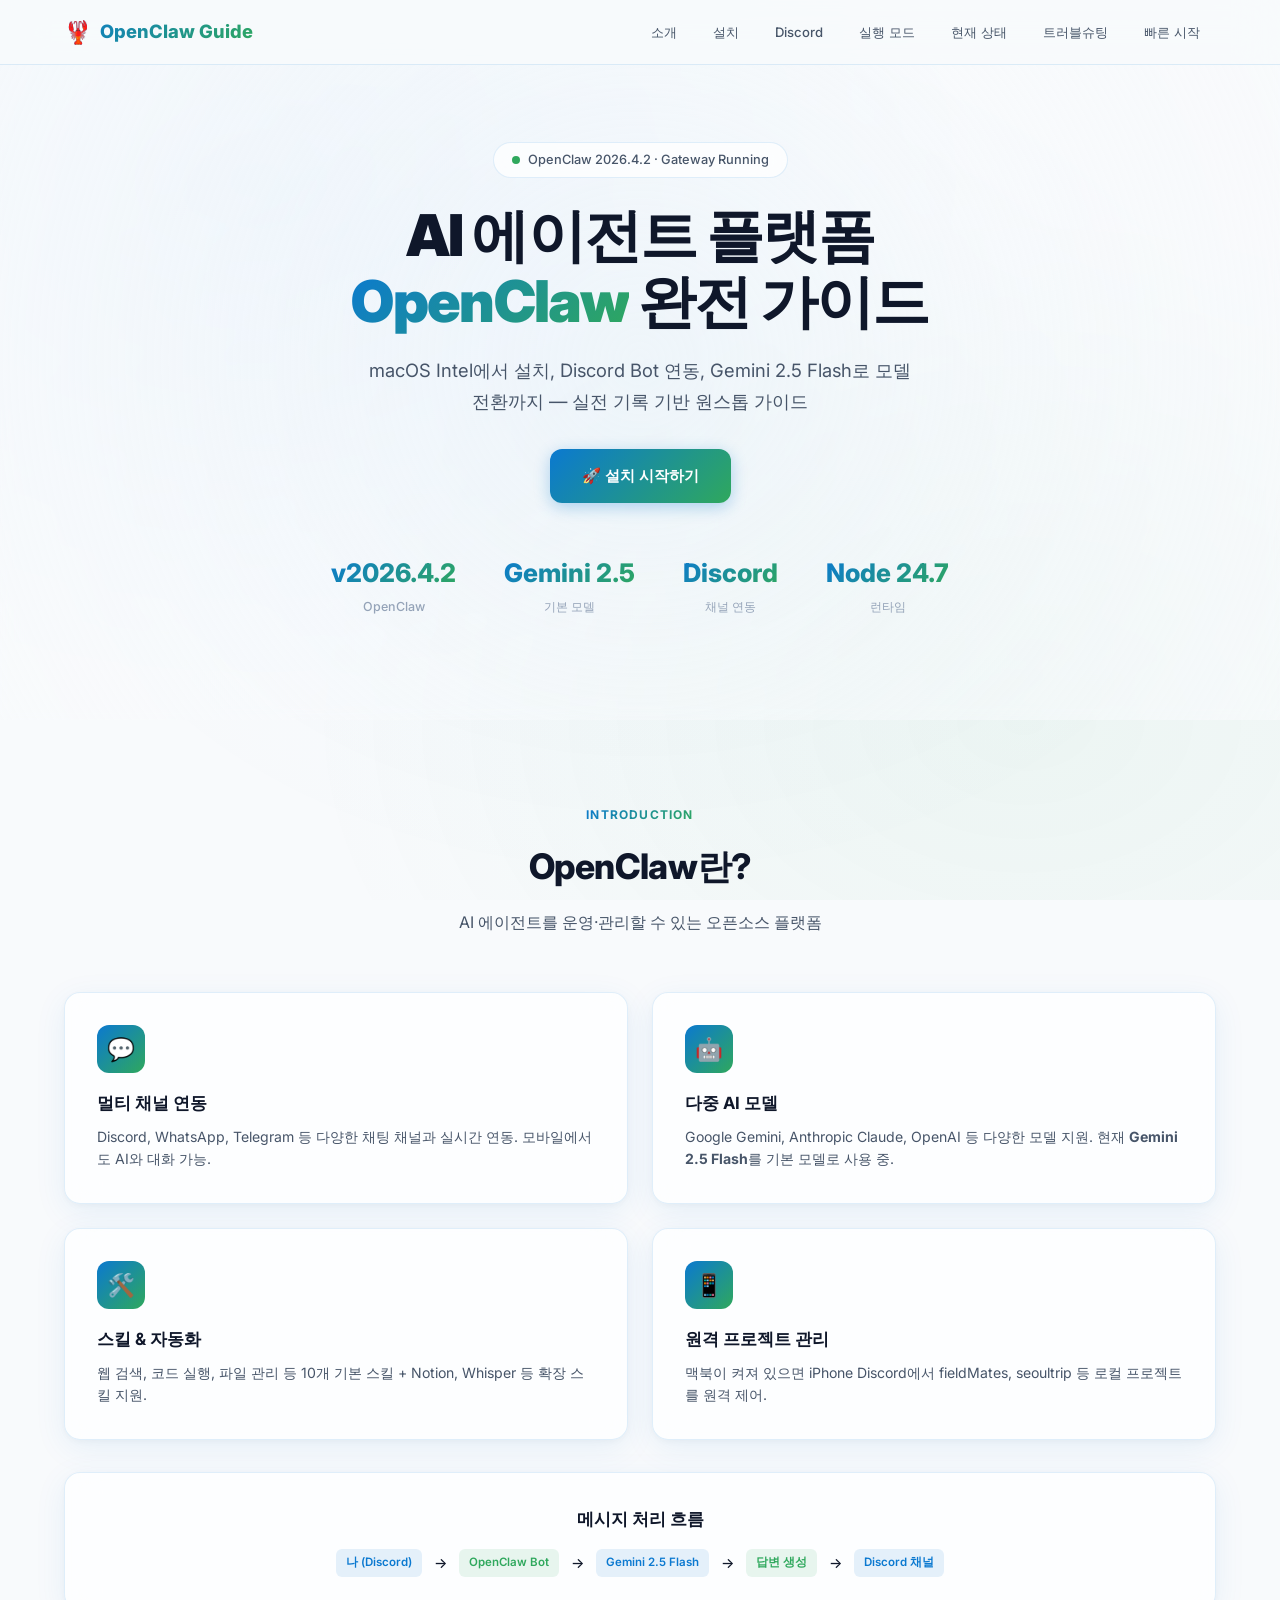
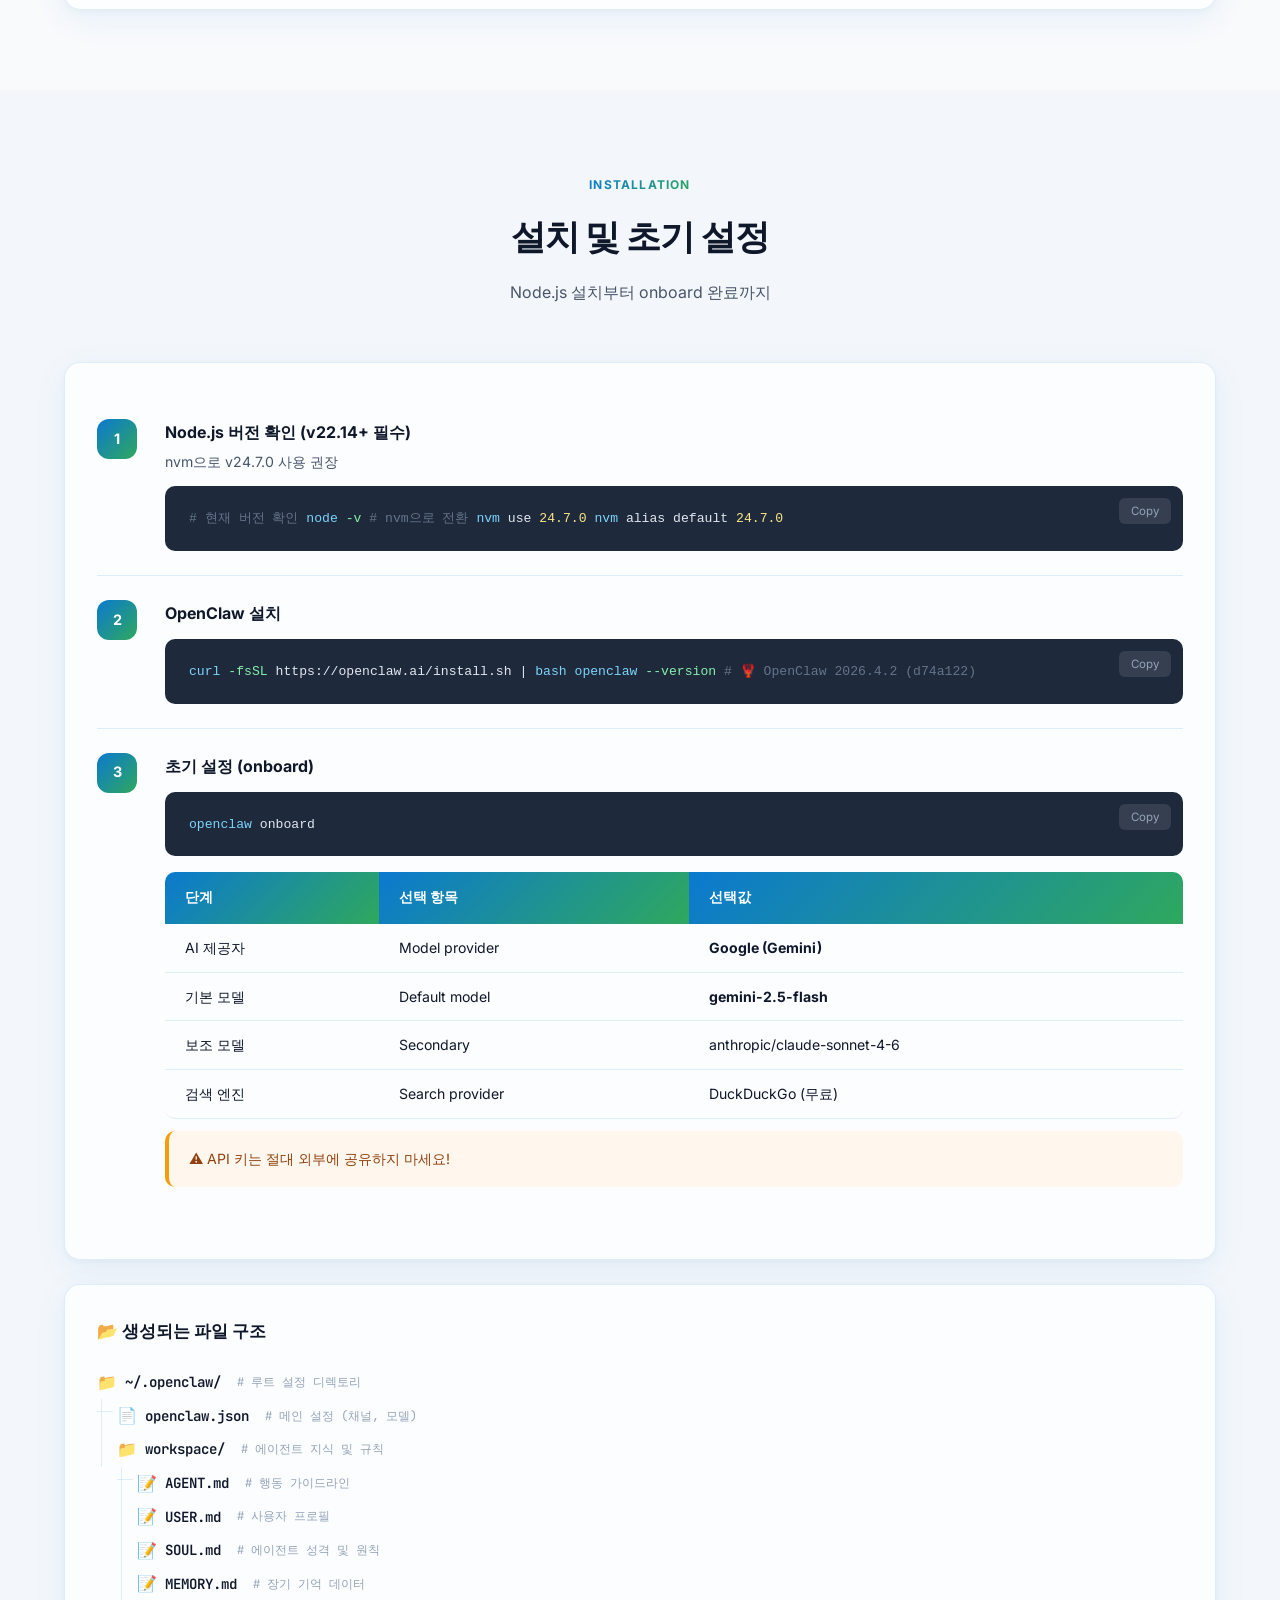
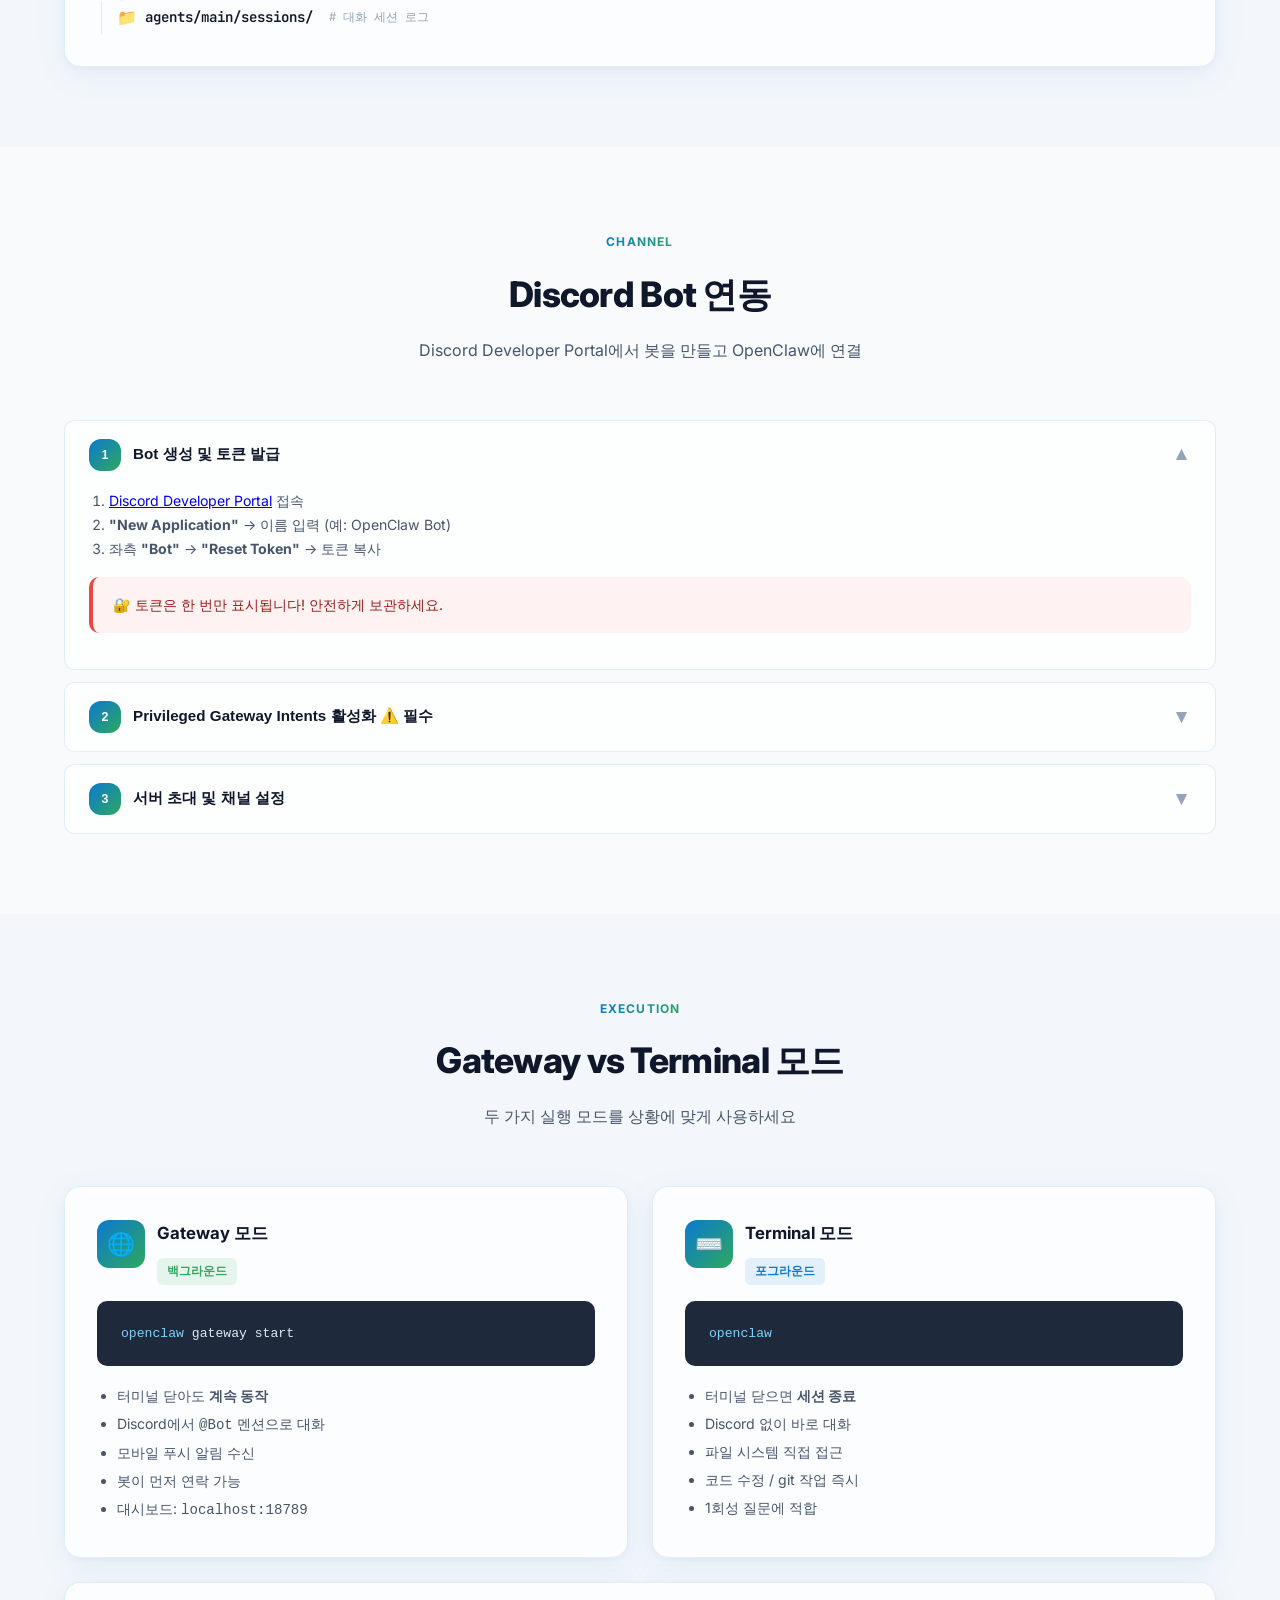
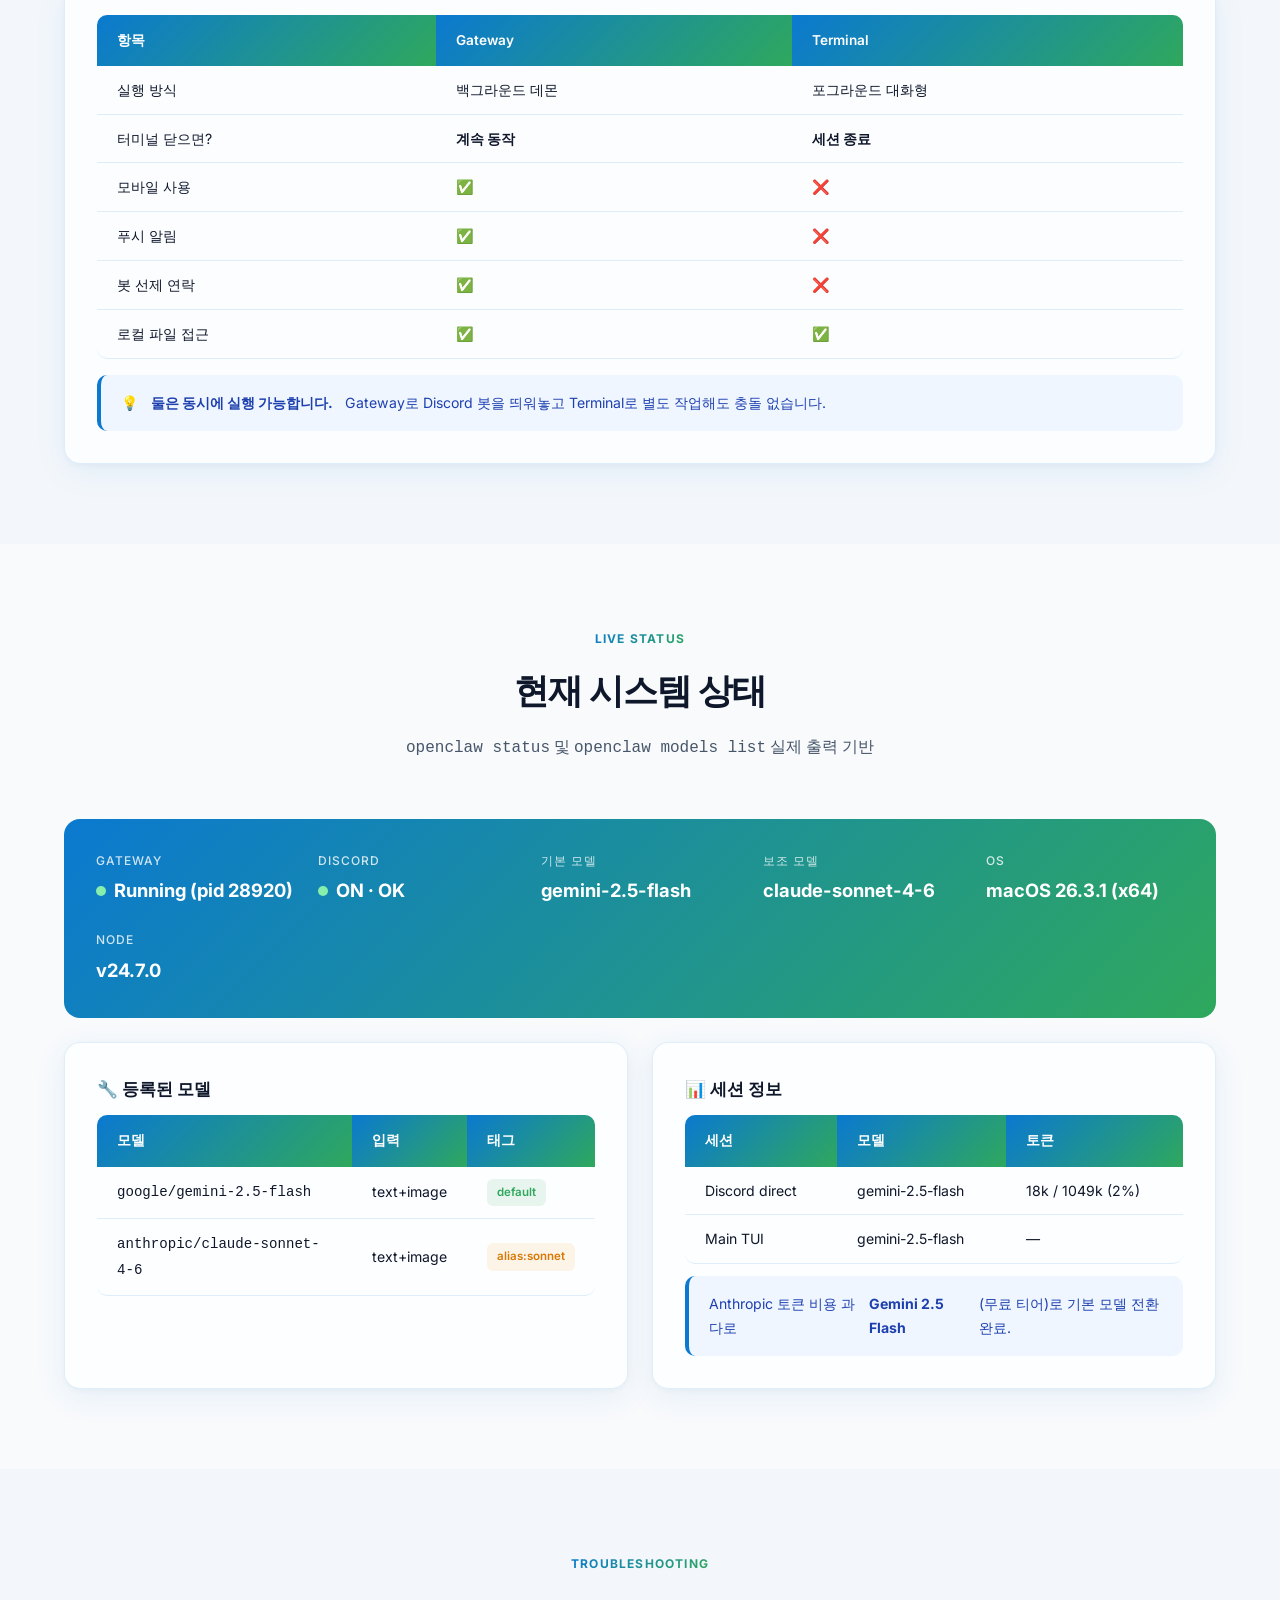
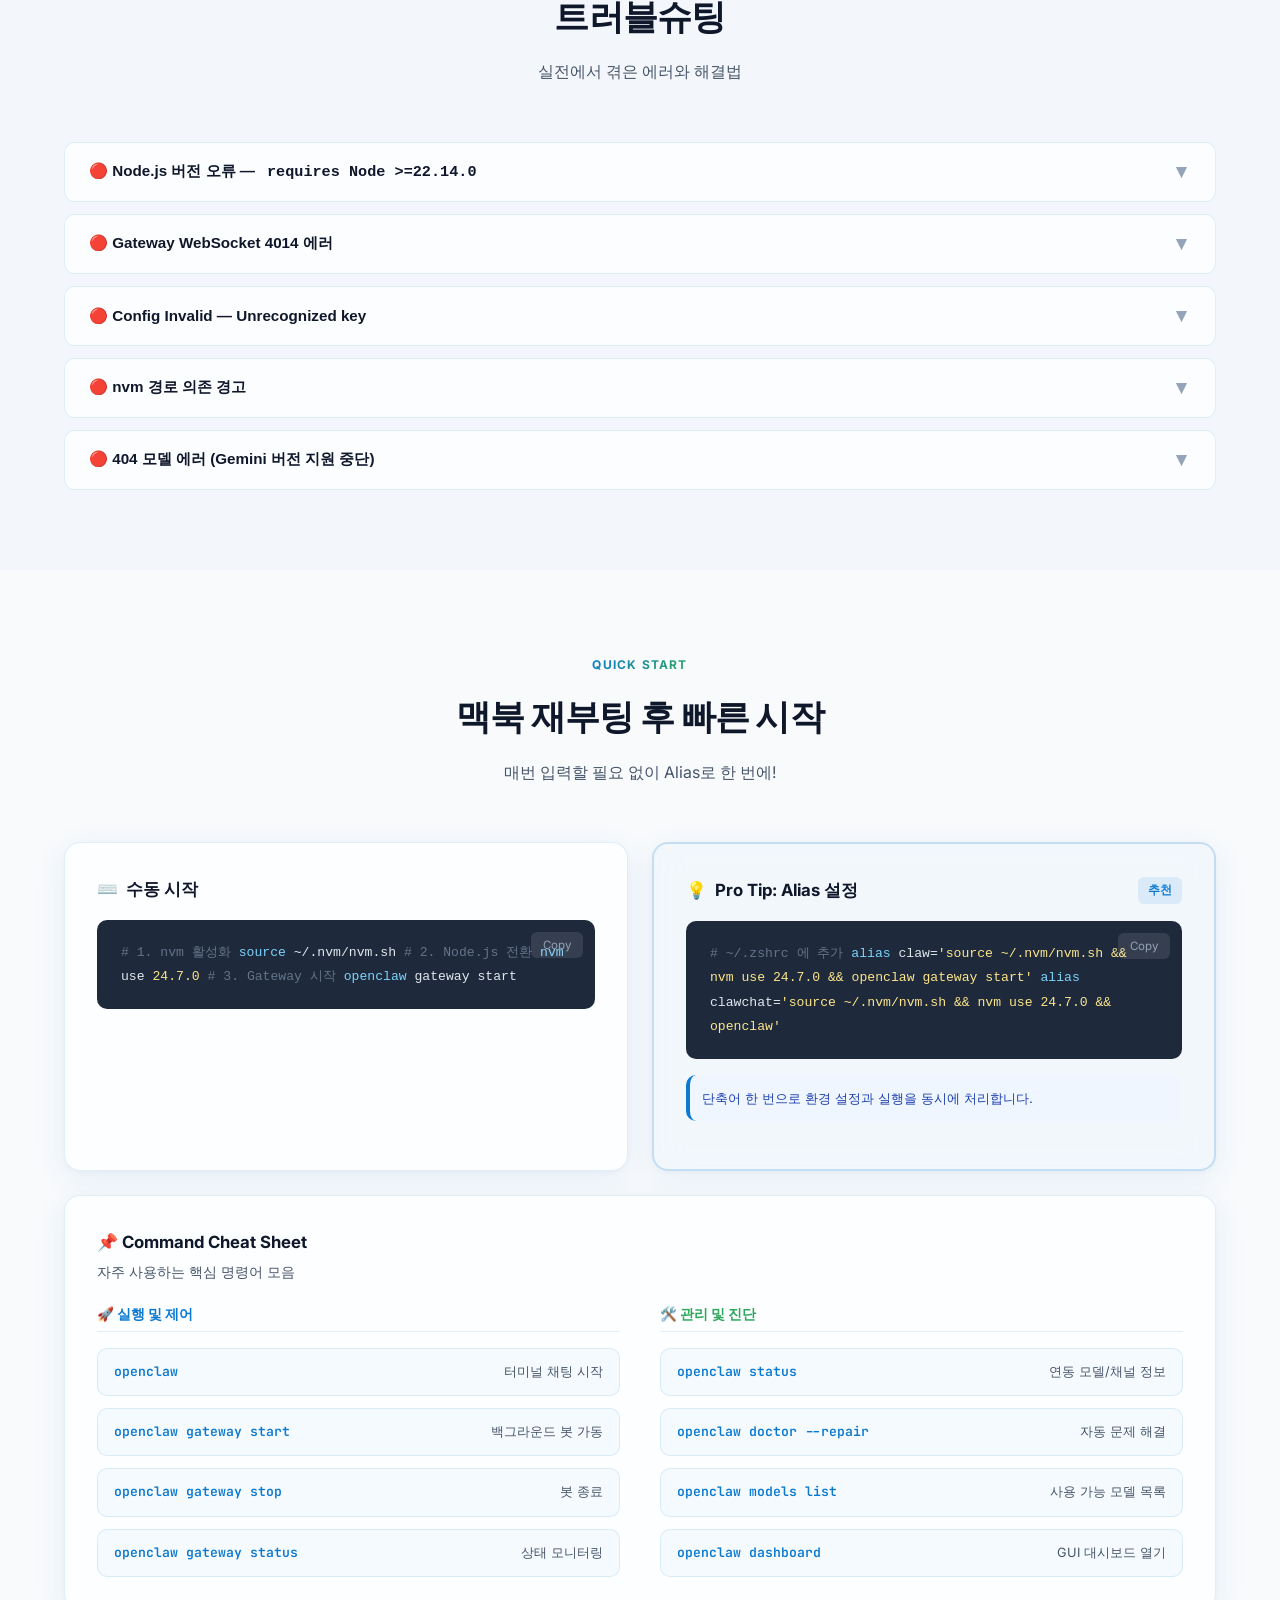
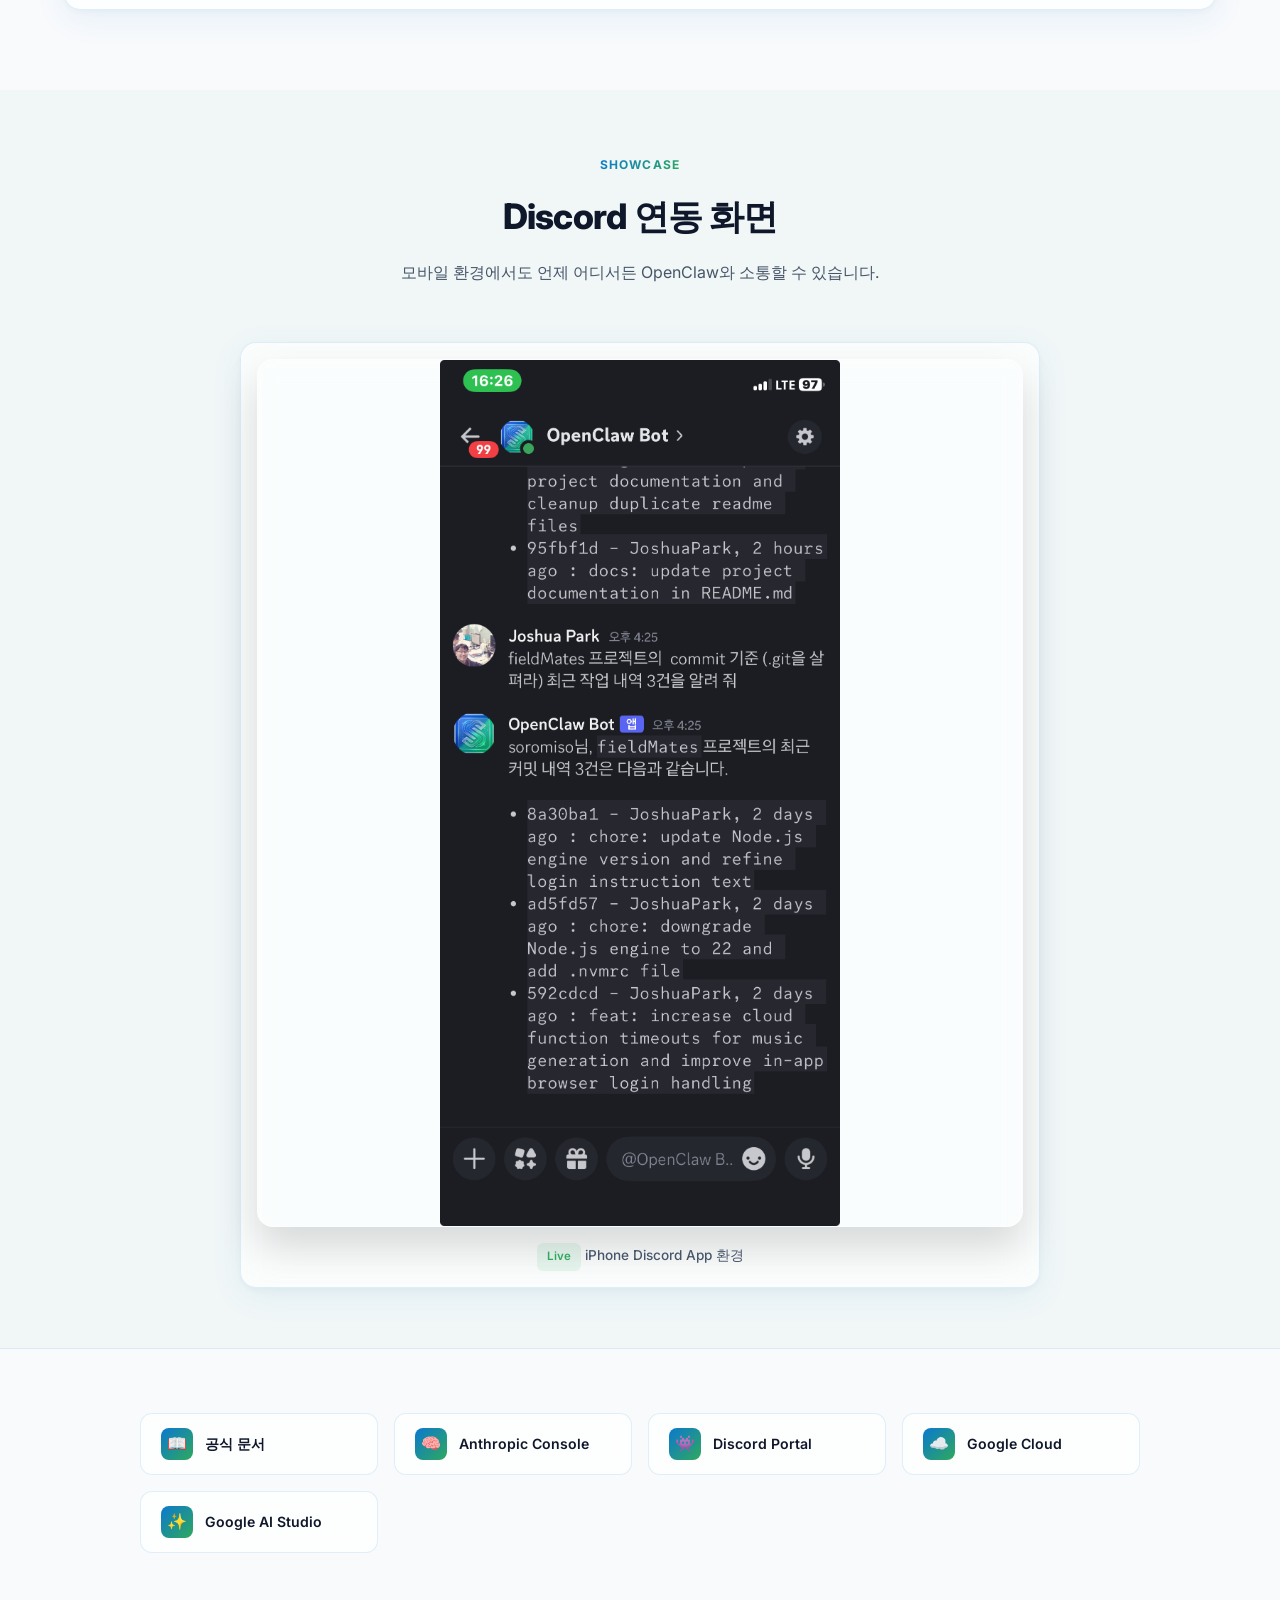
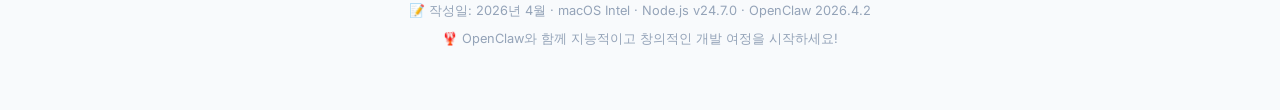
==== commit 749bc410: "feat: add PWA manifest and application icons to support installable web app functionality" ====
--- a/index.html
+++ b/index.html
@@ -2,9 +2,30 @@
 <html lang="ko">
 <head>
   <meta charset="UTF-8">
-  <meta name="viewport" content="width=device-width, initial-scale=1.0">
+  <meta name="viewport" content="width=device-width, initial-scale=1.0, maximum-scale=1.0, user-scalable=no">
   <title>🦞 OpenClaw 설치 및 설정 가이드 — macOS Intel</title>
   <meta name="description" content="macOS Intel CPU 환경에서 OpenClaw를 설치하고 Discord Bot을 연동하며 Gemini 2.5 Flash 모델로 AI 에이전트를 운영하는 완전 가이드">
+  <meta name="theme-color" content="#0B79D0">
+
+  <!-- PWA & Favicon -->
+  <link rel="manifest" href="/manifest.json">
+  <link rel="icon" type="image/png" sizes="512x512" href="/icon.png">
+  <link rel="apple-touch-icon" href="/icon.png">
+
+  <!-- Open Graph / Facebook / Kakao -->
+  <meta property="og:type" content="website">
+  <meta property="og:url" content="https://openclawex.web.app/">
+  <meta property="og:title" content="OpenClaw 설치 및 설정 가이드 — macOS Intel">
+  <meta property="og:description" content="macOS Intel CPU 환경에서 OpenClaw를 설치하고 Discord Bot을 연동하며 Gemini 2.5 Flash 모델로 AI 에이전트를 운영하는 완전 가이드">
+  <meta property="og:image" content="https://openclawex.web.app/thumbnail.png">
+
+  <!-- Twitter (X) -->
+  <meta name="twitter:card" content="summary_large_image">
+  <meta name="twitter:url" content="https://openclawex.web.app/">
+  <meta name="twitter:title" content="OpenClaw 설치 및 설정 가이드 — macOS Intel">
+  <meta name="twitter:description" content="macOS Intel CPU 환경에서 OpenClaw를 설치하고 Discord Bot을 연동하며 Gemini 2.5 Flash 모델로 AI 에이전트를 운영하는 완전 가이드">
+  <meta name="twitter:image" content="https://openclawex.web.app/thumbnail.png">
+
   <link rel="stylesheet" href="style.css">
 </head>
 <body>
@@ -514,7 +535,7 @@
       <h2 class="section-title">Discord 연동 화면</h2>
       <p class="section-desc">모바일 환경에서도 언제 어디서든 OpenClaw와 소통할 수 있습니다.</p>
     </div>
-    
+
     <div class="glass-card animate" style="padding: 16px; text-align: center; max-width: 800px; margin: 0 auto;">
       <div style="border-radius: 16px; overflow: hidden; box-shadow: 0 20px 40px rgba(0,0,0,0.15); border: 1px solid rgba(255,255,255,0.4); display: flex; justify-content: center;">
         <img src="discord_openclaw.png" alt="Discord OpenClaw 연동 화면" style="width: 100%; max-width: 400px; height: auto; display: block; object-fit: contain; transition: transform 0.3s ease;">
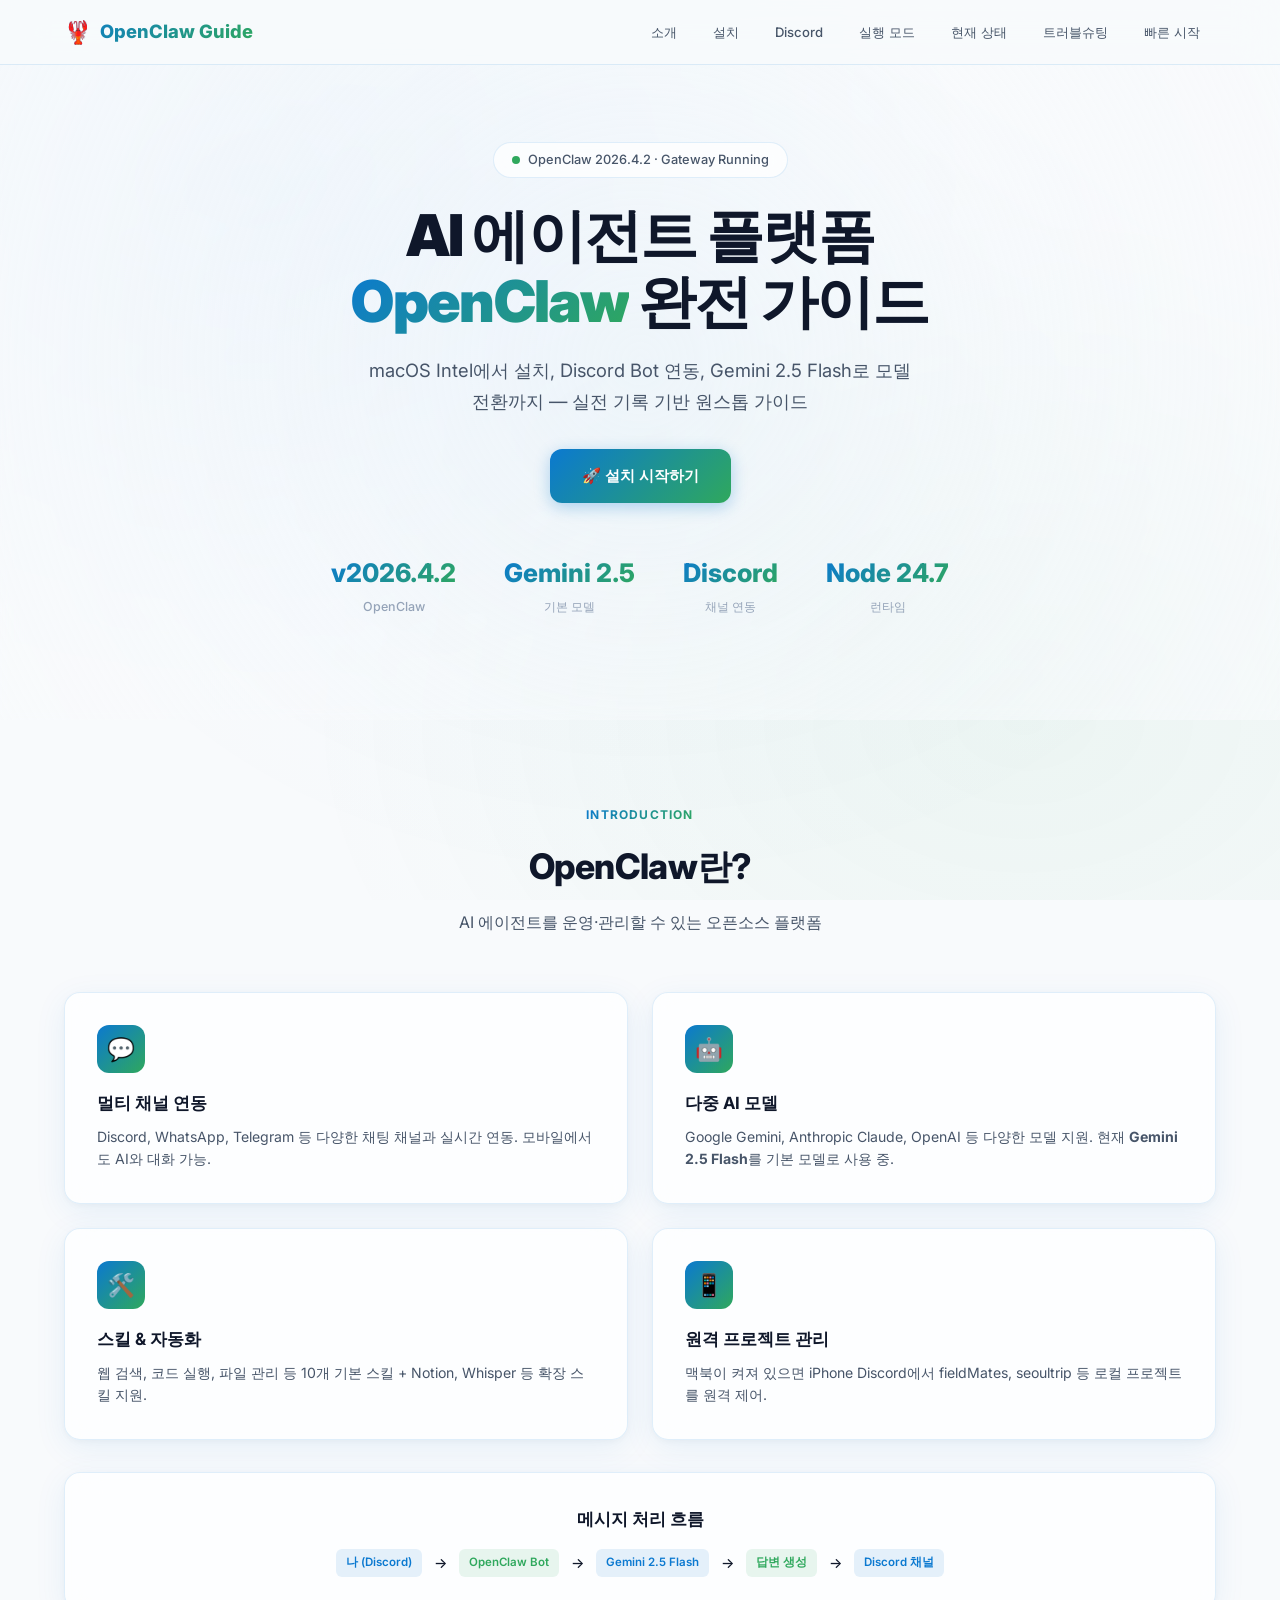
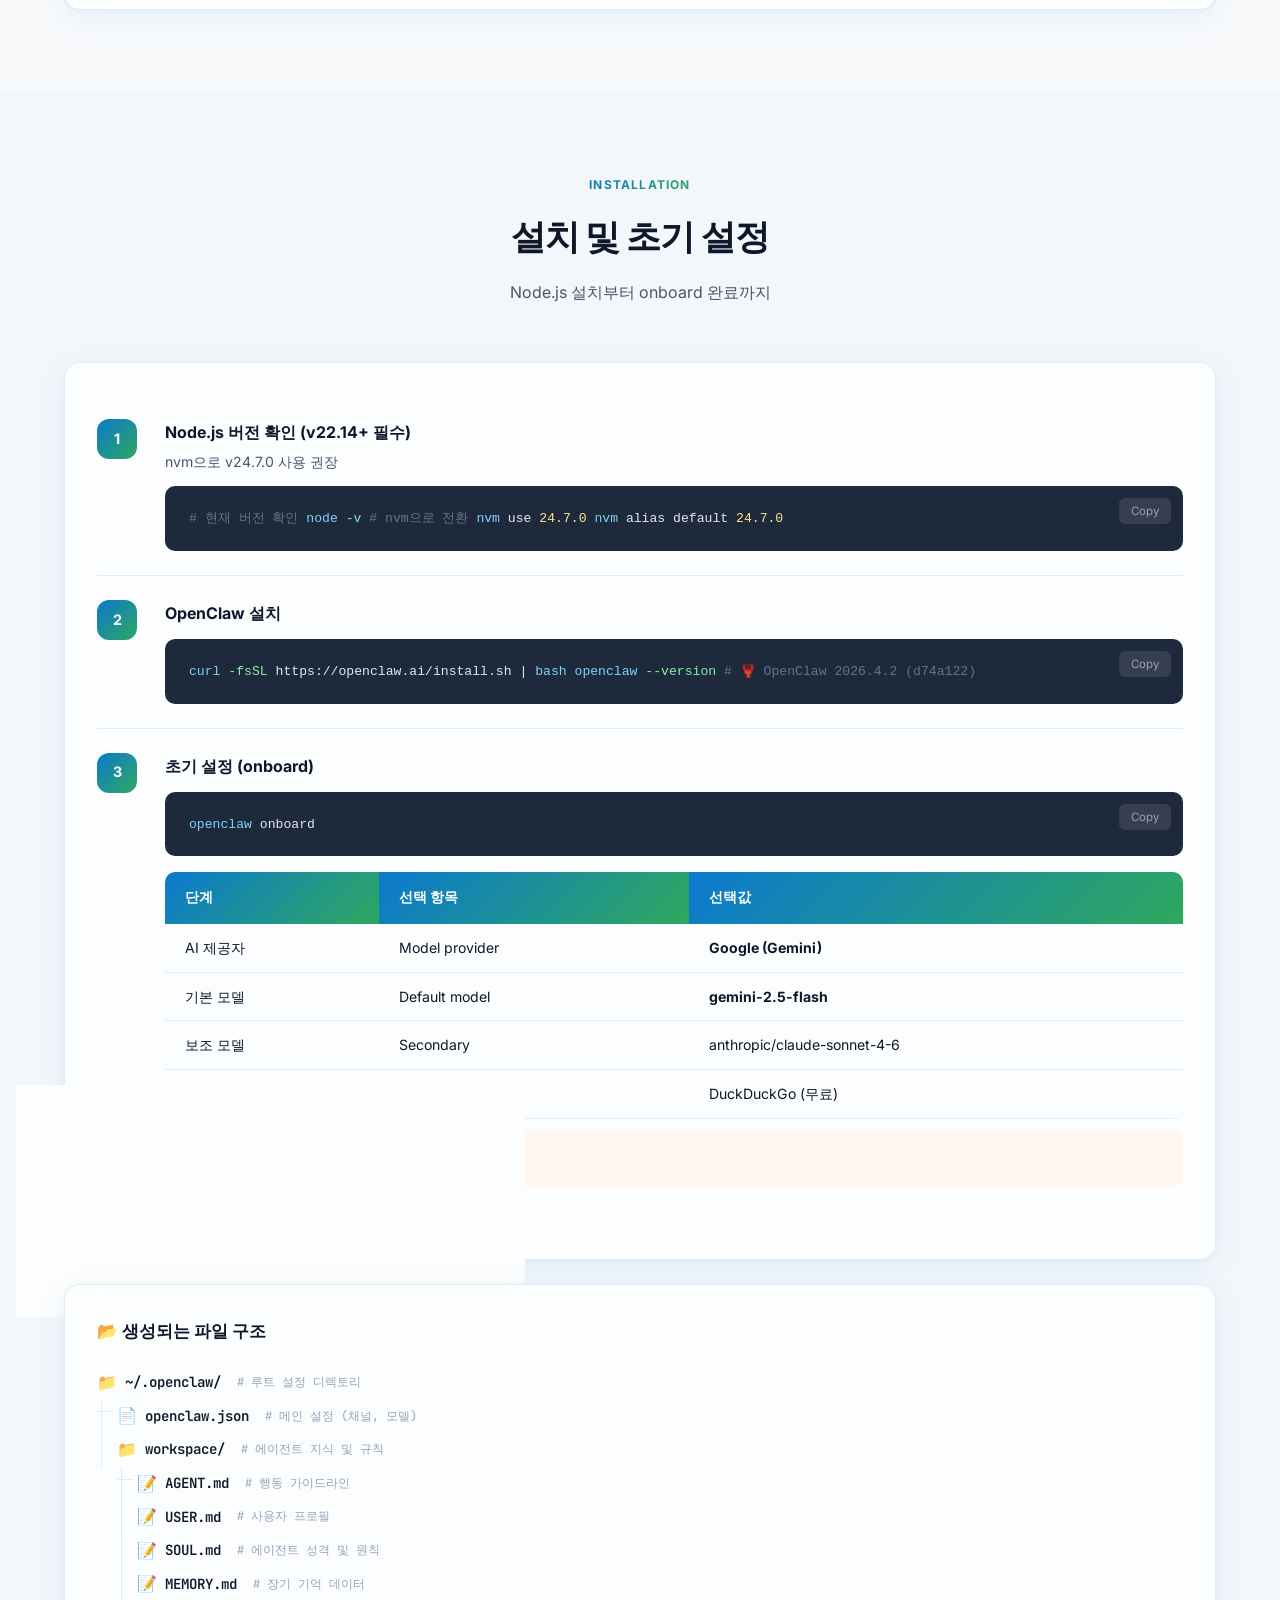
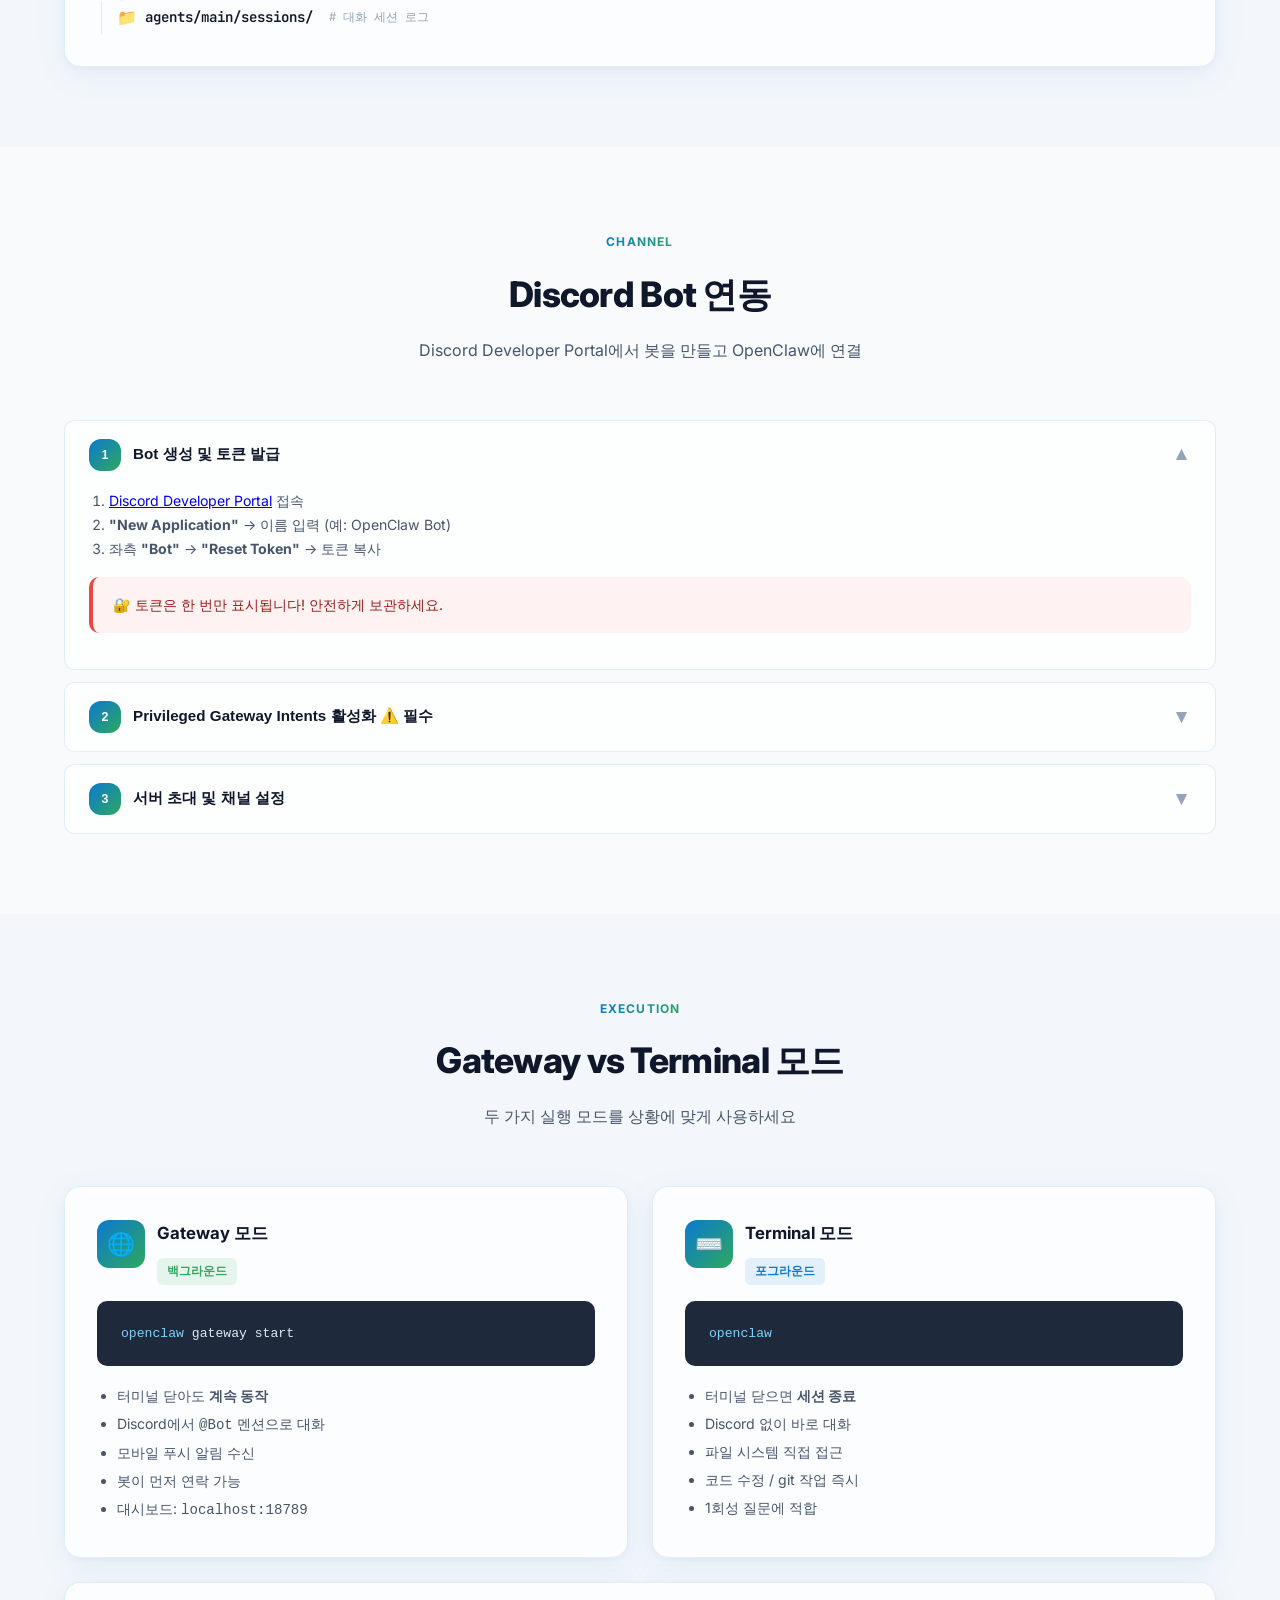
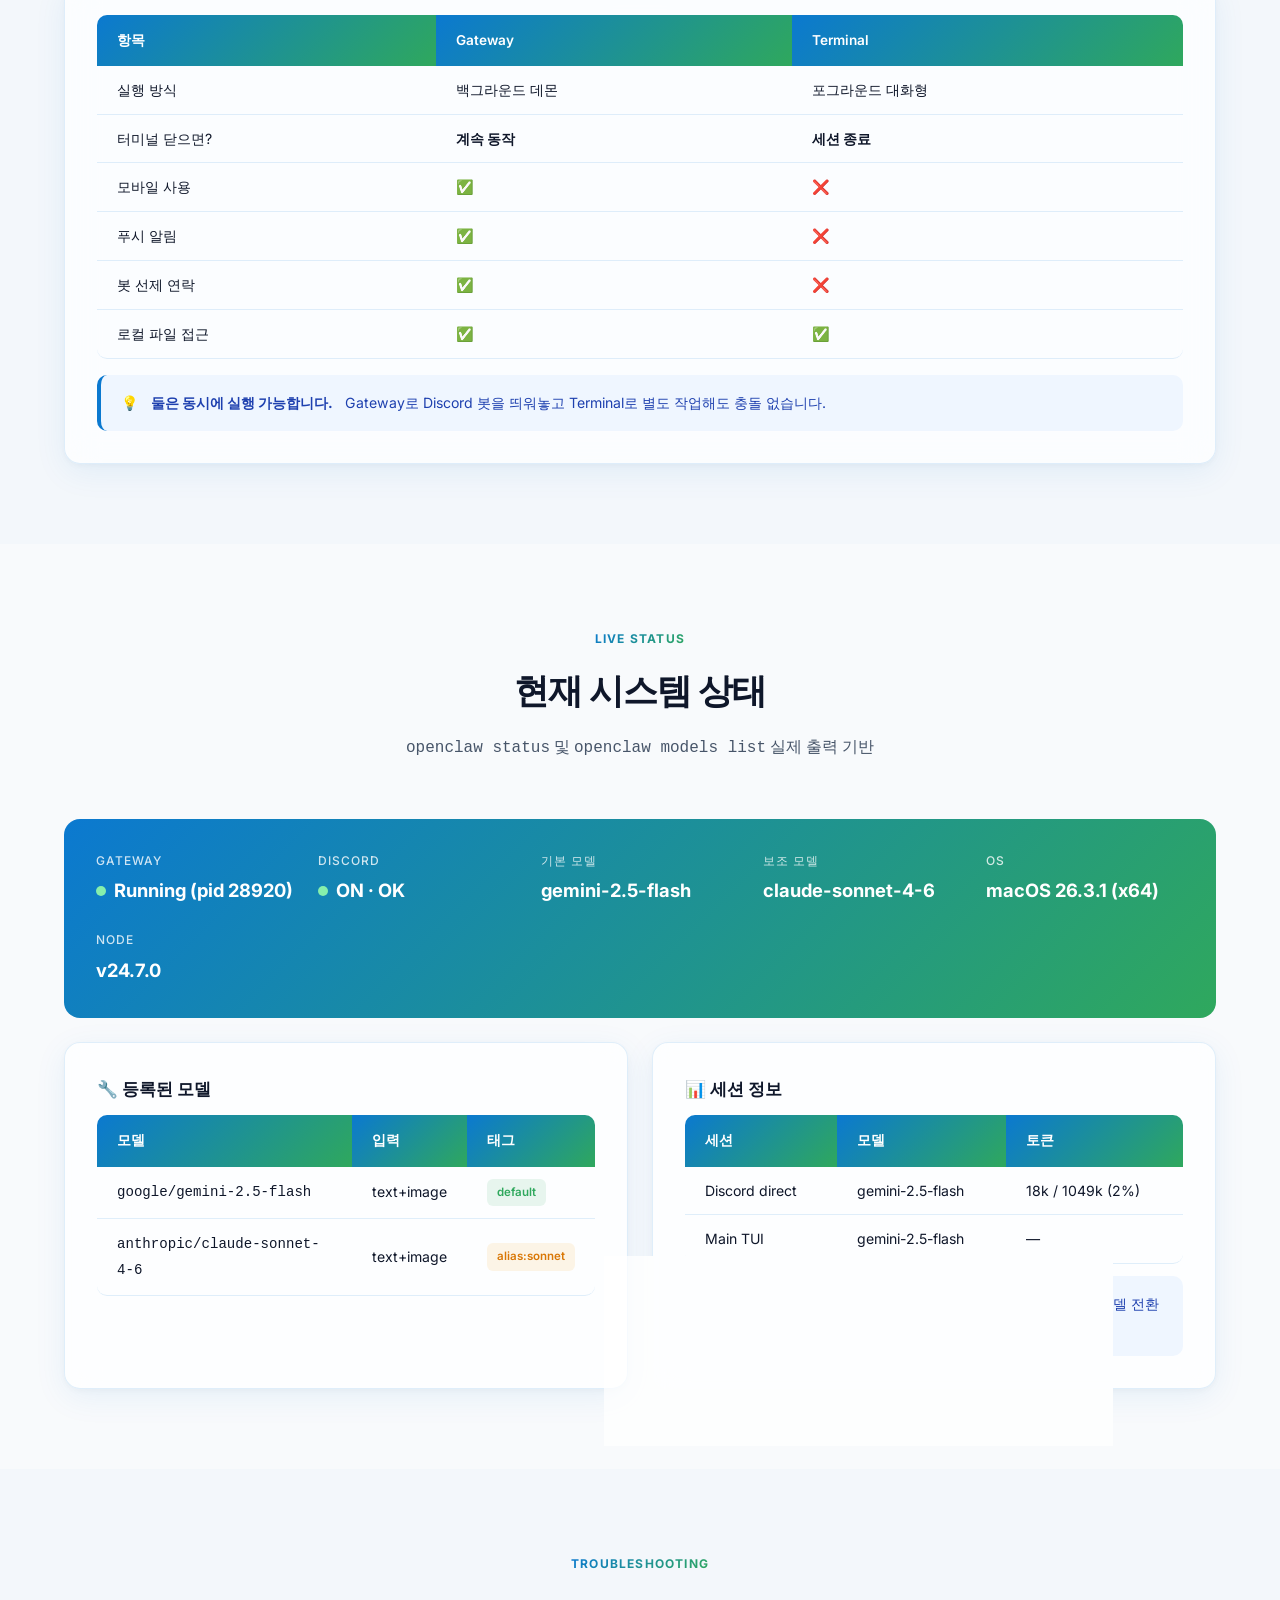
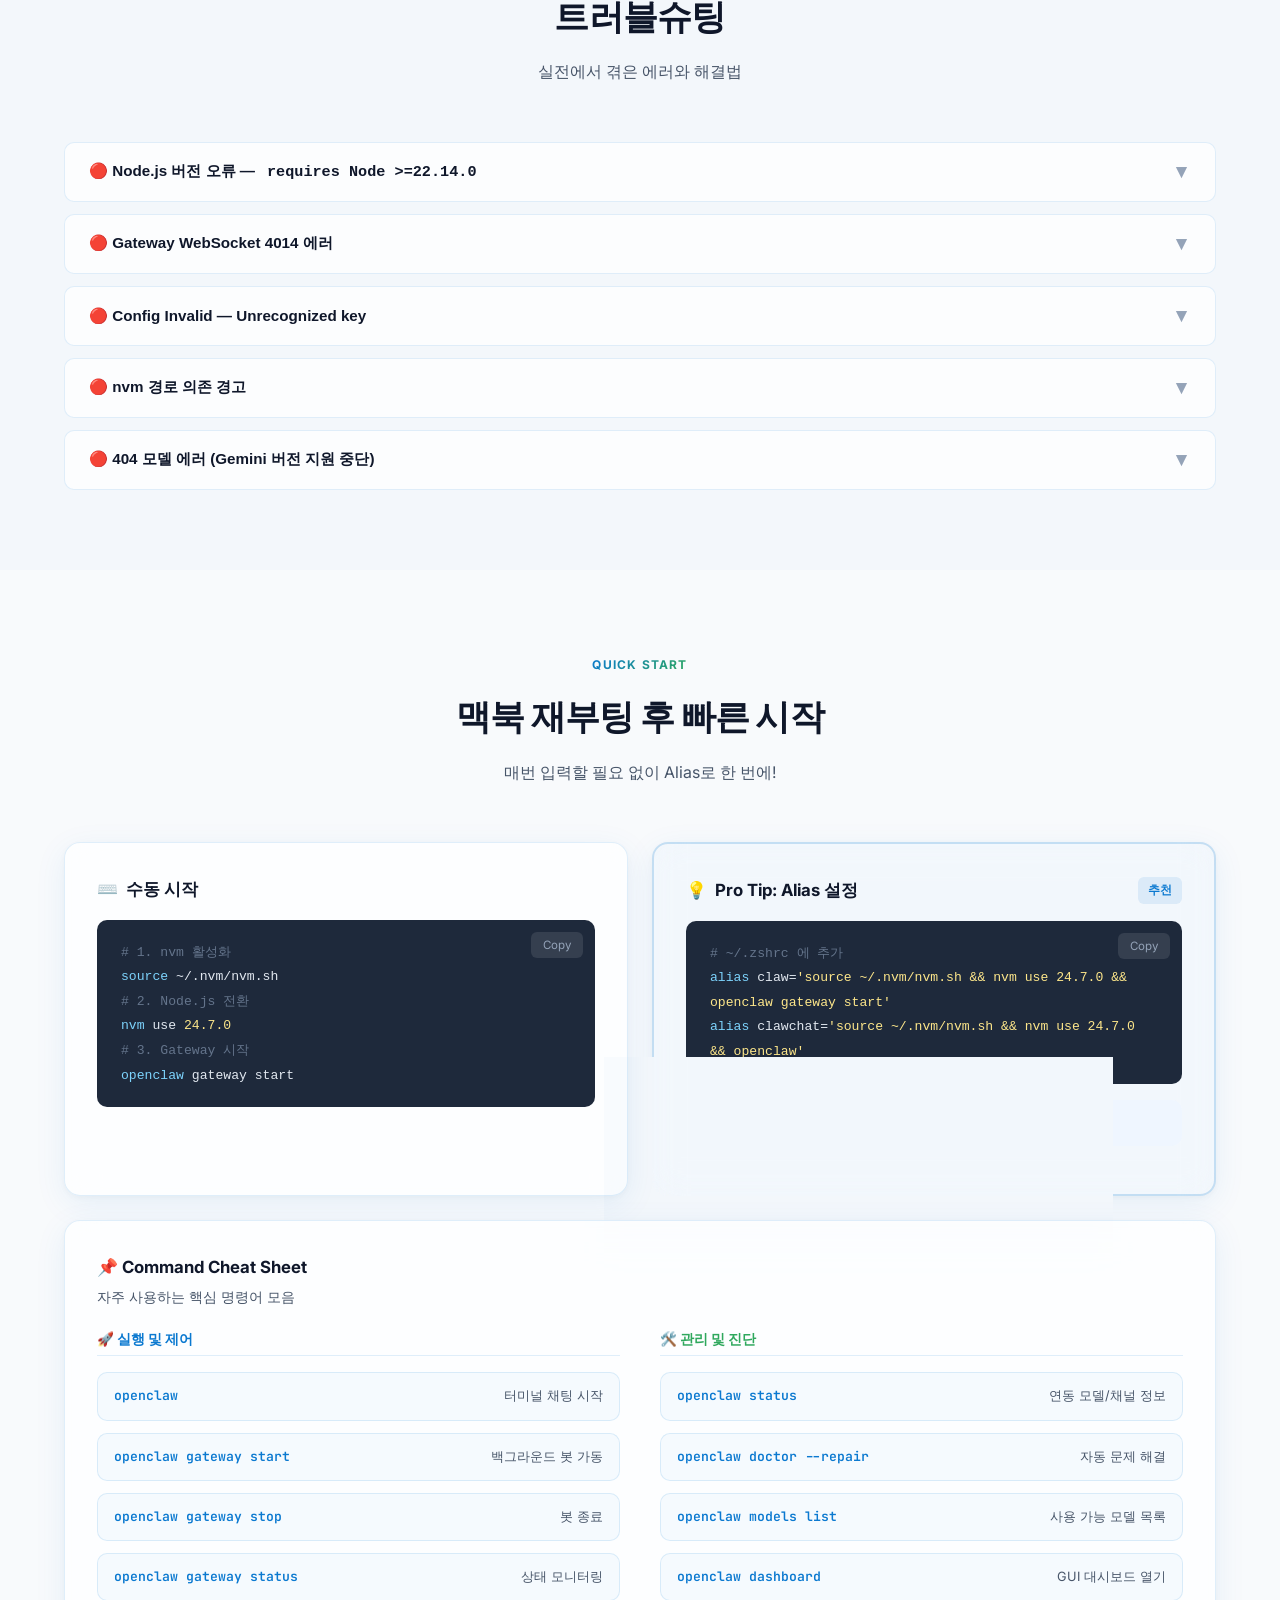
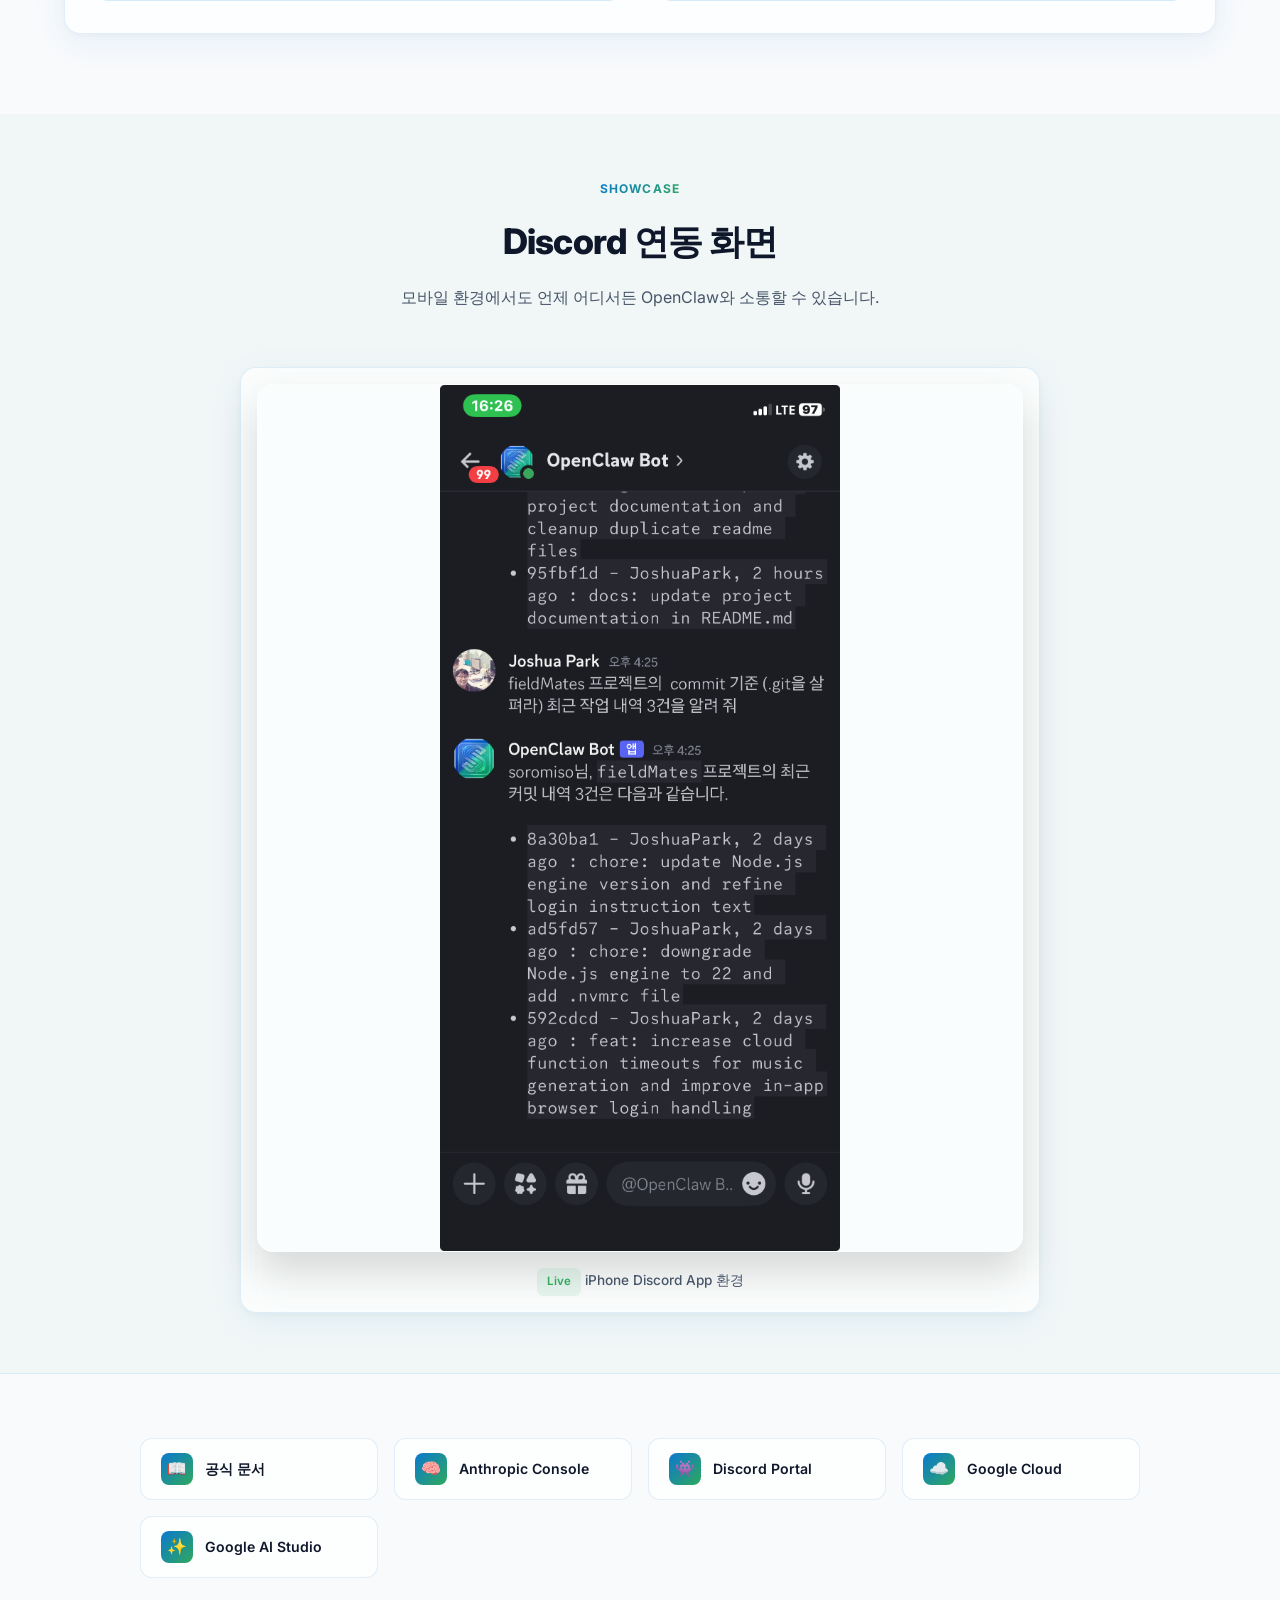
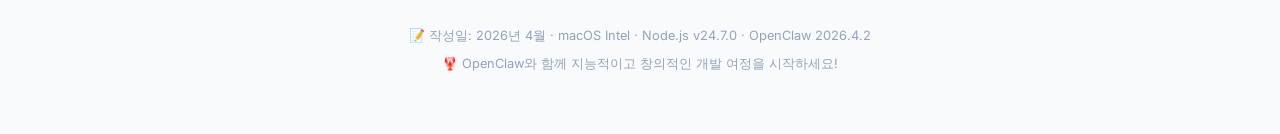
==== commit d54474b0: "chore: remove .nvmrc and update index.html file paths" ====
--- a/index.html
+++ b/index.html
@@ -473,12 +473,14 @@
         </div>
         <div class="code-block">
           <button class="code-copy">Copy</button>
-          <code><span class="comment"># 1. nvm 활성화</span>
-<span class="cmd">source</span> ~/.nvm/nvm.sh
-<span class="comment"># 2. Node.js 전환</span>
-<span class="cmd">nvm</span> use <span class="string">24.7.0</span>
-<span class="comment"># 3. Gateway 시작</span>
-<span class="cmd">openclaw</span> gateway start</code>
+          <code>
+            <span class="comment"># 1. nvm 활성화</span><br>
+            <span class="cmd">source</span> ~/.nvm/nvm.sh<br>
+            <span class="comment"># 2. Node.js 전환</span><br>
+            <span class="cmd">nvm</span> use <span class="string">24.7.0</span><br>
+            <span class="comment"># 3. Gateway 시작</span><br>
+            <span class="cmd">openclaw</span> gateway start
+          </code>
         </div>
       </div>
       <div class="glass-card" style="border: 2px solid rgba(11,121,208,0.2); background: rgba(11,121,208,0.02);">
@@ -488,9 +490,11 @@
         </div>
         <div class="code-block">
           <button class="code-copy">Copy</button>
-          <code><span class="comment"># ~/.zshrc 에 추가</span>
-<span class="cmd">alias</span> claw=<span class="string">'source ~/.nvm/nvm.sh && nvm use 24.7.0 && openclaw gateway start'</span>
-<span class="cmd">alias</span> clawchat=<span class="string">'source ~/.nvm/nvm.sh && nvm use 24.7.0 && openclaw'</span></code>
+          <code>
+            <span class="comment"># ~/.zshrc 에 추가</span><br>
+            <span class="cmd">alias</span> claw=<span class="string">'source ~/.nvm/nvm.sh && nvm use 24.7.0 && openclaw gateway start'</span><br>
+            <span class="cmd">alias</span> clawchat=<span class="string">'source ~/.nvm/nvm.sh && nvm use 24.7.0 && openclaw'</span>
+          </code>
         </div>
         <div class="alert info" style="margin-top:16px; padding:12px; font-size:0.82rem;">
           단축어 한 번으로 환경 설정과 실행을 동시에 처리합니다.
